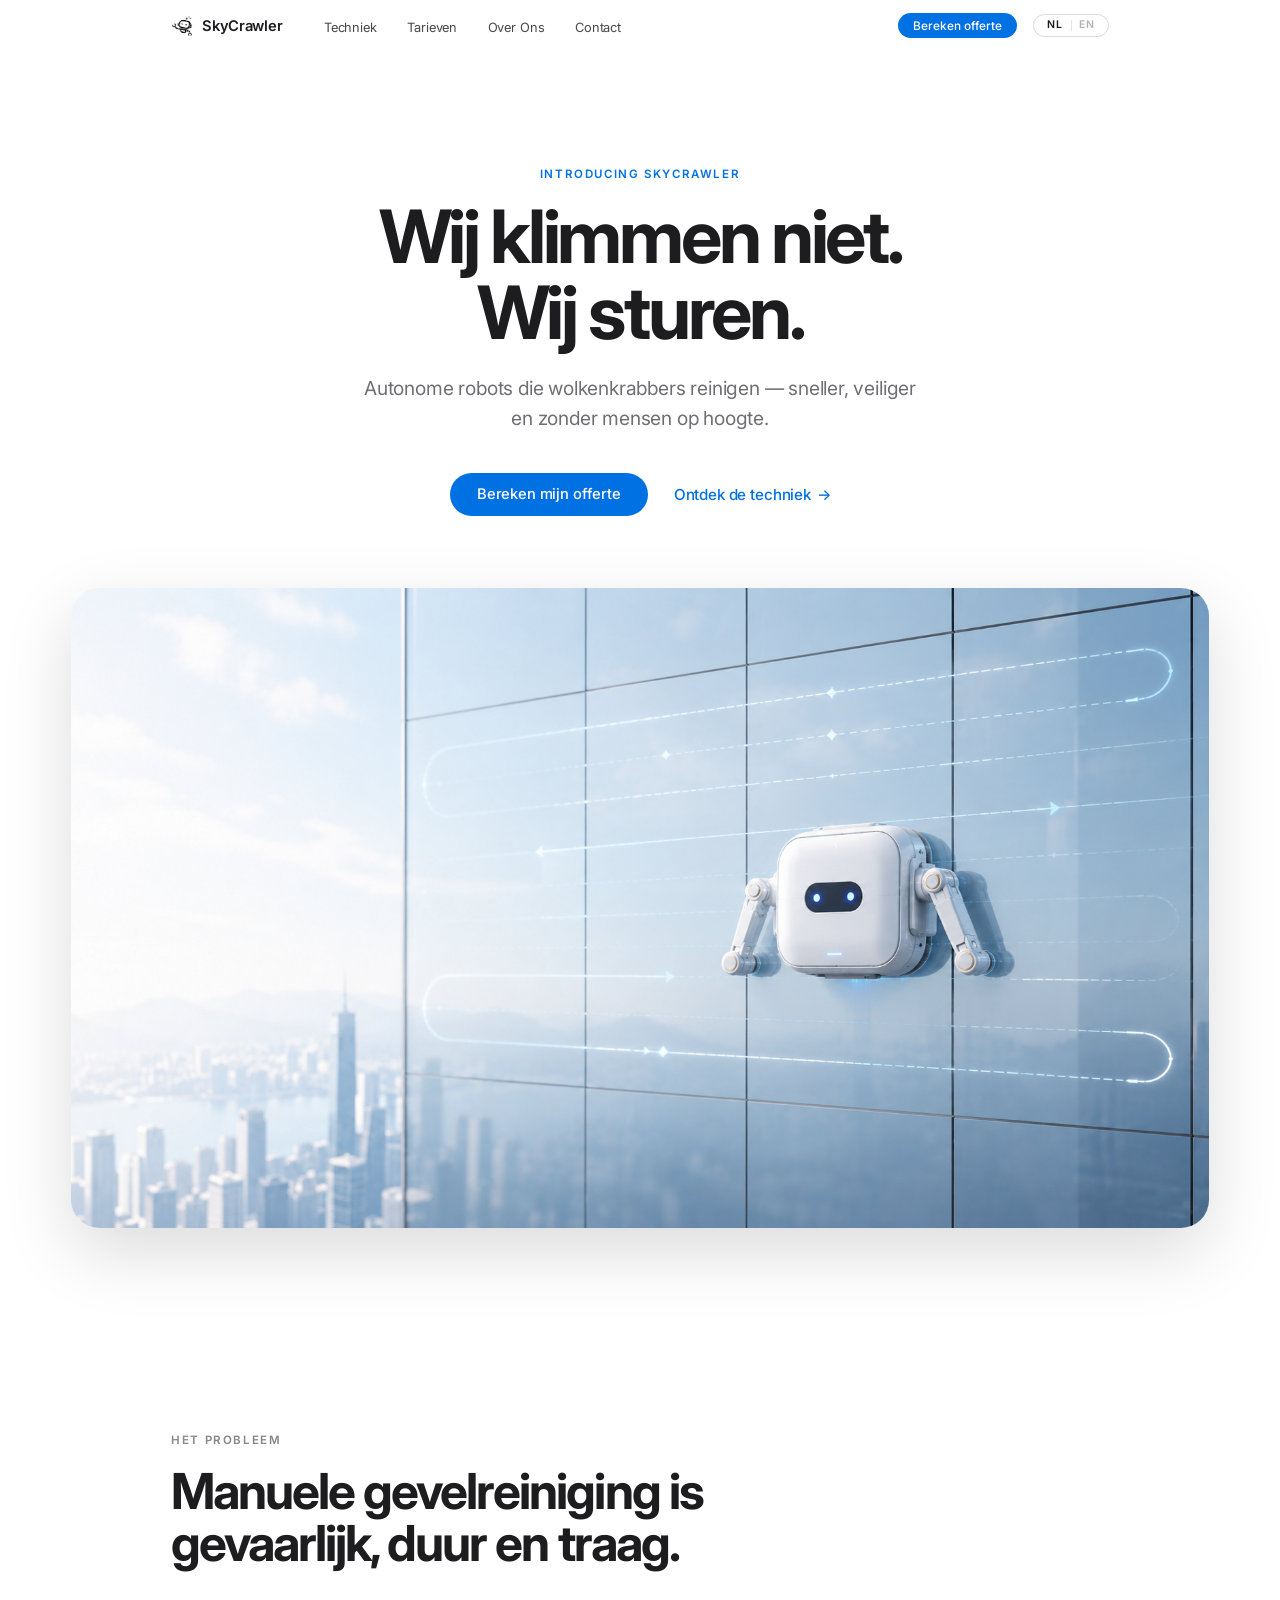
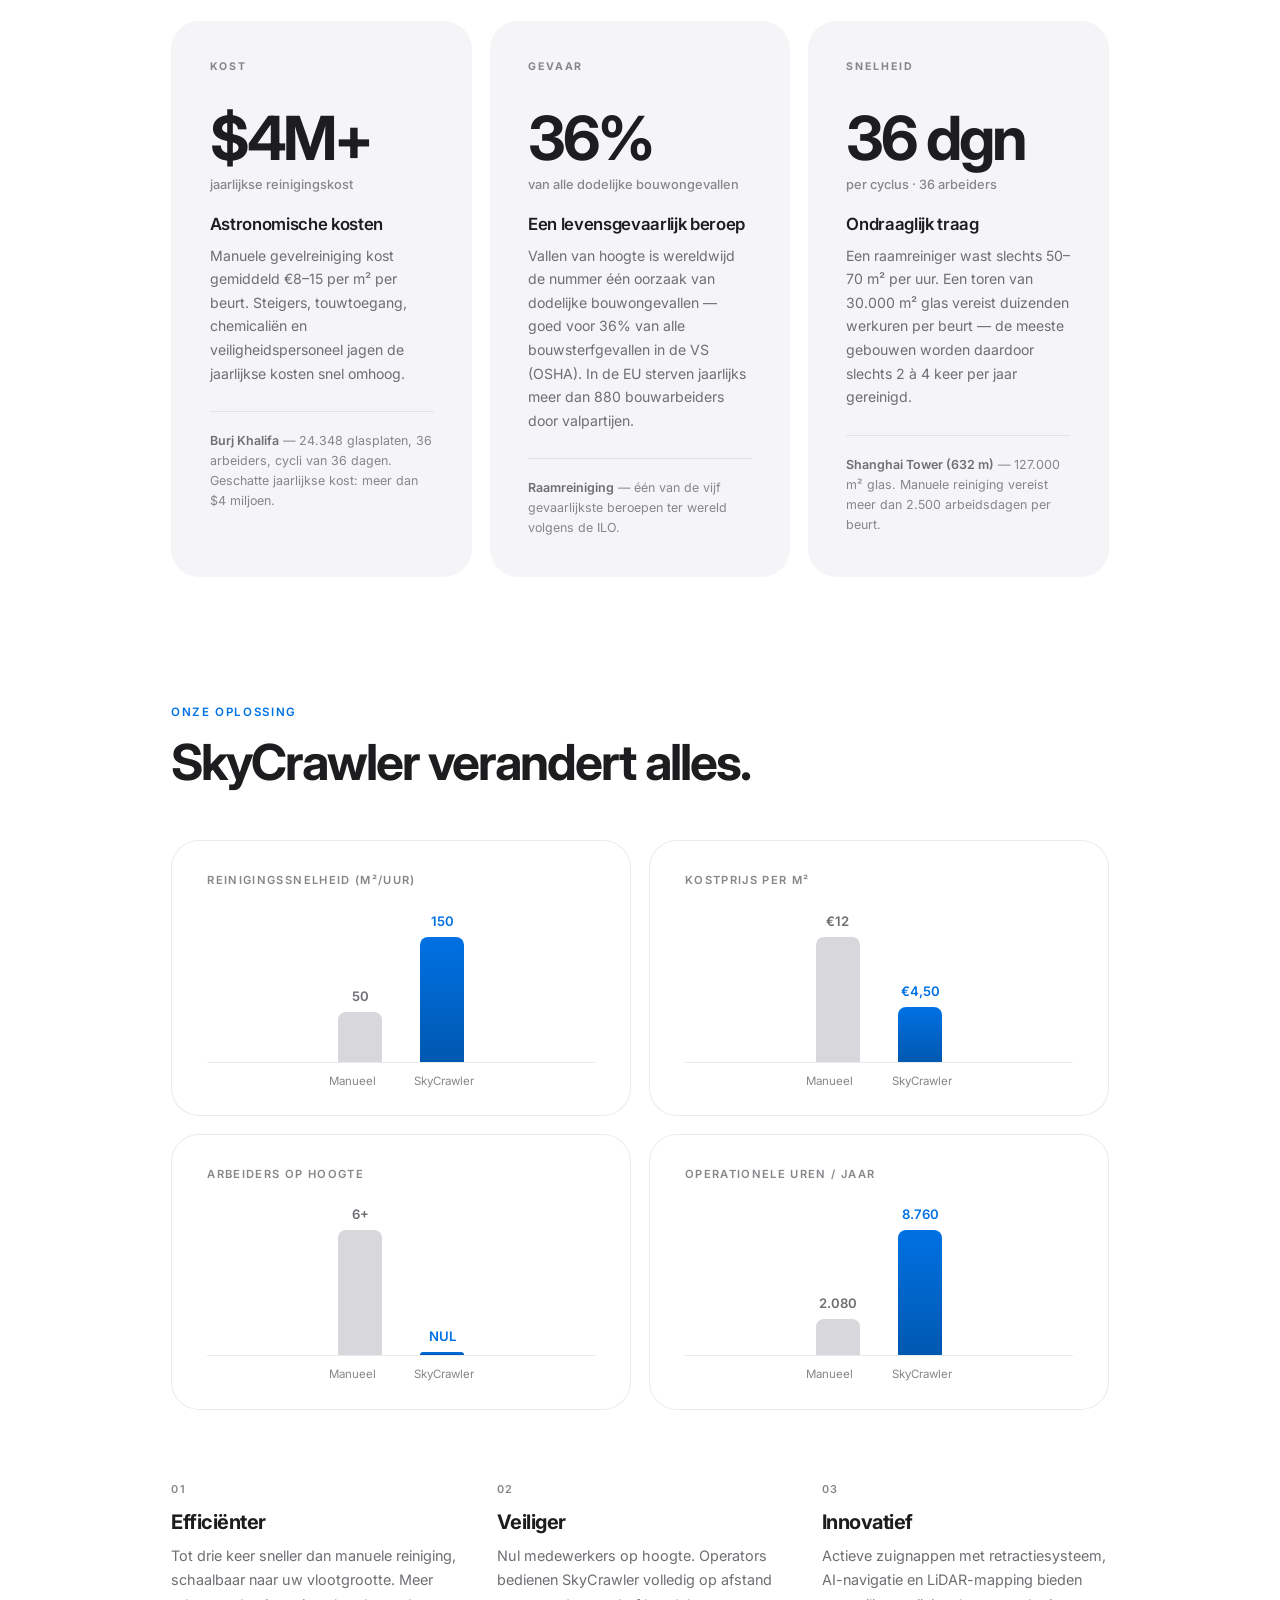
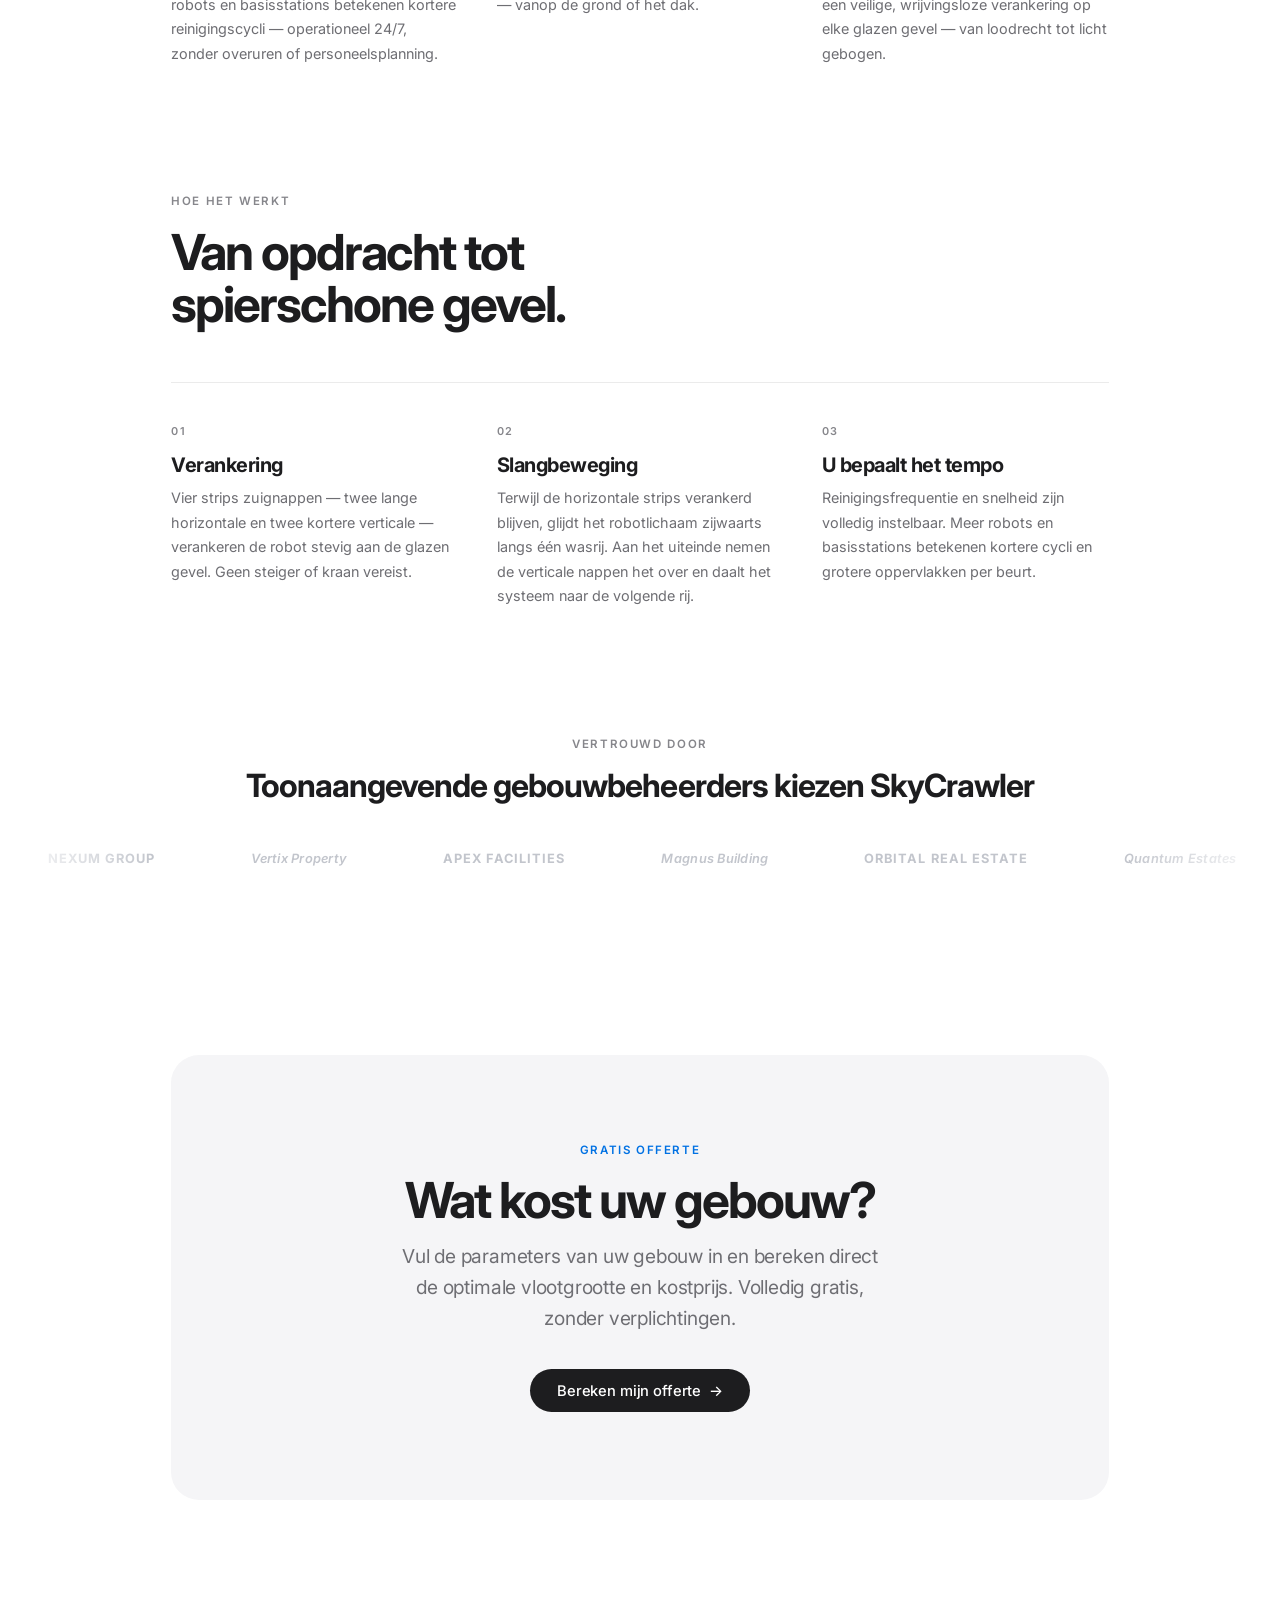
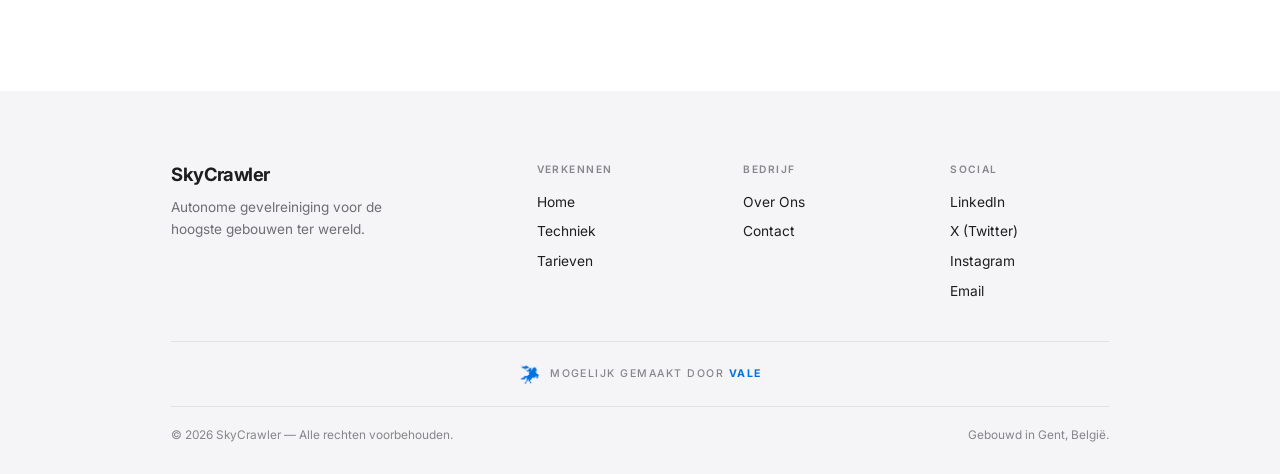
==== index.html @ ca266d57 "SkyCrawler V2 — clean Apple-style redesign (all pages, NL/EN)" ====
<!DOCTYPE html>
<html lang="nl">
<head>
  <meta charset="UTF-8" />
  <meta name="viewport" content="width=device-width, initial-scale=1.0" />
  <title>SkyCrawler — Autonome gevelreiniging</title>
  <meta name="description" content="Autonome robots die wolkenkrabbers reinigen — sneller, veiliger en zonder mensen op hoogte." />
  <link rel="icon" type="image/png" href="black_robot_logo_transparent.png">
  <link rel="preconnect" href="https://fonts.googleapis.com">
  <link rel="preconnect" href="https://fonts.gstatic.com" crossorigin>
  <link href="https://fonts.googleapis.com/css2?family=Inter:wght@400;500;600;700&display=swap" rel="stylesheet">
  <link rel="stylesheet" href="style.css">
</head>
<body>

  <header class="nav">
    <div class="nav-inner">
      <a class="nav-brand" href="index.html">
        <img src="black_robot_logo_transparent.png" alt="SkyCrawler logo">
        <span>SkyCrawler</span>
      </a>
      <ul class="nav-links">
        <li><a href="techniek.html"><span class="t" data-nl="Techniek" data-en="Technology">Techniek</span></a></li>
        <li><a href="tarieven.html"><span class="t" data-nl="Tarieven" data-en="Pricing">Tarieven</span></a></li>
        <li><a href="businessplan.html"><span class="t" data-nl="Over Ons" data-en="About Us">Over Ons</span></a></li>
        <li><a href="contact.html">Contact</a></li>
      </ul>
      <div class="nav-right">
        <a class="nav-cta" href="tarieven.html#calculator"><span class="t" data-nl="Bereken offerte" data-en="Get a quote">Bereken offerte</span></a>
        <div class="lang-toggle">
          <button class="lang-btn active" data-lang="nl">NL</button>
          <span class="lang-sep">|</span>
          <button class="lang-btn" data-lang="en">EN</button>
        </div>
        <button class="hamburger" aria-label="Menu"><span></span><span></span><span></span></button>
      </div>
    </div>
  </header>
  <div class="mobile-menu">
    <a href="index.html">Home</a>
    <a href="techniek.html"><span class="t" data-nl="Techniek" data-en="Technology">Techniek</span></a>
    <a href="tarieven.html"><span class="t" data-nl="Tarieven" data-en="Pricing">Tarieven</span></a>
    <a href="businessplan.html"><span class="t" data-nl="Over Ons" data-en="About Us">Over Ons</span></a>
    <a href="contact.html">Contact</a>
  </div>

  <!-- ══ HERO ══ -->
  <section class="hero">
    <div class="wrap">
      <p class="eyebrow reveal">Introducing SkyCrawler</p>
      <h1 class="display reveal">
        <span class="t" data-nl="Wij klimmen niet." data-en="We don’t climb.">Wij klimmen niet.</span><br>
        <span class="t" data-nl="Wij sturen." data-en="We steer.">Wij sturen.</span>
      </h1>
      <p class="lede reveal">
        <span class="t"
          data-nl="Autonome robots die wolkenkrabbers reinigen — sneller, veiliger en zonder mensen op hoogte."
          data-en="Autonomous robots cleaning skyscrapers — faster, safer, and without humans at height.">
          Autonome robots die wolkenkrabbers reinigen — sneller, veiliger en zonder mensen op hoogte.
        </span>
      </p>
      <div class="hero-actions reveal">
        <a class="btn btn-primary" href="tarieven.html#calculator"><span class="t" data-nl="Bereken mijn offerte" data-en="Calculate my quote">Bereken mijn offerte</span></a>
        <a class="btn-link" href="techniek.html"><span class="t" data-nl="Ontdek de techniek" data-en="Explore the technology">Ontdek de techniek</span> <span class="arr">→</span></a>
      </div>
    </div>
    <div class="wrap-wide hero-media reveal">
      <img src="ChatGPT%20Image%20Jun%2027%2C%202026%2C%2011_46_20%20PM.png" alt="SkyCrawler robots aan het werk op een wolkenkrabber" />
    </div>
  </section>

  <!-- ══ PROBLEM ══ -->
  <section class="section">
    <div class="wrap">
      <p class="eyebrow muted reveal"><span class="t" data-nl="Het probleem" data-en="The problem">Het probleem</span></p>
      <h2 class="title-lg reveal" style="max-width:640px; margin-bottom:3.2rem;">
        <span class="t"
          data-nl="Manuele gevelreiniging is gevaarlijk, duur en traag."
          data-en="Manual façade cleaning is dangerous, expensive and slow.">
          Manuele gevelreiniging is gevaarlijk, duur en traag.
        </span>
      </h2>
      <div class="grid-3">
        <div class="card stat-card reveal">
          <p class="stat-cat"><span class="t" data-nl="Kost" data-en="Cost">Kost</span></p>
          <p class="stat-big">$4M+</p>
          <p class="stat-unit"><span class="t" data-nl="jaarlijkse reinigingskost" data-en="annual cleaning cost">jaarlijkse reinigingskost</span></p>
          <h3 class="stat-title"><span class="t" data-nl="Astronomische kosten" data-en="Astronomical costs">Astronomische kosten</span></h3>
          <p class="stat-body">
            <span class="t"
              data-nl="Manuele gevelreiniging kost gemiddeld €8–15 per m² per beurt. Steigers, touwtoegang, chemicaliën en veiligheidspersoneel jagen de jaarlijkse kosten snel omhoog."
              data-en="Manual façade cleaning costs €8–15 per m² per cycle on average. Scaffolding, rope access, chemicals and safety crews quickly drive up annual costs.">
              Manuele gevelreiniging kost gemiddeld €8–15 per m² per beurt. Steigers, touwtoegang, chemicaliën en veiligheidspersoneel jagen de jaarlijkse kosten snel omhoog.
            </span>
          </p>
          <p class="stat-note"><strong>Burj Khalifa</strong> — <span class="t"
            data-nl="24.348 glasplaten, 36 arbeiders, cycli van 36 dagen. Geschatte jaarlijkse kost: meer dan $4 miljoen."
            data-en="24,348 glass panels, 36 workers, 36-day cycles. Estimated annual cost: over $4 million.">24.348 glasplaten, 36 arbeiders, cycli van 36 dagen. Geschatte jaarlijkse kost: meer dan $4 miljoen.</span></p>
        </div>
        <div class="card stat-card reveal" style="transition-delay:.08s">
          <p class="stat-cat"><span class="t" data-nl="Gevaar" data-en="Danger">Gevaar</span></p>
          <p class="stat-big">36%</p>
          <p class="stat-unit"><span class="t" data-nl="van alle dodelijke bouwongevallen" data-en="of all fatal construction accidents">van alle dodelijke bouwongevallen</span></p>
          <h3 class="stat-title"><span class="t" data-nl="Een levensgevaarlijk beroep" data-en="A life-threatening profession">Een levensgevaarlijk beroep</span></h3>
          <p class="stat-body">
            <span class="t"
              data-nl="Vallen van hoogte is wereldwijd de nummer één oorzaak van dodelijke bouwongevallen — goed voor 36% van alle bouwsterfgevallen in de VS (OSHA). In de EU sterven jaarlijks meer dan 880 bouwarbeiders door valpartijen."
              data-en="Falls from height are the world’s leading cause of fatal construction accidents — 36% of all US construction deaths (OSHA). In the EU, over 880 construction workers die from falls every year.">
              Vallen van hoogte is wereldwijd de nummer één oorzaak van dodelijke bouwongevallen — goed voor 36% van alle bouwsterfgevallen in de VS (OSHA). In de EU sterven jaarlijks meer dan 880 bouwarbeiders door valpartijen.
            </span>
          </p>
          <p class="stat-note"><strong><span class="t" data-nl="Raamreiniging" data-en="Window cleaning">Raamreiniging</span></strong> — <span class="t"
            data-nl="één van de vijf gevaarlijkste beroepen ter wereld volgens de ILO."
            data-en="one of the five most dangerous professions in the world according to the ILO.">één van de vijf gevaarlijkste beroepen ter wereld volgens de ILO.</span></p>
        </div>
        <div class="card stat-card reveal" style="transition-delay:.16s">
          <p class="stat-cat"><span class="t" data-nl="Snelheid" data-en="Speed">Snelheid</span></p>
          <p class="stat-big"><span class="t" data-nl="36 dgn" data-en="36 days">36 dgn</span></p>
          <p class="stat-unit"><span class="t" data-nl="per cyclus · 36 arbeiders" data-en="per cycle · 36 workers">per cyclus · 36 arbeiders</span></p>
          <h3 class="stat-title"><span class="t" data-nl="Ondraaglijk traag" data-en="Unbearably slow">Ondraaglijk traag</span></h3>
          <p class="stat-body">
            <span class="t"
              data-nl="Een raamreiniger wast slechts 50–70 m² per uur. Een toren van 30.000 m² glas vereist duizenden werkuren per beurt — de meeste gebouwen worden daardoor slechts 2 à 4 keer per jaar gereinigd."
              data-en="A window cleaner washes only 50–70 m² per hour. A 30,000 m² glass tower requires thousands of worker-hours per cycle — most buildings are cleaned only 2–4 times a year.">
              Een raamreiniger wast slechts 50–70 m² per uur. Een toren van 30.000 m² glas vereist duizenden werkuren per beurt — de meeste gebouwen worden daardoor slechts 2 à 4 keer per jaar gereinigd.
            </span>
          </p>
          <p class="stat-note"><strong>Shanghai Tower (632 m)</strong> — <span class="t"
            data-nl="127.000 m² glas. Manuele reiniging vereist meer dan 2.500 arbeidsdagen per beurt."
            data-en="127,000 m² of glass. Manual cleaning requires over 2,500 worker-days per cycle.">127.000 m² glas. Manuele reiniging vereist meer dan 2.500 arbeidsdagen per beurt.</span></p>
        </div>
      </div>
    </div>
  </section>

  <!-- ══ SOLUTION ══ -->
  <section class="section" style="padding-top:0;">
    <div class="wrap">
      <p class="eyebrow reveal"><span class="t" data-nl="Onze oplossing" data-en="Our solution">Onze oplossing</span></p>
      <h2 class="title-lg reveal" style="max-width:640px; margin-bottom:3.2rem;">
        <span class="t" data-nl="SkyCrawler verandert alles." data-en="SkyCrawler changes everything.">SkyCrawler verandert alles.</span>
      </h2>

      <div class="chart-grid" style="margin-bottom:clamp(3rem,6vw,4.5rem);">
        <div class="chart-card reveal" data-chart>
          <p class="chart-hd"><span class="t" data-nl="Reinigingssnelheid (m²/uur)" data-en="Cleaning speed (m²/hour)">Reinigingssnelheid (m²/uur)</span></p>
          <div class="bars">
            <div class="bar-col"><span class="bar-val">50</span><div class="bar grey" style="--h:33%"></div></div>
            <div class="bar-col"><span class="bar-val hi">150</span><div class="bar blue" style="--h:100%"></div></div>
          </div>
          <div class="bar-x"><span><span class="t" data-nl="Manueel" data-en="Manual">Manueel</span></span><span>SkyCrawler</span></div>
        </div>
        <div class="chart-card reveal" data-chart>
          <p class="chart-hd"><span class="t" data-nl="Kostprijs per m²" data-en="Cost per m²">Kostprijs per m²</span></p>
          <div class="bars">
            <div class="bar-col"><span class="bar-val">€12</span><div class="bar grey" style="--h:100%"></div></div>
            <div class="bar-col"><span class="bar-val hi">€4,50</span><div class="bar blue" style="--h:37%"></div></div>
          </div>
          <div class="bar-x"><span><span class="t" data-nl="Manueel" data-en="Manual">Manueel</span></span><span>SkyCrawler</span></div>
        </div>
        <div class="chart-card reveal" data-chart>
          <p class="chart-hd"><span class="t" data-nl="Arbeiders op hoogte" data-en="Workers at height">Arbeiders op hoogte</span></p>
          <div class="bars">
            <div class="bar-col"><span class="bar-val">6+</span><div class="bar grey" style="--h:100%"></div></div>
            <div class="bar-col"><span class="bar-val hi"><span class="t" data-nl="NUL" data-en="ZERO">NUL</span></span><div class="bar blue" style="--h:2%"></div></div>
          </div>
          <div class="bar-x"><span><span class="t" data-nl="Manueel" data-en="Manual">Manueel</span></span><span>SkyCrawler</span></div>
        </div>
        <div class="chart-card reveal" data-chart>
          <p class="chart-hd"><span class="t" data-nl="Operationele uren / jaar" data-en="Operating hours / year">Operationele uren / jaar</span></p>
          <div class="bars">
            <div class="bar-col"><span class="bar-val">2.080</span><div class="bar grey" style="--h:24%"></div></div>
            <div class="bar-col"><span class="bar-val hi">8.760</span><div class="bar blue" style="--h:100%"></div></div>
          </div>
          <div class="bar-x"><span><span class="t" data-nl="Manueel" data-en="Manual">Manueel</span></span><span>SkyCrawler</span></div>
        </div>
      </div>

      <div class="feat-grid">
        <div class="reveal">
          <p class="feat-idx">01</p>
          <h3 class="feat-title"><span class="t" data-nl="Efficiënter" data-en="More efficient">Efficiënter</span></h3>
          <p class="feat-body"><span class="t"
            data-nl="Tot drie keer sneller dan manuele reiniging, schaalbaar naar uw vlootgrootte. Meer robots en basisstations betekenen kortere reinigingscycli — operationeel 24/7, zonder overuren of personeelsplanning."
            data-en="Up to three times faster than manual cleaning, scalable to your fleet size. More robots and base stations mean shorter cleaning cycles — operational 24/7 with no overtime or scheduling.">Tot drie keer sneller dan manuele reiniging, schaalbaar naar uw vlootgrootte. Meer robots en basisstations betekenen kortere reinigingscycli — operationeel 24/7, zonder overuren of personeelsplanning.</span></p>
        </div>
        <div class="reveal" style="transition-delay:.08s">
          <p class="feat-idx">02</p>
          <h3 class="feat-title"><span class="t" data-nl="Veiliger" data-en="Safer">Veiliger</span></h3>
          <p class="feat-body"><span class="t"
            data-nl="Nul medewerkers op hoogte. Operators bedienen SkyCrawler volledig op afstand — vanop de grond of het dak."
            data-en="Zero workers at height. Operators control SkyCrawler entirely remotely — from the ground or rooftop.">Nul medewerkers op hoogte. Operators bedienen SkyCrawler volledig op afstand — vanop de grond of het dak.</span></p>
        </div>
        <div class="reveal" style="transition-delay:.16s">
          <p class="feat-idx">03</p>
          <h3 class="feat-title"><span class="t" data-nl="Innovatief" data-en="Innovative">Innovatief</span></h3>
          <p class="feat-body"><span class="t"
            data-nl="Actieve zuignappen met retractiesysteem, AI-navigatie en LiDAR-mapping bieden een veilige, wrijvingsloze verankering op elke glazen gevel — van loodrecht tot licht gebogen."
            data-en="Active suction pads with a retraction system, AI navigation and LiDAR mapping deliver safe, friction-free anchoring on any glass façade — from vertical to slightly curved.">Actieve zuignappen met retractiesysteem, AI-navigatie en LiDAR-mapping bieden een veilige, wrijvingsloze verankering op elke glazen gevel — van loodrecht tot licht gebogen.</span></p>
        </div>
      </div>
    </div>
  </section>

  <!-- ══ HOW IT WORKS ══ -->
  <section class="section" style="padding-top:0;">
    <div class="wrap">
      <p class="eyebrow muted reveal"><span class="t" data-nl="Hoe het werkt" data-en="How it works">Hoe het werkt</span></p>
      <h2 class="title-lg reveal" style="max-width:560px; margin-bottom:3.2rem;">
        <span class="t" data-nl="Van opdracht tot spierschone gevel." data-en="From briefing to spotless façade.">Van opdracht tot spierschone gevel.</span>
      </h2>
      <div class="feat-grid" style="border-top:1px solid var(--hairline); padding-top:2.6rem;">
        <div class="reveal">
          <p class="feat-idx">01</p>
          <h3 class="feat-title"><span class="t" data-nl="Verankering" data-en="Anchoring">Verankering</span></h3>
          <p class="feat-body"><span class="t"
            data-nl="Vier strips zuignappen — twee lange horizontale en twee kortere verticale — verankeren de robot stevig aan de glazen gevel. Geen steiger of kraan vereist."
            data-en="Four suction-pad strips — two long horizontal ones and two shorter vertical ones — anchor the robot firmly to the glass façade. No scaffold or crane required.">Vier strips zuignappen — twee lange horizontale en twee kortere verticale — verankeren de robot stevig aan de glazen gevel. Geen steiger of kraan vereist.</span></p>
        </div>
        <div class="reveal" style="transition-delay:.08s">
          <p class="feat-idx">02</p>
          <h3 class="feat-title"><span class="t" data-nl="Slangbeweging" data-en="Snake movement">Slangbeweging</span></h3>
          <p class="feat-body"><span class="t"
            data-nl="Terwijl de horizontale strips verankerd blijven, glijdt het robotlichaam zijwaarts langs één wasrij. Aan het uiteinde nemen de verticale nappen het over en daalt het systeem naar de volgende rij."
            data-en="While the horizontal strips hold firm, the robot body slides sideways along one cleaning row. At the end, the vertical pads take over and the system drops to the next row.">Terwijl de horizontale strips verankerd blijven, glijdt het robotlichaam zijwaarts langs één wasrij. Aan het uiteinde nemen de verticale nappen het over en daalt het systeem naar de volgende rij.</span></p>
        </div>
        <div class="reveal" style="transition-delay:.16s">
          <p class="feat-idx">03</p>
          <h3 class="feat-title"><span class="t" data-nl="U bepaalt het tempo" data-en="You set the pace">U bepaalt het tempo</span></h3>
          <p class="feat-body"><span class="t"
            data-nl="Reinigingsfrequentie en snelheid zijn volledig instelbaar. Meer robots en basisstations betekenen kortere cycli en grotere oppervlakken per beurt."
            data-en="Cleaning frequency and speed are fully configurable. More robots and base stations mean shorter cycles and larger surfaces per run.">Reinigingsfrequentie en snelheid zijn volledig instelbaar. Meer robots en basisstations betekenen kortere cycli en grotere oppervlakken per beurt.</span></p>
        </div>
      </div>
    </div>
  </section>

  <!-- ══ TRUST ══ -->
  <section class="section-tight" style="padding-top:0;">
    <div class="wrap" style="text-align:center; margin-bottom:2.2rem;">
      <p class="eyebrow muted reveal"><span class="t" data-nl="Vertrouwd door" data-en="Trusted by">Vertrouwd door</span></p>
      <h2 class="title-md reveal"><span class="t" data-nl="Toonaangevende gebouwbeheerders kiezen SkyCrawler" data-en="Leading property managers choose SkyCrawler">Toonaangevende gebouwbeheerders kiezen SkyCrawler</span></h2>
    </div>
    <div class="carousel-outer">
      <div class="carousel-track">
        <span class="logo-item">NEXUM GROUP</span>
        <span class="logo-item serif">Vertix Property</span>
        <span class="logo-item">APEX FACILITIES</span>
        <span class="logo-item serif">Magnus Building</span>
        <span class="logo-item">ORBITAL REAL ESTATE</span>
        <span class="logo-item serif">Quantum Estates</span>
        <span class="logo-item">PINNACLE FM</span>
        <span class="logo-item serif">Tower Prime</span>
        <span class="logo-item">ZENITH ASSETS</span>
        <span class="logo-item serif">Meridian Services</span>
        <span class="logo-item">NEXUM GROUP</span>
        <span class="logo-item serif">Vertix Property</span>
        <span class="logo-item">APEX FACILITIES</span>
        <span class="logo-item serif">Magnus Building</span>
        <span class="logo-item">ORBITAL REAL ESTATE</span>
        <span class="logo-item serif">Quantum Estates</span>
        <span class="logo-item">PINNACLE FM</span>
        <span class="logo-item serif">Tower Prime</span>
        <span class="logo-item">ZENITH ASSETS</span>
        <span class="logo-item serif">Meridian Services</span>
      </div>
    </div>
  </section>

  <!-- ══ QUOTE CTA ══ -->
  <section class="section-tight">
    <div class="wrap">
      <div class="cta-band reveal">
        <p class="eyebrow"><span class="t" data-nl="Gratis offerte" data-en="Free quote">Gratis offerte</span></p>
        <h2 class="title-lg"><span class="t" data-nl="Wat kost uw gebouw?" data-en="What does your building cost?">Wat kost uw gebouw?</span></h2>
        <p class="lede">
          <span class="t"
            data-nl="Vul de parameters van uw gebouw in en bereken direct de optimale vlootgrootte en kostprijs. Volledig gratis, zonder verplichtingen."
            data-en="Enter your building parameters and instantly calculate the optimal fleet size and total cost. Completely free, no obligations.">
            Vul de parameters van uw gebouw in en bereken direct de optimale vlootgrootte en kostprijs. Volledig gratis, zonder verplichtingen.
          </span>
        </p>
        <a href="tarieven.html#calculator" class="btn btn-dark"><span class="t" data-nl="Bereken mijn offerte" data-en="Calculate my quote">Bereken mijn offerte</span> <span class="arr">→</span></a>
      </div>
    </div>
  </section>

  <footer></footer>
  <script src="main.js"></script>
</body>
</html>
---- style.css ----
/* ═══════════════════════════════════════════
   SkyCrawler V2 — Design System
   Light, minimal, Apple-inspired
   ═══════════════════════════════════════════ */

*, *::before, *::after { box-sizing: border-box; margin: 0; padding: 0; }

:root {
  --ink: #1d1d1f;
  --mid: #6e6e73;
  --faint: #86868b;
  --bg: #ffffff;
  --panel: #f5f5f7;
  --hairline: rgba(0, 0, 0, 0.08);
  --accent: #0071e3;
  --accent-hover: #0077ed;
  --radius: 28px;
  --radius-sm: 18px;
  --nav-h: 52px;
  --ease: cubic-bezier(0.25, 0.46, 0.45, 0.94);
}

html { scroll-behavior: smooth; -webkit-text-size-adjust: 100%; }

body {
  font-family: 'Inter', -apple-system, BlinkMacSystemFont, 'SF Pro Text', sans-serif;
  background: var(--bg);
  color: var(--ink);
  overflow-x: hidden;
  -webkit-font-smoothing: antialiased;
  text-rendering: optimizeLegibility;
}

img { max-width: 100%; display: block; }
a { color: inherit; }

::selection { background: rgba(0, 113, 227, 0.18); }

/* ── LAYOUT ── */
.wrap { max-width: 1040px; margin: 0 auto; padding: 0 max(22px, 4vw); }
.wrap-wide { max-width: 1240px; margin: 0 auto; padding: 0 max(22px, 4vw); }

.section { padding: clamp(5rem, 10vw, 8.5rem) 0; }
.section-tight { padding: clamp(3.5rem, 7vw, 5.5rem) 0; }

/* ── NAV ── */
.nav {
  position: fixed; top: 0; left: 0; right: 0; z-index: 500;
  height: var(--nav-h);
  background: rgba(255, 255, 255, 0.72);
  -webkit-backdrop-filter: saturate(180%) blur(20px);
  backdrop-filter: saturate(180%) blur(20px);
  border-bottom: 1px solid transparent;
  transition: border-color 0.3s ease, background 0.3s ease;
}
.nav.scrolled { border-bottom-color: var(--hairline); background: rgba(255, 255, 255, 0.85); }
.nav-inner {
  max-width: 1040px; margin: 0 auto; height: 100%;
  padding: 0 max(22px, 4vw);
  display: flex; align-items: center; gap: 2.2rem;
}
.nav-brand { display: flex; align-items: center; gap: 0.6rem; text-decoration: none; margin-right: 0.4rem; }
.nav-brand img { height: 22px; width: auto; }
.nav-brand span { font-size: 0.92rem; font-weight: 600; letter-spacing: -0.02em; color: var(--ink); }
.nav-links { list-style: none; display: flex; gap: 1.9rem; align-items: center; }
.nav-links a {
  text-decoration: none; font-size: 0.8rem; font-weight: 400;
  color: rgba(0, 0, 0, 0.72); letter-spacing: -0.01em;
  transition: color 0.2s ease;
}
.nav-links a:hover, .nav-links a.active { color: var(--ink); }
.nav-links a.active { font-weight: 600; }
.nav-right { margin-left: auto; display: flex; align-items: center; gap: 1rem; }
.nav-cta {
  display: none; text-decoration: none;
  font-size: 0.74rem; font-weight: 500; color: #fff;
  background: var(--accent); padding: 0.36rem 0.95rem; border-radius: 980px;
  transition: background 0.2s ease;
}
.nav-cta:hover { background: var(--accent-hover); }
@media (min-width: 900px) { .nav-cta { display: inline-block; } }

.lang-toggle {
  display: flex; align-items: center; gap: 0.4rem;
  border: 1px solid rgba(0, 0, 0, 0.14); border-radius: 980px;
  padding: 0.3rem 0.8rem;
}
.lang-btn {
  background: none; border: none; cursor: pointer; font-family: inherit;
  font-size: 0.66rem; font-weight: 600; letter-spacing: 0.1em; line-height: 1;
  color: rgba(0, 0, 0, 0.3); padding: 0; transition: color 0.25s ease;
}
.lang-btn.active { color: var(--ink); }
.lang-sep { font-size: 0.6rem; color: rgba(0, 0, 0, 0.14); user-select: none; }

.hamburger {
  display: none; background: none; border: none; cursor: pointer;
  width: 34px; height: 34px; position: relative; z-index: 610;
}
.hamburger span {
  display: block; width: 17px; height: 1.5px; background: var(--ink);
  margin: 4px auto; border-radius: 2px; transition: transform 0.3s var(--ease), opacity 0.2s;
}
.hamburger.open span:nth-child(1) { transform: translateY(5.5px) rotate(45deg); }
.hamburger.open span:nth-child(2) { opacity: 0; }
.hamburger.open span:nth-child(3) { transform: translateY(-5.5px) rotate(-45deg); }

.mobile-menu {
  position: fixed; inset: 0; z-index: 600;
  background: rgba(255, 255, 255, 0.94);
  -webkit-backdrop-filter: blur(24px); backdrop-filter: blur(24px);
  display: flex; flex-direction: column; justify-content: center;
  padding: 0 2.2rem; gap: 0.4rem;
  opacity: 0; pointer-events: none; transition: opacity 0.3s ease;
}
.mobile-menu.open { opacity: 1; pointer-events: auto; }
.mobile-menu a {
  text-decoration: none; color: var(--ink);
  font-size: 1.7rem; font-weight: 600; letter-spacing: -0.03em;
  padding: 0.7rem 0; border-bottom: 1px solid var(--hairline);
  opacity: 0; transform: translateY(12px);
  transition: opacity 0.4s ease, transform 0.4s var(--ease);
}
.mobile-menu.open a { opacity: 1; transform: translateY(0); }
.mobile-menu.open a:nth-child(1) { transition-delay: 0.05s; }
.mobile-menu.open a:nth-child(2) { transition-delay: 0.1s; }
.mobile-menu.open a:nth-child(3) { transition-delay: 0.15s; }
.mobile-menu.open a:nth-child(4) { transition-delay: 0.2s; }
.mobile-menu.open a:nth-child(5) { transition-delay: 0.25s; }

@media (max-width: 820px) {
  .nav-links { display: none; }
  .hamburger { display: block; }
}

/* ── TYPE ── */
.eyebrow {
  font-size: 0.72rem; font-weight: 600; letter-spacing: 0.14em;
  text-transform: uppercase; color: var(--accent); margin-bottom: 1.1rem;
}
.eyebrow.muted { color: var(--faint); }
.display {
  font-size: clamp(2.6rem, 6.4vw, 4.6rem); font-weight: 700;
  letter-spacing: -0.045em; line-height: 1.03; color: var(--ink);
}
.title-lg {
  font-size: clamp(2rem, 4.2vw, 3.1rem); font-weight: 700;
  letter-spacing: -0.04em; line-height: 1.06; color: var(--ink);
}
.title-md {
  font-size: clamp(1.45rem, 2.6vw, 2rem); font-weight: 700;
  letter-spacing: -0.03em; line-height: 1.15; color: var(--ink);
}
.lede {
  font-size: clamp(1rem, 1.7vw, 1.2rem); font-weight: 400;
  color: var(--mid); line-height: 1.6; letter-spacing: -0.01em;
}
.body-txt { font-size: 0.95rem; font-weight: 400; color: var(--mid); line-height: 1.72; }

/* ── BUTTONS ── */
.btn {
  display: inline-flex; align-items: center; gap: 0.5rem;
  padding: 0.8rem 1.7rem; border-radius: 980px;
  font-size: 0.92rem; font-weight: 500; letter-spacing: -0.01em;
  text-decoration: none; cursor: pointer; border: none; font-family: inherit;
  transition: background 0.2s ease, transform 0.2s var(--ease), box-shadow 0.2s ease;
}
.btn-primary { background: var(--accent); color: #fff; }
.btn-primary:hover { background: var(--accent-hover); transform: translateY(-1px); box-shadow: 0 10px 26px rgba(0, 113, 227, 0.28); }
.btn-dark { background: var(--ink); color: #fff; }
.btn-dark:hover { background: #000; transform: translateY(-1px); box-shadow: 0 10px 26px rgba(0, 0, 0, 0.16); }
.btn-link {
  display: inline-flex; align-items: center; gap: 0.35rem;
  font-size: 0.95rem; font-weight: 500; color: var(--accent);
  text-decoration: none; letter-spacing: -0.01em;
}
.btn-link .arr { transition: transform 0.2s var(--ease); display: inline-block; }
.btn-link:hover .arr { transform: translateX(3px); }
.btn-link:hover { text-decoration: underline; }

/* ── REVEAL ── */
.reveal { opacity: 0; transform: translateY(26px); transition: opacity 0.7s ease, transform 0.7s var(--ease); }
.reveal.vis { opacity: 1; transform: translateY(0); }
@media (prefers-reduced-motion: reduce) {
  .reveal { opacity: 1; transform: none; transition: none; }
}

/* ── CARDS ── */
.card {
  background: var(--panel); border-radius: var(--radius);
  padding: clamp(1.8rem, 3vw, 2.6rem);
}
.card-white {
  background: #fff; border: 1px solid var(--hairline); border-radius: var(--radius);
  padding: clamp(1.8rem, 3vw, 2.6rem);
}

/* ── HERO (shared) ── */
.hero { padding: calc(var(--nav-h) + clamp(4rem, 9vw, 7.5rem)) 0 clamp(3rem, 6vw, 5rem); text-align: center; }
.hero .display { max-width: 820px; margin: 0 auto 1.4rem; }
.hero .lede { max-width: 560px; margin: 0 auto 2.4rem; }
.hero-actions { display: flex; gap: 1.6rem; align-items: center; justify-content: center; flex-wrap: wrap; }

.hero-media { margin-top: clamp(2.5rem, 6vw, 4.5rem); }
.hero-media img {
  width: 100%; border-radius: var(--radius);
  box-shadow: 0 24px 70px rgba(0, 0, 0, 0.14);
}

/* ── STAT / PROBLEM CARDS ── */
.grid-3 { display: grid; grid-template-columns: repeat(3, 1fr); gap: 1.1rem; }
.grid-2 { display: grid; grid-template-columns: 1fr 1fr; gap: 1.1rem; }

.stat-card { display: flex; flex-direction: column; }
.stat-cat {
  font-size: 0.66rem; font-weight: 700; letter-spacing: 0.18em;
  text-transform: uppercase; color: var(--faint); margin-bottom: 2.2rem;
}
.stat-big {
  font-size: clamp(2.6rem, 5vw, 3.8rem); font-weight: 700;
  letter-spacing: -0.05em; color: var(--ink); line-height: 1; margin-bottom: 0.5rem;
}
.stat-unit { font-size: 0.8rem; font-weight: 500; color: var(--faint); margin-bottom: 1.4rem; }
.stat-title { font-size: 1.05rem; font-weight: 600; letter-spacing: -0.02em; color: var(--ink); margin-bottom: 0.6rem; }
.stat-body { font-size: 0.88rem; color: var(--mid); line-height: 1.68; }
.stat-note {
  margin-top: 1.6rem; padding-top: 1.2rem; border-top: 1px solid var(--hairline);
  font-size: 0.78rem; color: var(--faint); line-height: 1.6;
}
.stat-note strong { color: var(--mid); font-weight: 600; }

/* ── COMPARISON BARS ── */
.chart-grid { display: grid; grid-template-columns: repeat(2, 1fr); gap: 1.1rem; }
.chart-card { background: #fff; border: 1px solid var(--hairline); border-radius: var(--radius); padding: 2rem 2.2rem 1.7rem; }
.chart-hd {
  font-size: 0.7rem; font-weight: 600; letter-spacing: 0.12em;
  text-transform: uppercase; color: var(--faint); margin-bottom: 1.6rem;
}
.bars { display: flex; gap: 2.4rem; height: 150px; align-items: flex-end; justify-content: center; border-bottom: 1px solid var(--hairline); }
.bar-col { display: flex; flex-direction: column; align-items: center; justify-content: flex-end; height: 100%; }
.bar-val { font-size: 0.82rem; font-weight: 600; color: var(--mid); margin-bottom: 0.5rem; white-space: nowrap; }
.bar-val.hi { color: var(--accent); }
.bar {
  width: 44px; border-radius: 8px 8px 0 0; height: 0;
  transition: height 1.2s var(--ease);
}
.bar.grey { background: #d8d8dc; }
.bar.blue { background: linear-gradient(to top, #0058b0, var(--accent)); }
.bar.animated { height: var(--h); }
.bar-x { display: flex; gap: 2.4rem; justify-content: center; padding-top: 0.7rem; }
.bar-x span { width: 44px; min-width: max-content; text-align: center; font-size: 0.72rem; color: var(--faint); }

/* ── FEATURE LIST ── */
.feat-grid { display: grid; grid-template-columns: repeat(3, 1fr); gap: clamp(1.6rem, 3vw, 2.8rem); }
.feat-idx { font-size: 0.68rem; font-weight: 600; letter-spacing: 0.14em; color: var(--faint); margin-bottom: 0.9rem; }
.feat-title { font-size: 1.25rem; font-weight: 700; letter-spacing: -0.025em; color: var(--ink); margin-bottom: 0.6rem; }
.feat-body { font-size: 0.9rem; color: var(--mid); line-height: 1.7; }

/* ── TRUST CAROUSEL ── */
.carousel-outer {
  overflow: hidden;
  -webkit-mask-image: linear-gradient(90deg, transparent 0%, #000 12%, #000 88%, transparent 100%);
  mask-image: linear-gradient(90deg, transparent 0%, #000 12%, #000 88%, transparent 100%);
}
.carousel-track { display: flex; align-items: center; animation: sc-car 36s linear infinite; width: max-content; }
@keyframes sc-car { from { transform: translateX(0); } to { transform: translateX(-50%); } }
.logo-item {
  padding: 0 3rem; white-space: nowrap; font-size: 0.8rem; font-weight: 700;
  letter-spacing: 0.08em; color: #c2c5cc; text-transform: uppercase; line-height: 3;
}
.logo-item.serif { font-style: italic; text-transform: none; letter-spacing: 0.02em; font-weight: 600; }

/* ── CTA BAND ── */
.cta-band { background: var(--panel); border-radius: var(--radius); padding: clamp(3.2rem, 7vw, 5.5rem) clamp(1.6rem, 5vw, 4rem); text-align: center; }
.cta-band .title-lg { margin-bottom: 0.9rem; }
.cta-band .lede { max-width: 480px; margin: 0 auto 2.2rem; }

/* ── SPEC GRID (techniek) ── */
.spec-grid { display: grid; grid-template-columns: repeat(3, 1fr); gap: 1.1rem; }
.spec-cell { background: var(--panel); border-radius: var(--radius-sm); padding: 2.1rem 1.9rem; }
.spec-num {
  font-size: clamp(1.9rem, 3.4vw, 2.6rem); font-weight: 700;
  letter-spacing: -0.045em; color: var(--ink); margin-bottom: 0.35rem;
}
.spec-label { font-size: 0.82rem; color: var(--mid); }

/* ── SPLIT (image + text) ── */
.split { display: grid; grid-template-columns: 1fr 1fr; gap: clamp(2.2rem, 5vw, 4.5rem); align-items: center; }
.split img { width: 100%; border-radius: var(--radius); aspect-ratio: 4 / 3; object-fit: cover; }
.split .eyebrow { margin-bottom: 0.9rem; }
.split .title-lg { margin-bottom: 1.2rem; max-width: 460px; }
.split .body-txt + .body-txt { margin-top: 1rem; }

/* ── DETAIL ROWS (techniek mechanics) ── */
.detail-list { border-top: 1px solid var(--hairline); }
.detail-row {
  display: grid; grid-template-columns: 200px 1fr; gap: 2.5rem;
  padding: 2.2rem 0; border-bottom: 1px solid var(--hairline);
}
.detail-key { font-size: 0.74rem; font-weight: 600; letter-spacing: 0.12em; text-transform: uppercase; color: var(--faint); padding-top: 0.3rem; }
.detail-title { font-size: 1.15rem; font-weight: 600; letter-spacing: -0.02em; color: var(--ink); margin-bottom: 0.55rem; }
.detail-body { font-size: 0.92rem; color: var(--mid); line-height: 1.72; max-width: 620px; }

/* ── CALCULATOR ── */
.calc-grid { display: grid; grid-template-columns: 1fr 1fr; gap: 1.1rem; align-items: stretch; }
.calc-panel { background: var(--panel); border-radius: var(--radius); padding: clamp(2rem, 3.4vw, 2.8rem); }
.panel-title {
  font-size: 0.72rem; font-weight: 600; letter-spacing: 0.13em;
  text-transform: uppercase; color: var(--faint); margin-bottom: 2rem;
}
.field-slider { margin-bottom: 2.1rem; }
.field-slider label {
  display: flex; justify-content: space-between; align-items: baseline;
  font-size: 0.88rem; font-weight: 500; color: var(--ink); margin-bottom: 0.85rem; gap: 1rem;
}
.field-slider label output { font-size: 0.86rem; font-weight: 600; color: var(--accent); white-space: nowrap; }
input[type="range"] {
  width: 100%; -webkit-appearance: none; appearance: none; height: 3px;
  background: rgba(0, 0, 0, 0.12); outline: none; border-radius: 3px; cursor: pointer;
}
input[type="range"]::-webkit-slider-thumb {
  -webkit-appearance: none; width: 20px; height: 20px; border-radius: 50%;
  background: #fff; border: 1px solid rgba(0, 0, 0, 0.08);
  box-shadow: 0 2px 8px rgba(0, 0, 0, 0.22); cursor: pointer;
}
input[type="range"]::-moz-range-thumb {
  width: 20px; height: 20px; border-radius: 50%;
  background: #fff; border: 1px solid rgba(0, 0, 0, 0.08);
  box-shadow: 0 2px 8px rgba(0, 0, 0, 0.22); cursor: pointer;
}
.output-panel { background: var(--ink); color: #fff; border-radius: var(--radius); padding: clamp(2rem, 3.4vw, 2.8rem); display: flex; flex-direction: column; }
.output-panel .panel-title { color: rgba(255, 255, 255, 0.45); }
.output-row {
  display: flex; justify-content: space-between; align-items: baseline;
  padding: 1rem 0; border-bottom: 1px solid rgba(255, 255, 255, 0.12);
}
.output-row .label { font-size: 0.88rem; color: rgba(255, 255, 255, 0.55); }
.output-row .value { font-size: 1rem; font-weight: 600; letter-spacing: -0.02em; }
.output-total { margin-top: auto; padding-top: 1.8rem; }
.output-total .label {
  font-size: 0.68rem; font-weight: 600; letter-spacing: 0.12em;
  text-transform: uppercase; color: rgba(255, 255, 255, 0.45); margin-bottom: 0.4rem;
}
.output-total .capex { font-size: clamp(1.9rem, 3.6vw, 2.7rem); font-weight: 700; letter-spacing: -0.04em; }
.output-total .opex { font-size: 1rem; color: rgba(255, 255, 255, 0.55); margin-top: 0.25rem; }
.output-panel .btn { margin-top: 1.8rem; justify-content: center; background: #fff; color: var(--ink); }
.output-panel .btn:hover { background: var(--panel); transform: translateY(-1px); }

/* ── FAQ ── */
.faq-list { border-top: 1px solid var(--hairline); }
.faq-item { border-bottom: 1px solid var(--hairline); }
.faq-question {
  width: 100%; background: none; border: none; text-align: left;
  display: flex; align-items: center; justify-content: space-between; gap: 2rem;
  padding: 1.5rem 0; cursor: pointer; font-family: inherit;
}
.faq-q-text { font-size: 1rem; font-weight: 500; letter-spacing: -0.015em; color: var(--ink); line-height: 1.45; }
.faq-icon {
  width: 26px; height: 26px; flex-shrink: 0; border-radius: 50%;
  background: var(--panel);
  display: flex; align-items: center; justify-content: center;
  color: var(--mid); transition: transform 0.35s var(--ease), background 0.2s;
}
.faq-item.open .faq-icon { transform: rotate(45deg); background: #e8e8ed; }
.faq-answer-wrap { overflow: hidden; max-height: 0; transition: max-height 0.4s var(--ease); }
.faq-item.open .faq-answer-wrap { max-height: 340px; }
.faq-answer { font-size: 0.9rem; color: var(--mid); line-height: 1.75; padding: 0 3rem 1.6rem 0; max-width: 680px; }

/* ── VALUES / TEAM (over ons) ── */
.value-card { background: var(--panel); border-radius: var(--radius-sm); padding: 2rem 1.8rem 2.2rem; transition: transform 0.3s var(--ease), box-shadow 0.3s ease; }
.value-card:hover { transform: translateY(-4px); box-shadow: 0 18px 40px rgba(0, 0, 0, 0.07); }
.value-idx { font-size: 0.66rem; font-weight: 600; letter-spacing: 0.14em; color: var(--faint); margin-bottom: 0.9rem; }
.value-title { font-size: 1.05rem; font-weight: 600; letter-spacing: -0.02em; color: var(--ink); margin-bottom: 0.5rem; }
.value-body { font-size: 0.86rem; color: var(--mid); line-height: 1.66; }

.team-card { border: 1px solid var(--hairline); border-radius: var(--radius-sm); padding: 1.7rem 1.8rem; }
.team-name { font-size: 1rem; font-weight: 600; letter-spacing: -0.02em; color: var(--ink); margin-bottom: 0.25rem; }
.team-role { font-size: 0.82rem; color: var(--mid); line-height: 1.5; }

/* ── CONTACT ── */
.contact-grid { display: grid; grid-template-columns: 1fr 1.1fr; gap: clamp(2.5rem, 5vw, 4.5rem); align-items: start; }
.info-head {
  font-size: 0.66rem; font-weight: 700; letter-spacing: 0.18em;
  text-transform: uppercase; color: var(--faint); margin-bottom: 0.9rem;
}
.contact-block + .contact-block { margin-top: 2.6rem; }
.contact-link {
  display: flex; align-items: center; justify-content: space-between;
  padding: 0.85rem 0; border-bottom: 1px solid var(--hairline);
  text-decoration: none; font-size: 0.92rem; font-weight: 500; color: var(--ink);
  transition: color 0.18s ease;
}
.contact-link:first-of-type { border-top: 1px solid var(--hairline); }
.contact-link:hover { color: var(--accent); }
.contact-link .arr { opacity: 0.3; transition: opacity 0.18s, transform 0.18s var(--ease); }
.contact-link:hover .arr { opacity: 1; transform: translateX(4px); }
.step { display: flex; align-items: flex-start; gap: 1rem; }
.step + .step { margin-top: 1.2rem; }
.step-n { font-size: 0.66rem; font-weight: 700; color: var(--accent); flex-shrink: 0; padding-top: 0.2rem; min-width: 22px; }
.step-txt { font-size: 0.9rem; color: var(--ink); line-height: 1.55; }
.step-txt small { display: block; font-size: 0.78rem; color: var(--faint); margin-top: 0.15rem; }

.form-panel { background: var(--panel); border-radius: var(--radius); padding: clamp(1.8rem, 3.4vw, 2.8rem); }
.form-grid { display: grid; grid-template-columns: 1fr 1fr; gap: 0.85rem; }
.form-full { grid-column: span 2; }
.form-field { display: flex; flex-direction: column; gap: 0.4rem; }
.form-field label {
  font-size: 0.7rem; font-weight: 600; letter-spacing: 0.06em;
  text-transform: uppercase; color: var(--faint);
}
.form-field input, .form-field textarea, .form-field select {
  padding: 0.9rem 1rem; border: 1px solid rgba(0, 0, 0, 0.1); border-radius: 12px;
  font-family: inherit; font-size: 0.92rem; color: var(--ink);
  background: #fff; outline: none; resize: none; appearance: none; -webkit-appearance: none;
  transition: border-color 0.2s ease, box-shadow 0.2s ease;
}
.form-field input:focus, .form-field textarea:focus, .form-field select:focus {
  border-color: var(--accent); box-shadow: 0 0 0 3.5px rgba(0, 113, 227, 0.14);
}
.form-field textarea { min-height: 140px; }
.form-field select {
  background-image: url("data:image/svg+xml,%3Csvg xmlns='http://www.w3.org/2000/svg' width='12' height='8' viewBox='0 0 12 8'%3E%3Cpath d='M1 1l5 5 5-5' stroke='%236e6e73' stroke-width='1.5' fill='none' stroke-linecap='round'/%3E%3C/svg%3E");
  background-repeat: no-repeat; background-position: right 1rem center;
  padding-right: 2.5rem; cursor: pointer;
}

/* ── FOOTER ── */
.footer { background: var(--panel); margin-top: clamp(4rem, 8vw, 7rem); }
.footer-inner { max-width: 1040px; margin: 0 auto; padding: clamp(3rem, 6vw, 4.5rem) max(22px, 4vw) 2rem; }
.footer-grid {
  display: grid; grid-template-columns: 2fr 1fr 1fr 1fr; gap: 2rem 3rem;
  padding-bottom: 2.6rem; border-bottom: 1px solid var(--hairline);
}
.footer-brand-name { font-size: 1.15rem; font-weight: 700; letter-spacing: -0.03em; color: var(--ink); margin-bottom: 0.7rem; }
.footer-tagline { font-size: 0.85rem; color: var(--mid); line-height: 1.65; max-width: 250px; }
.footer-col-hd {
  font-size: 0.64rem; font-weight: 600; letter-spacing: 0.14em;
  text-transform: uppercase; color: var(--faint); margin-bottom: 1rem;
}
.footer-links { list-style: none; display: flex; flex-direction: column; gap: 0.6rem; }
.footer-links a { text-decoration: none; font-size: 0.86rem; color: var(--ink); transition: color 0.18s; }
.footer-links a:hover { color: var(--mid); }
.footer-vale {
  display: flex; align-items: center; justify-content: center; gap: 0.6rem;
  padding: 1.3rem 0; border-bottom: 1px solid var(--hairline);
  text-decoration: none; transition: opacity 0.2s;
}
.footer-vale:hover { opacity: 0.7; }
.footer-vale .horse {
  display: inline-block; height: 22px; width: 22px; flex-shrink: 0; background: var(--accent);
  -webkit-mask: url("horseman_logo_transparent.png") no-repeat center / contain;
  mask: url("horseman_logo_transparent.png") no-repeat center / contain;
}
.footer-vale span { font-size: 0.66rem; font-weight: 500; letter-spacing: 0.14em; text-transform: uppercase; color: var(--faint); }
.footer-vale strong { font-weight: 700; color: var(--accent); }
.footer-btm {
  display: flex; align-items: center; justify-content: space-between;
  padding-top: 1.3rem; flex-wrap: wrap; gap: 0.5rem;
}
.footer-btm span { font-size: 0.74rem; color: var(--faint); }

/* ── RESPONSIVE ── */
@media (max-width: 900px) {
  .grid-3, .feat-grid, .spec-grid { grid-template-columns: 1fr 1fr; }
  .chart-grid, .calc-grid, .contact-grid, .split { grid-template-columns: 1fr; }
  .detail-row { grid-template-columns: 1fr; gap: 0.7rem; padding: 1.8rem 0; }
  .footer-grid { grid-template-columns: 1fr 1fr; }
  .footer-brand-col { grid-column: span 2; }
}
@media (max-width: 600px) {
  .grid-3, .grid-2, .feat-grid, .spec-grid { grid-template-columns: 1fr; }
  .hero-actions { flex-direction: column; gap: 1.1rem; }
  .footer-btm { flex-direction: column; text-align: center; }
}
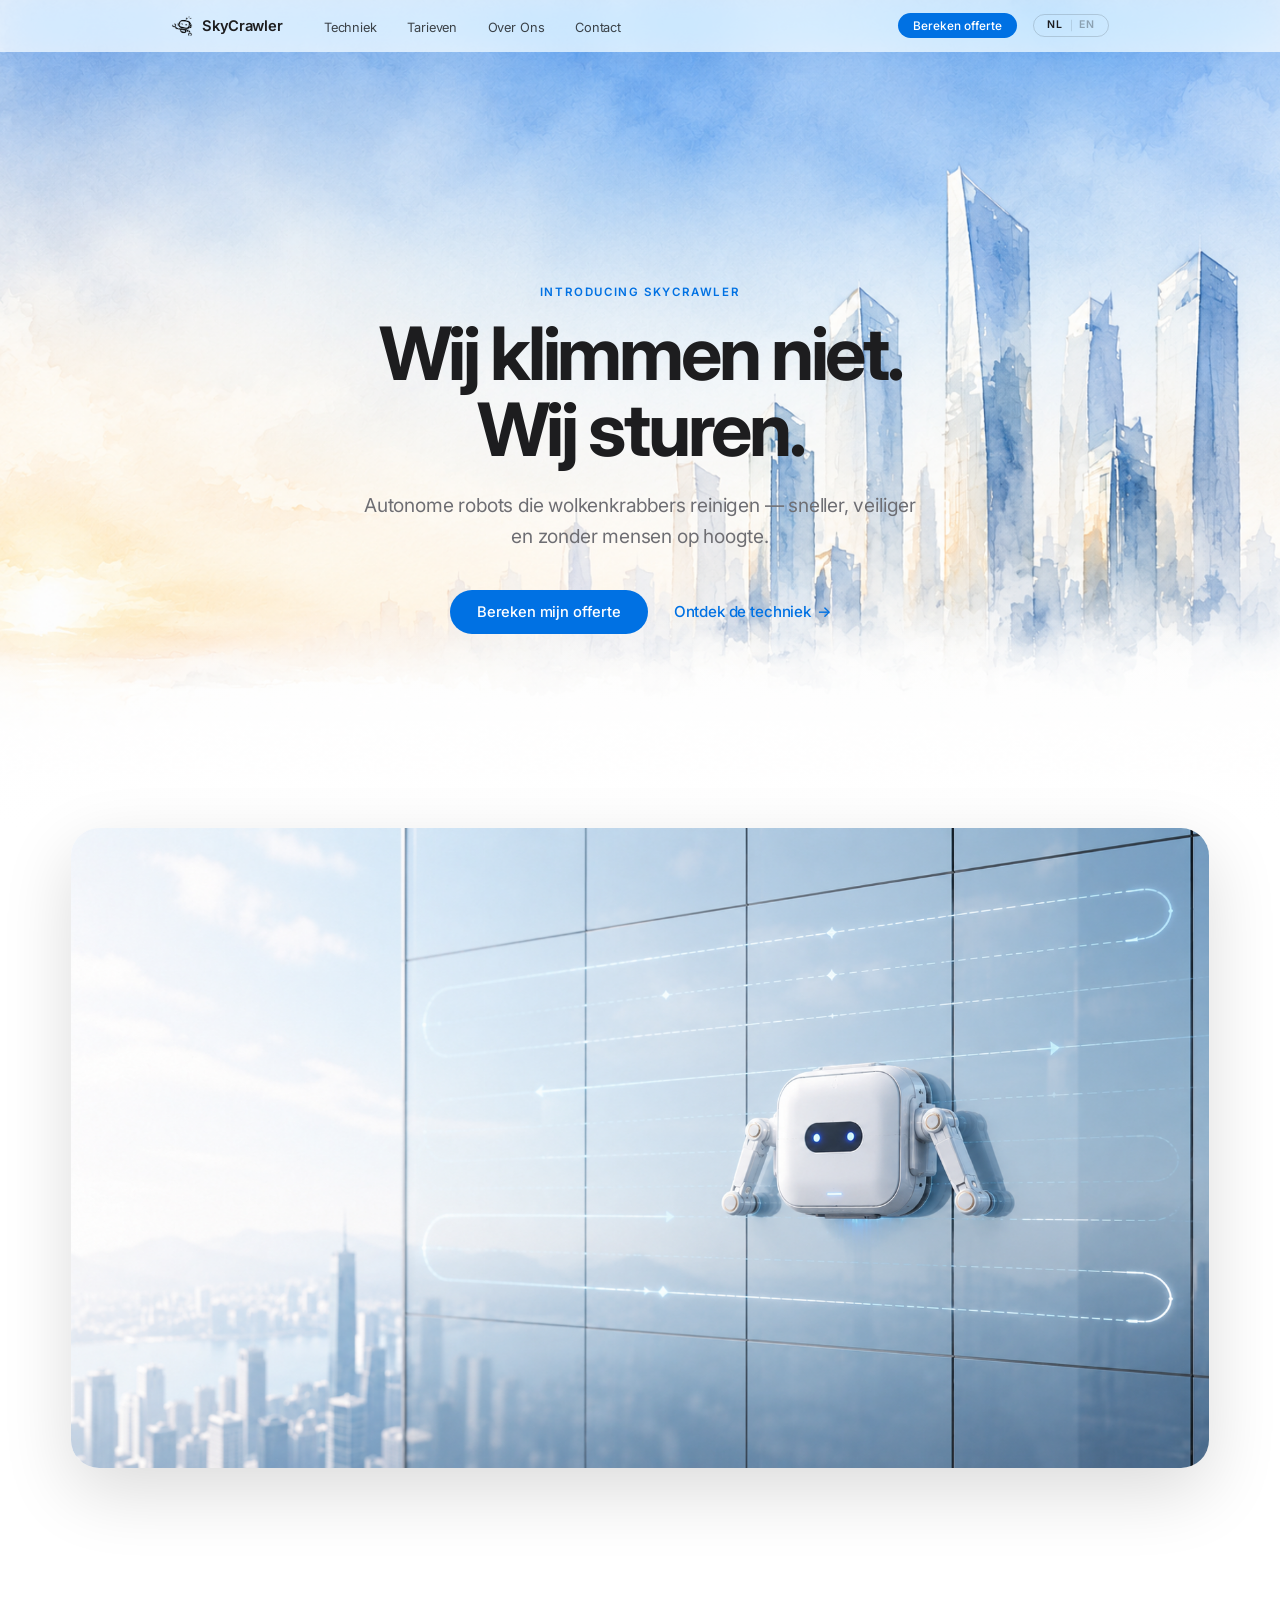
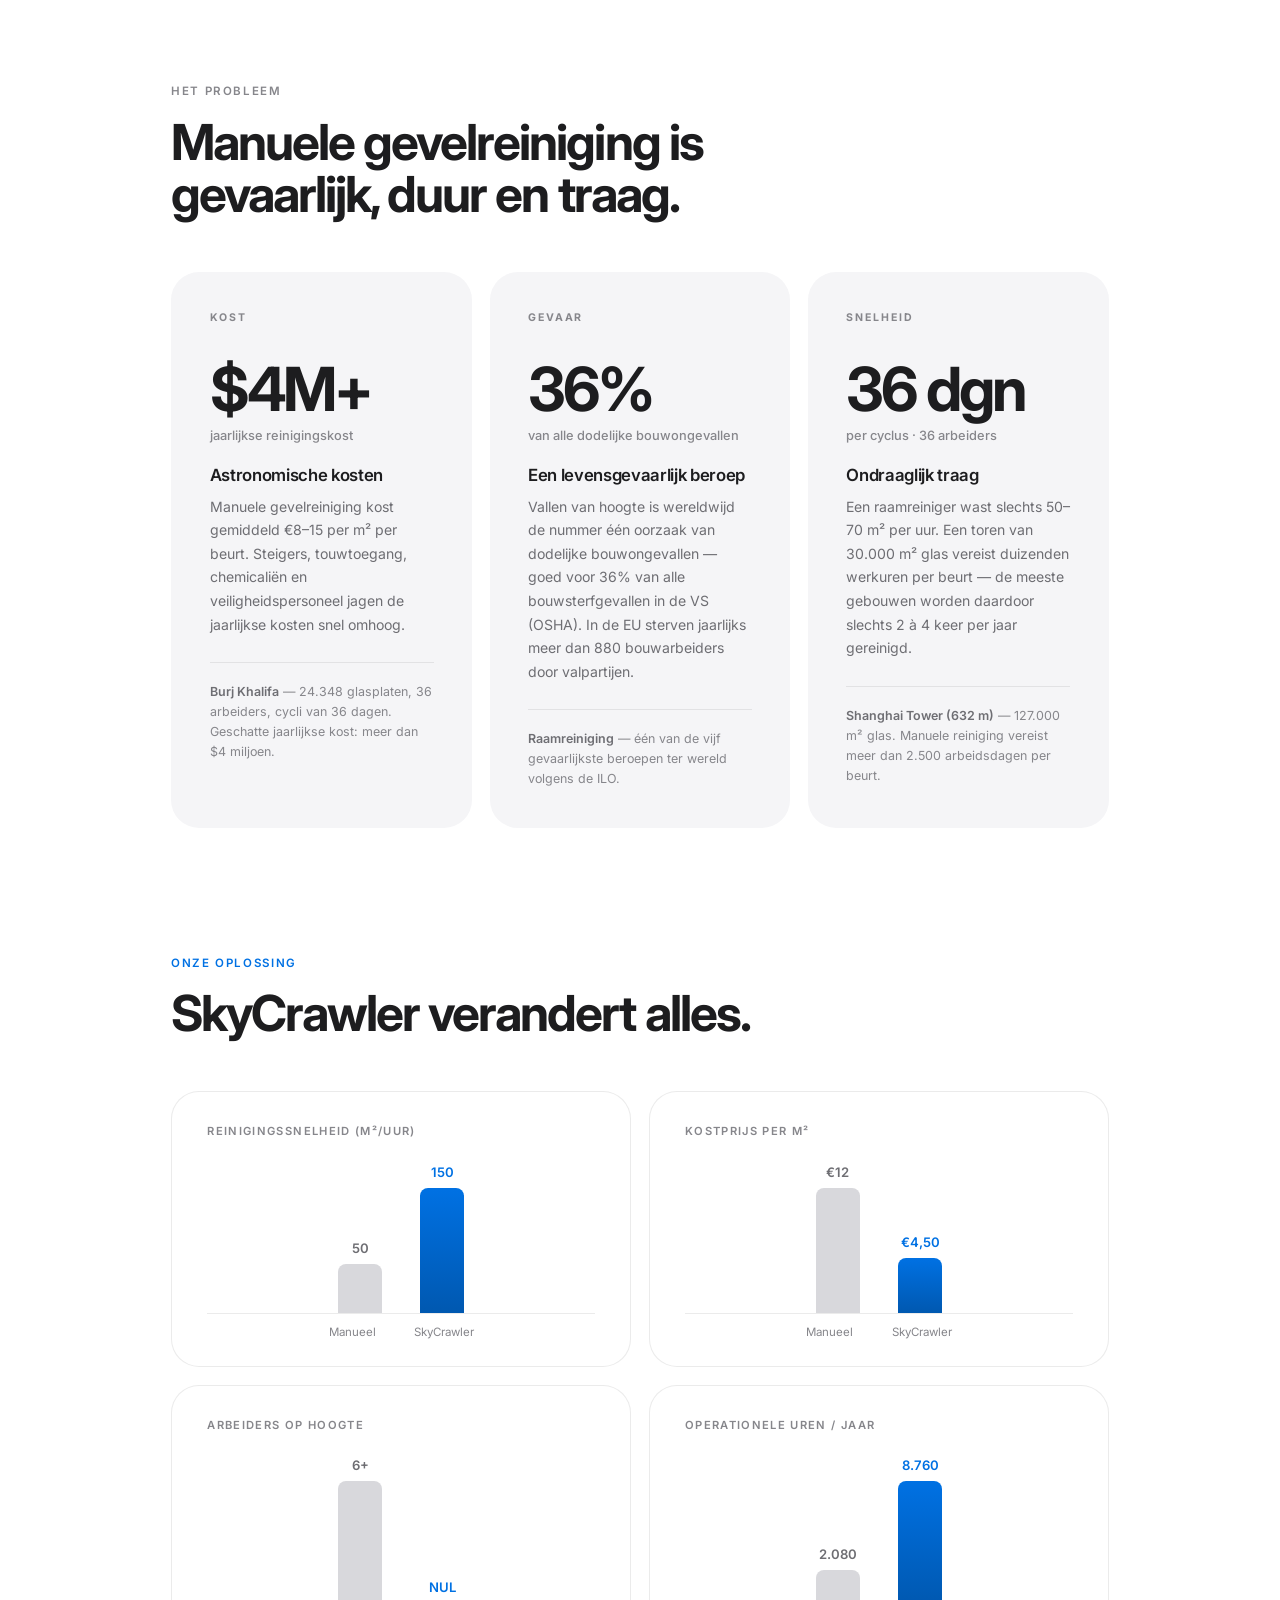
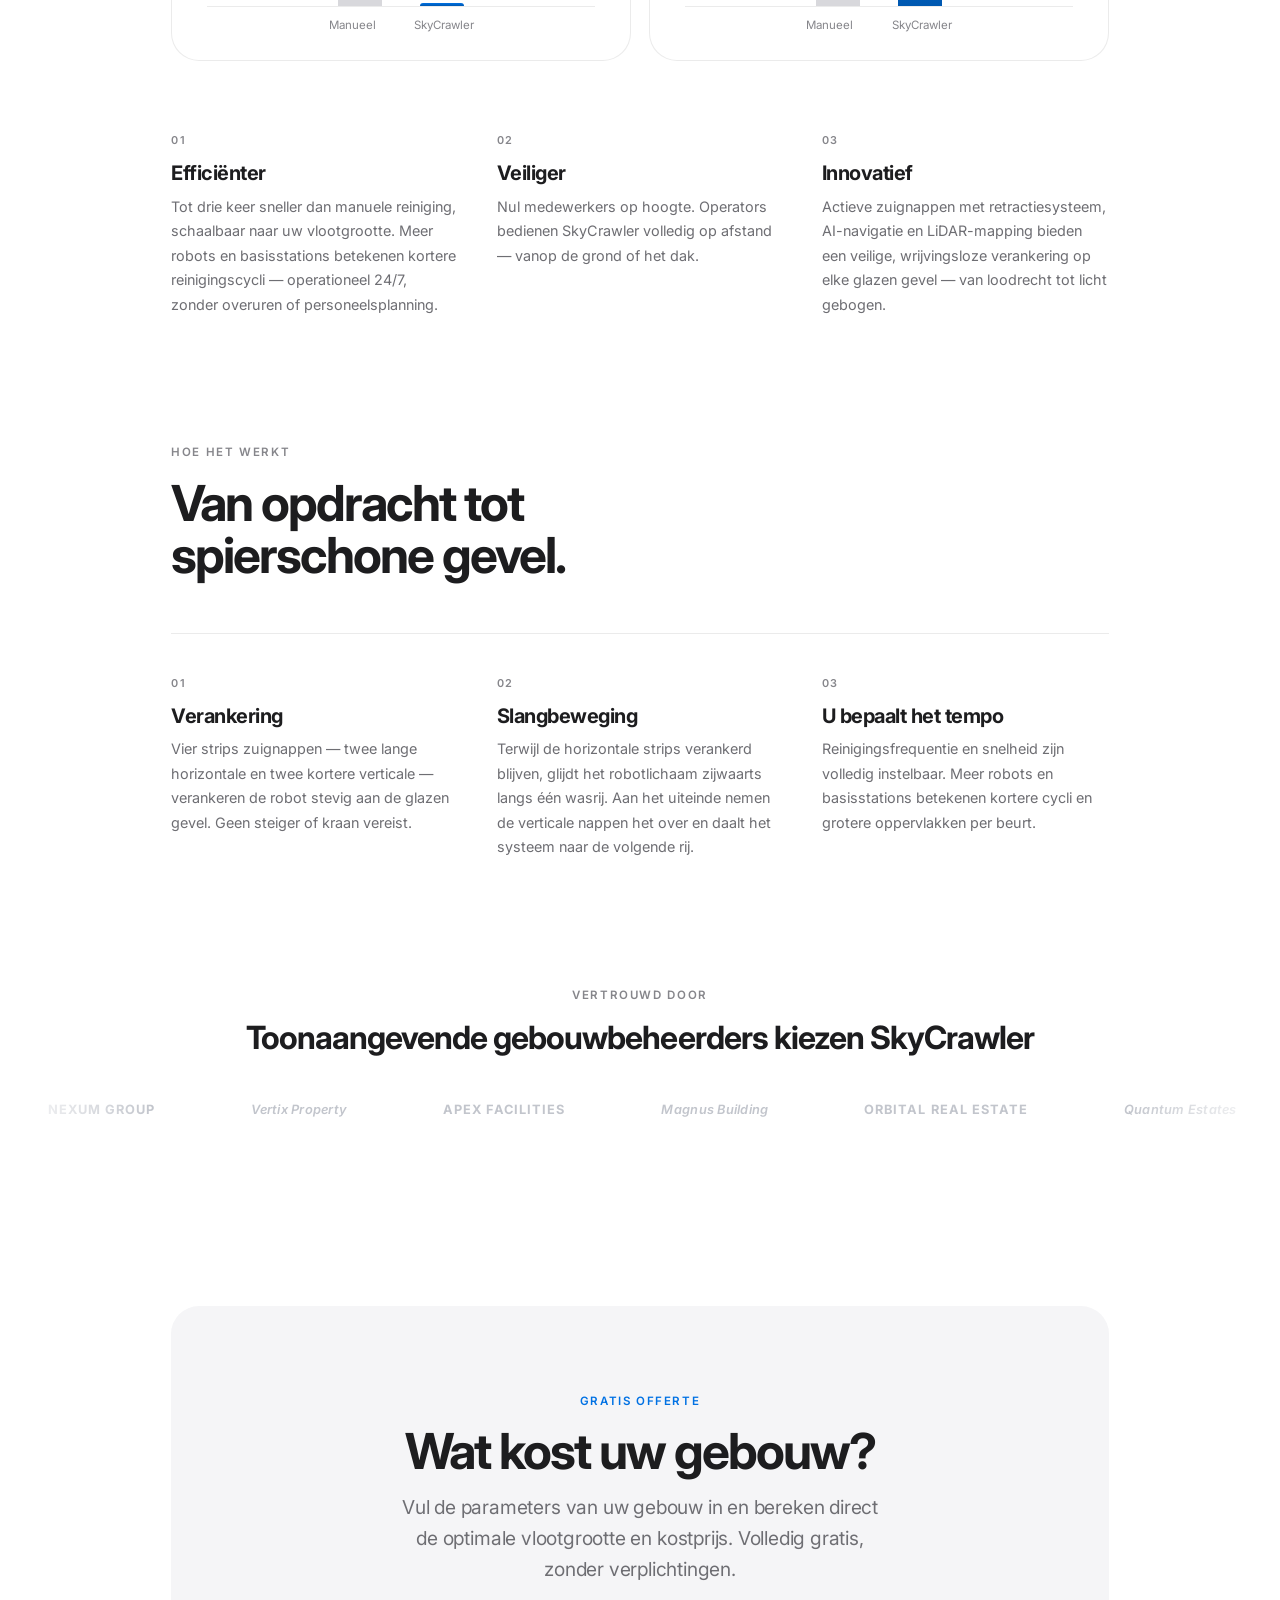
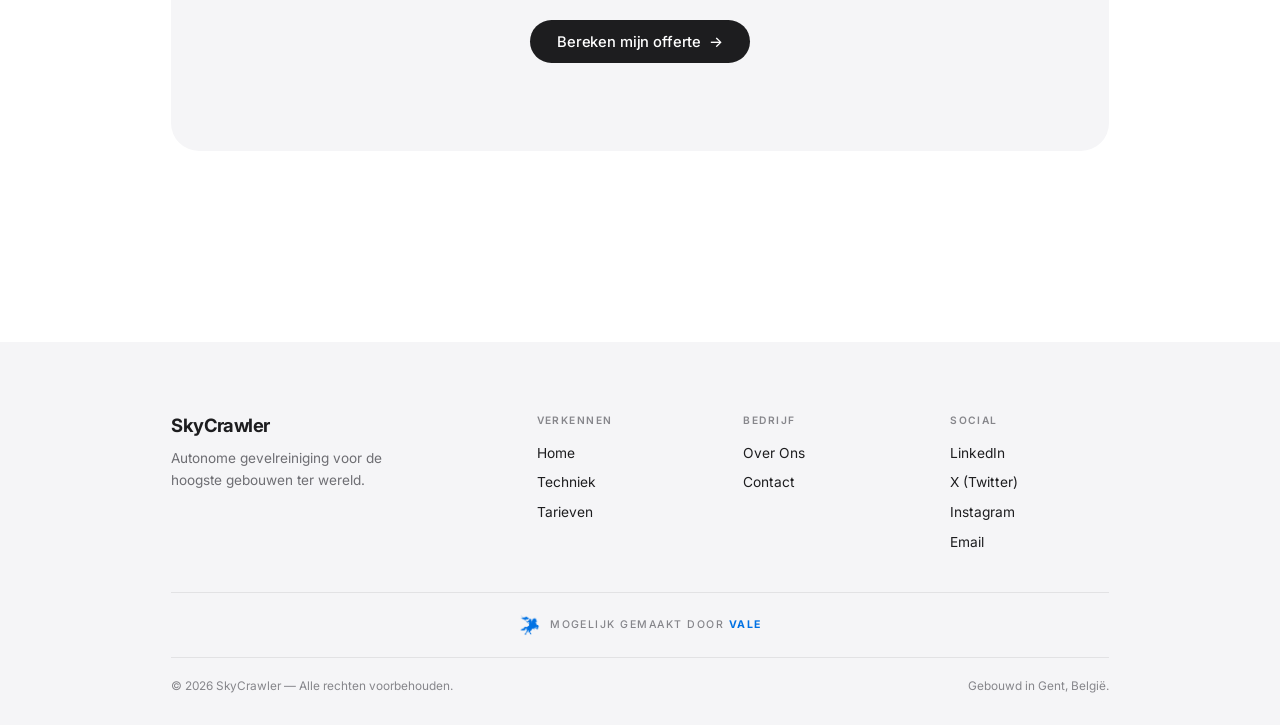
==== commit 932cf50b: "Add watercolor hero to homepage" ====
--- a/index.html
+++ b/index.html
@@ -45,7 +45,7 @@
   </div>
 
   <!-- ══ HERO ══ -->
-  <section class="hero">
+  <section class="hero hero-full">
     <div class="wrap">
       <p class="eyebrow reveal">Introducing SkyCrawler</p>
       <h1 class="display reveal">
@@ -64,7 +64,11 @@
         <a class="btn-link" href="techniek.html"><span class="t" data-nl="Ontdek de techniek" data-en="Explore the technology">Ontdek de techniek</span> <span class="arr">→</span></a>
       </div>
     </div>
-    <div class="wrap-wide hero-media reveal">
+  </section>
+
+  <!-- ══ PRODUCT SHOWCASE ══ -->
+  <section class="section-tight" style="padding-top:0;">
+    <div class="wrap-wide hero-media reveal" style="margin-top:0;">
       <img src="ChatGPT%20Image%20Jun%2027%2C%202026%2C%2011_46_20%20PM.png" alt="SkyCrawler robots aan het werk op een wolkenkrabber" />
     </div>
   </section>
--- a/style.css
+++ b/style.css
@@ -195,6 +195,23 @@
   padding: clamp(1.8rem, 3vw, 2.6rem);
 }
 
+/* ── WATERCOLOR HERO (homepage) ── */
+.hero-full {
+  position: relative;
+  min-height: min(92vh, 860px);
+  display: flex; flex-direction: column; justify-content: center;
+  background: #fff url('ChatGPT%20Image%202%20jul%202026%2C%2019_45_48.png') center top / cover no-repeat;
+}
+.hero-full::after {
+  content: ''; position: absolute; left: 0; right: 0; bottom: 0; height: 26%;
+  background: linear-gradient(to bottom, rgba(255, 255, 255, 0) 0%, #fff 100%);
+  pointer-events: none;
+}
+.hero-full > .wrap { position: relative; z-index: 2; }
+@media (max-width: 600px) {
+  .hero-full { min-height: 78vh; }
+}
+
 /* ── HERO (shared) ── */
 .hero { padding: calc(var(--nav-h) + clamp(4rem, 9vw, 7.5rem)) 0 clamp(3rem, 6vw, 5rem); text-align: center; }
 .hero .display { max-width: 820px; margin: 0 auto 1.4rem; }
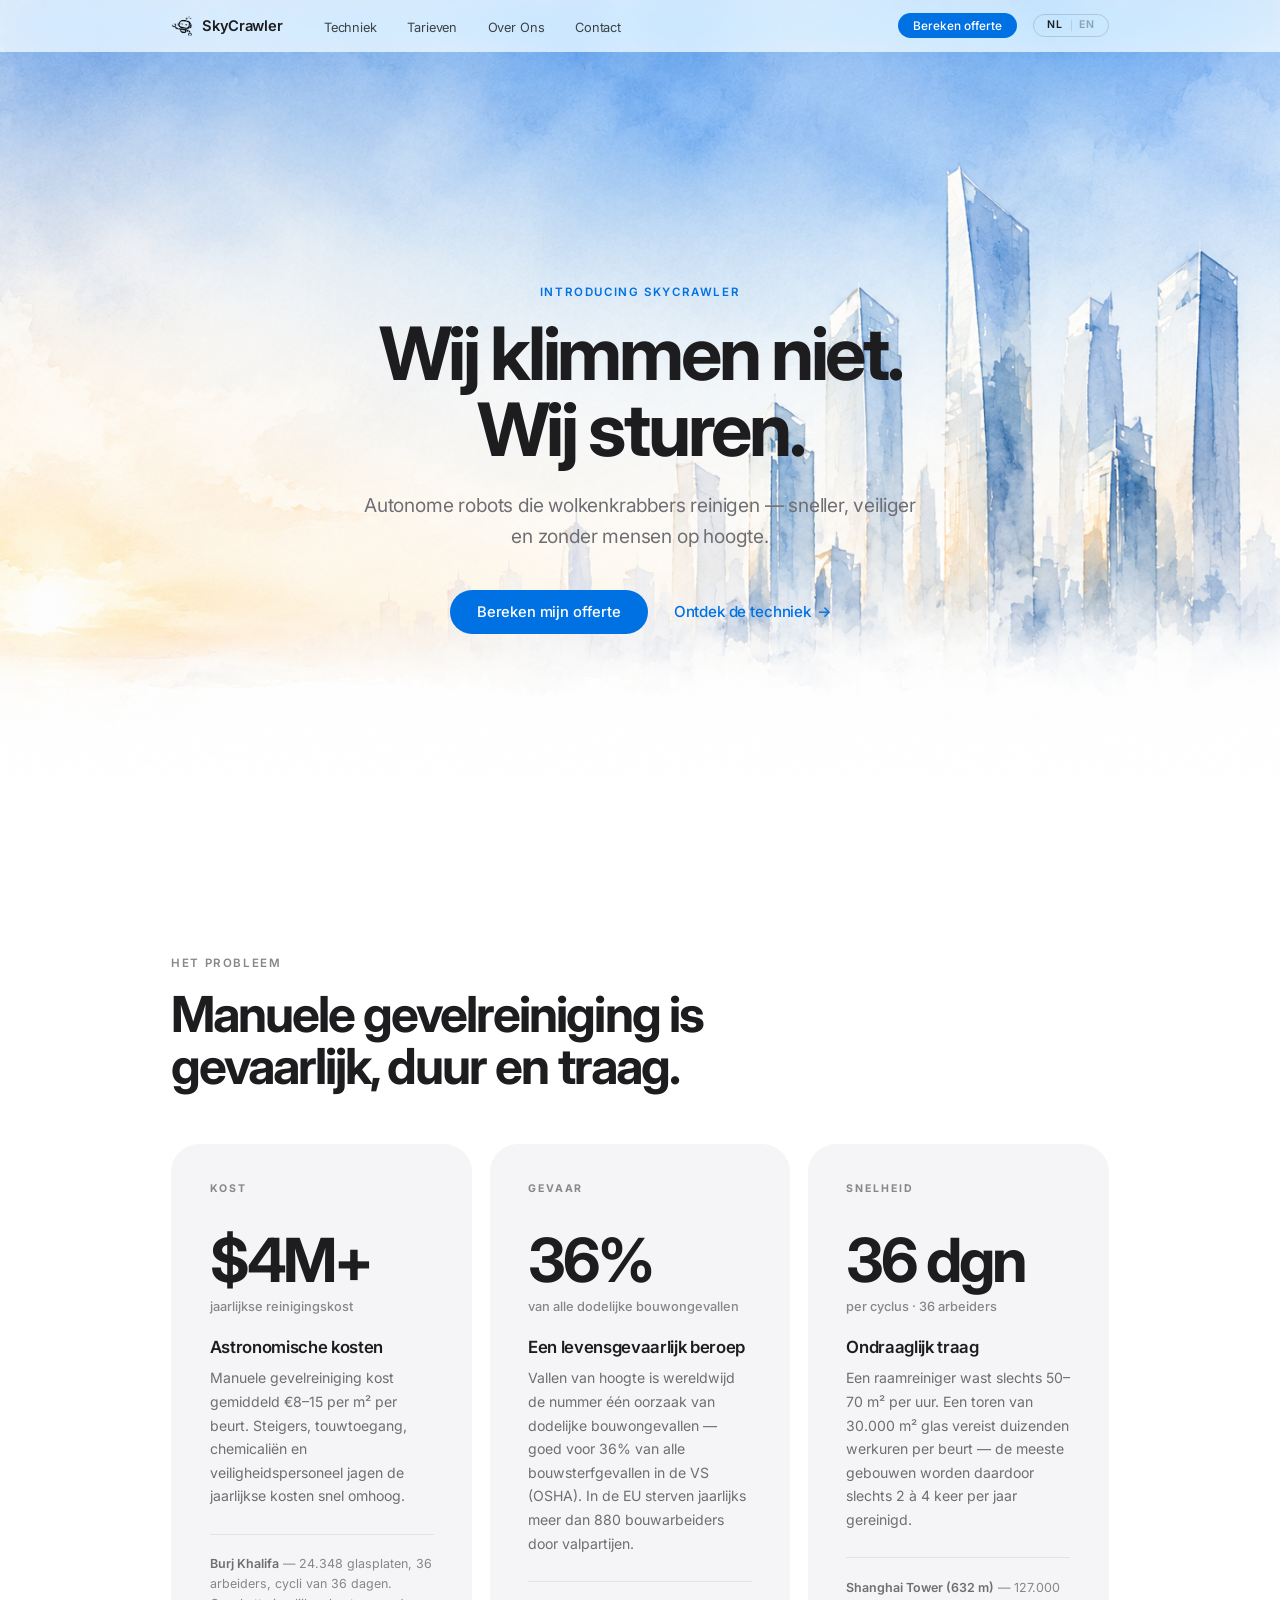
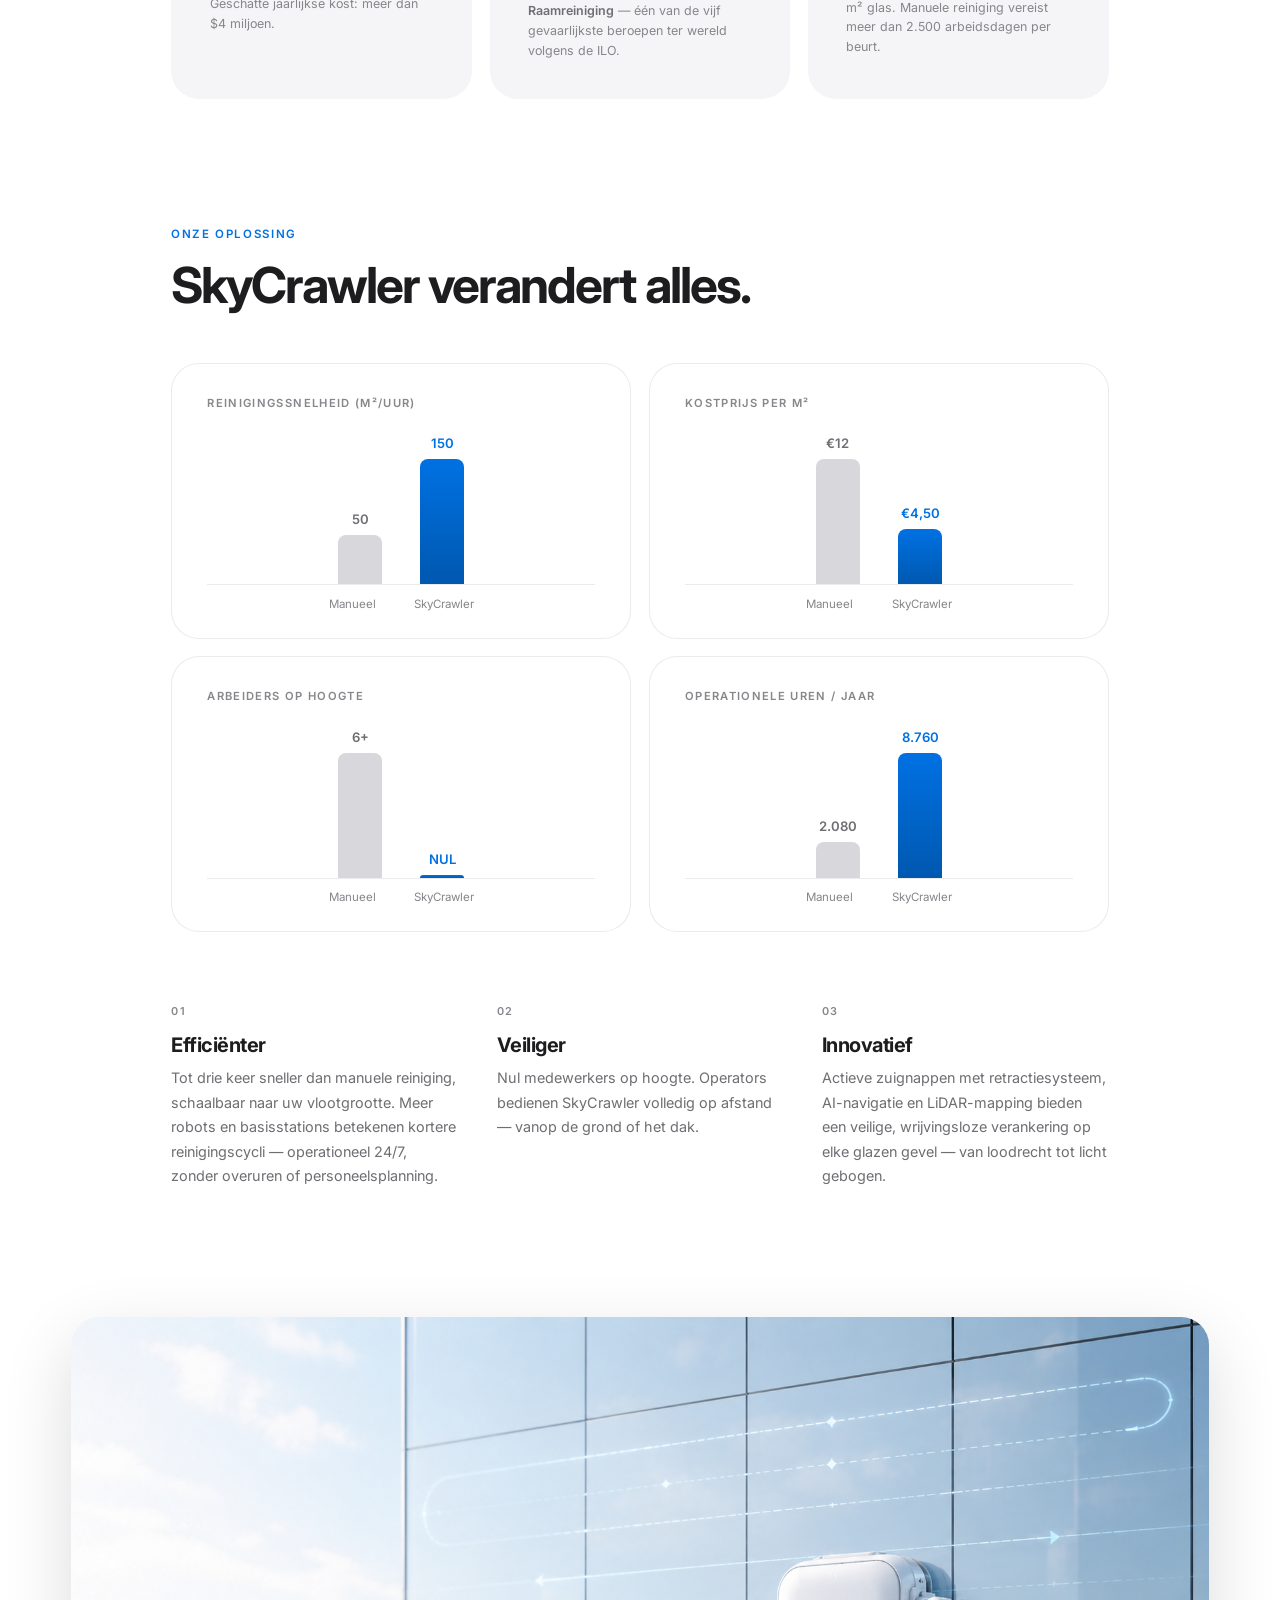
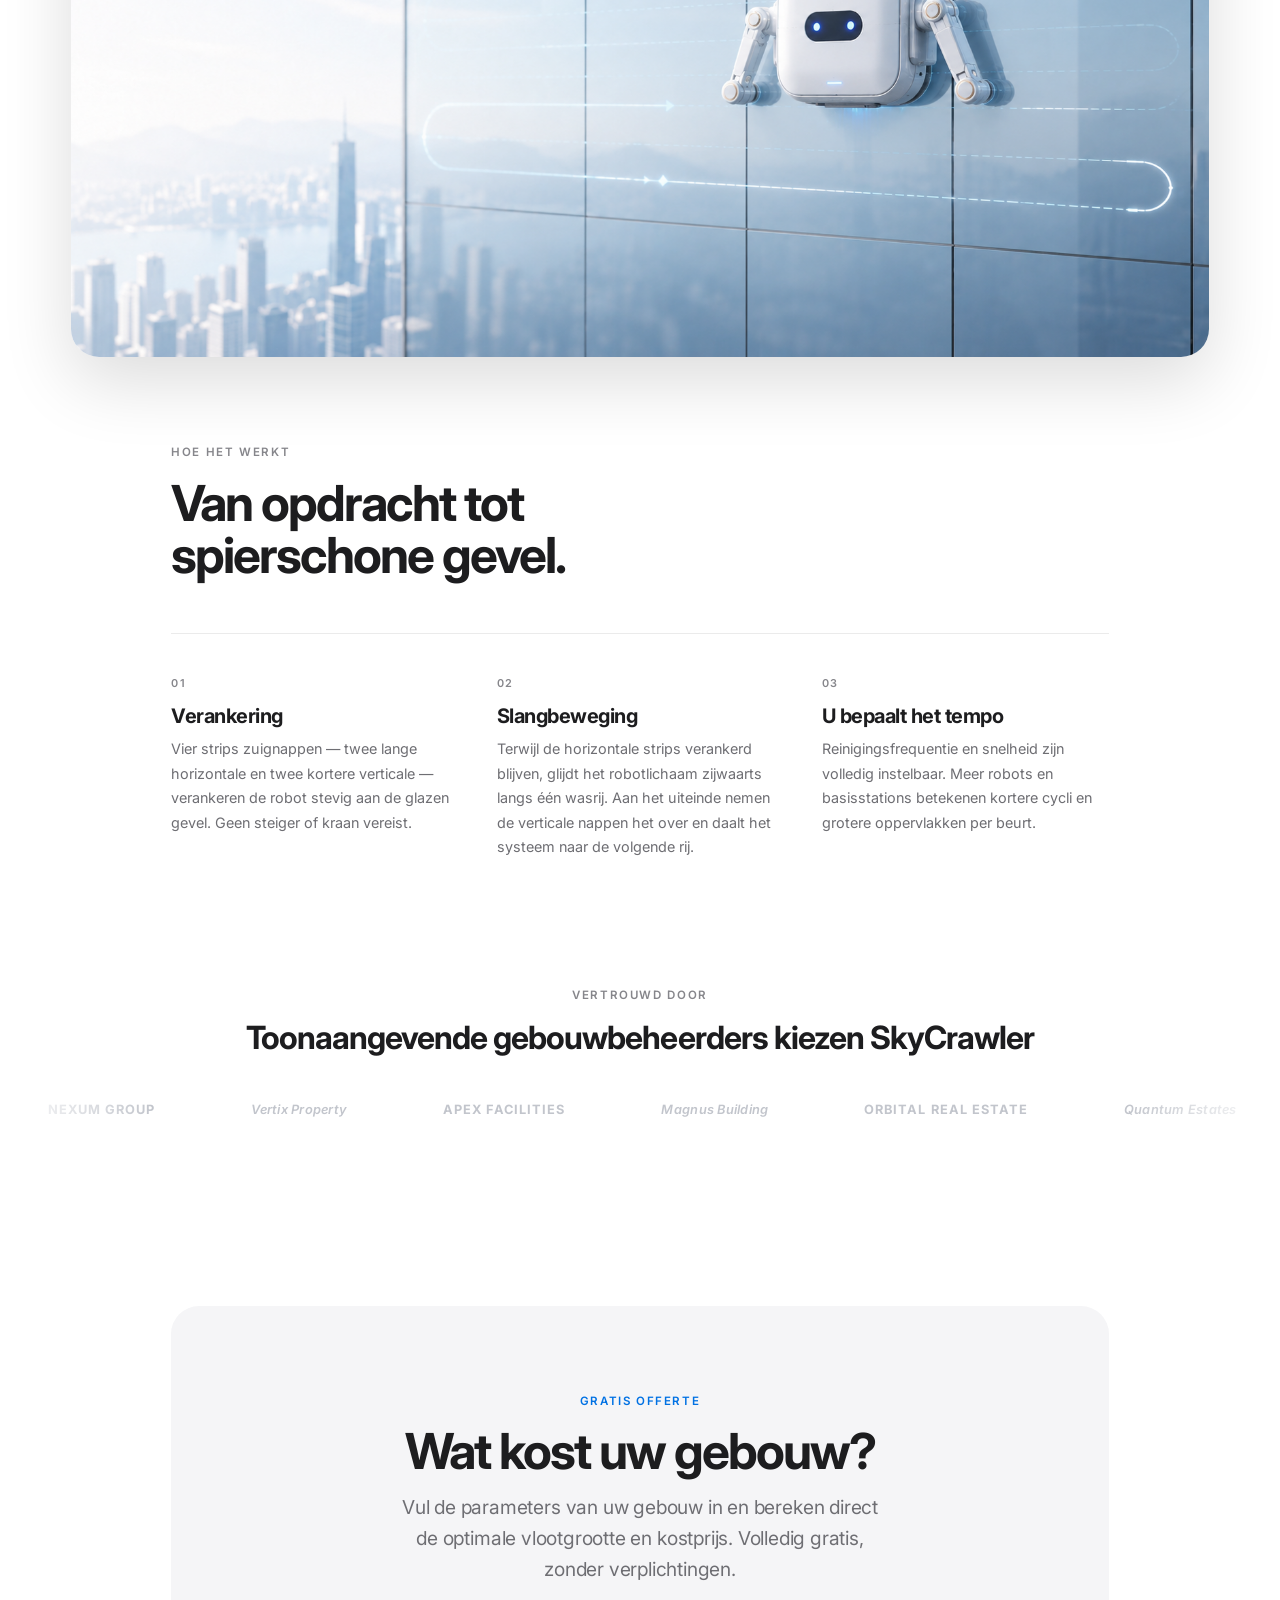
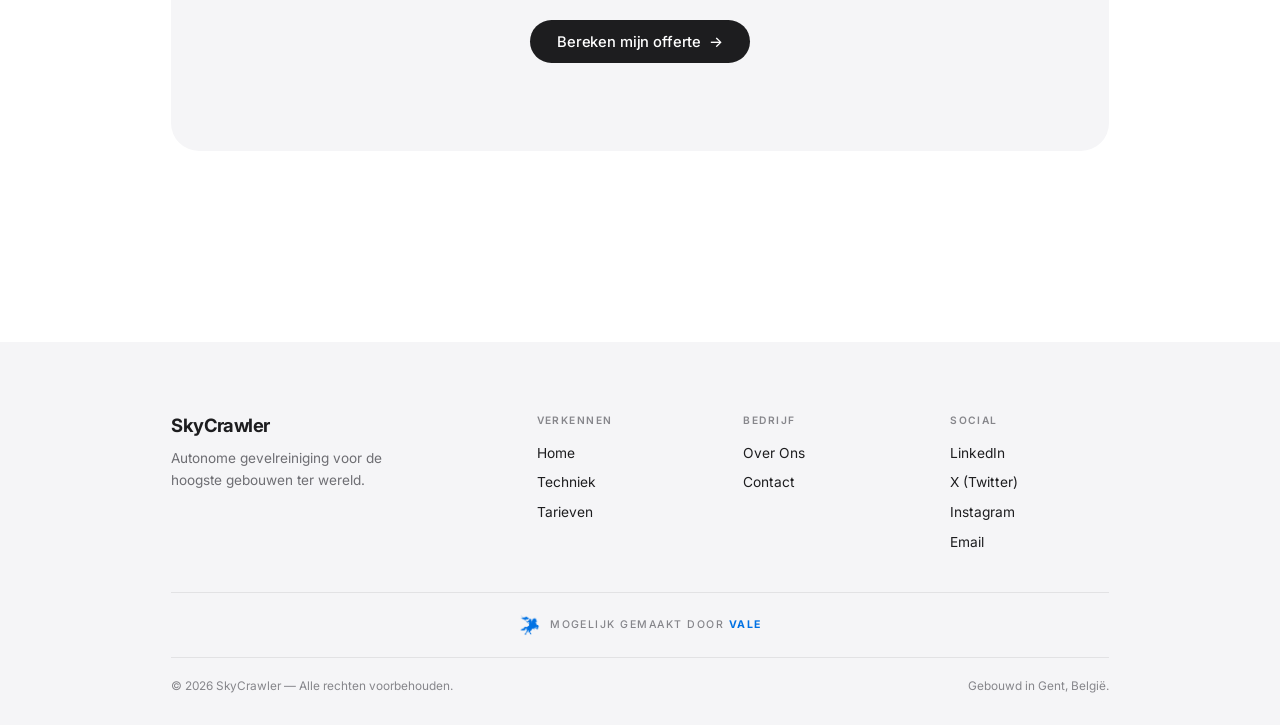
==== commit c239ed18: "Move robot showcase below solution section" ====
--- a/index.html
+++ b/index.html
@@ -63,13 +63,6 @@
         <a class="btn btn-primary" href="tarieven.html#calculator"><span class="t" data-nl="Bereken mijn offerte" data-en="Calculate my quote">Bereken mijn offerte</span></a>
         <a class="btn-link" href="techniek.html"><span class="t" data-nl="Ontdek de techniek" data-en="Explore the technology">Ontdek de techniek</span> <span class="arr">→</span></a>
       </div>
-    </div>
-  </section>
-
-  <!-- ══ PRODUCT SHOWCASE ══ -->
-  <section class="section-tight" style="padding-top:0;">
-    <div class="wrap-wide hero-media reveal" style="margin-top:0;">
-      <img src="ChatGPT%20Image%20Jun%2027%2C%202026%2C%2011_46_20%20PM.png" alt="SkyCrawler robots aan het werk op een wolkenkrabber" />
     </div>
   </section>
 
@@ -206,6 +199,13 @@
     </div>
   </section>
 
+  <!-- ══ PRODUCT SHOWCASE ══ -->
+  <section class="section-tight" style="padding-top:0;">
+    <div class="wrap-wide hero-media reveal" style="margin-top:0;">
+      <img src="ChatGPT%20Image%20Jun%2027%2C%202026%2C%2011_46_20%20PM.png" alt="SkyCrawler robots aan het werk op een wolkenkrabber" />
+    </div>
+  </section>
+
   <!-- ══ HOW IT WORKS ══ -->
   <section class="section" style="padding-top:0;">
     <div class="wrap">
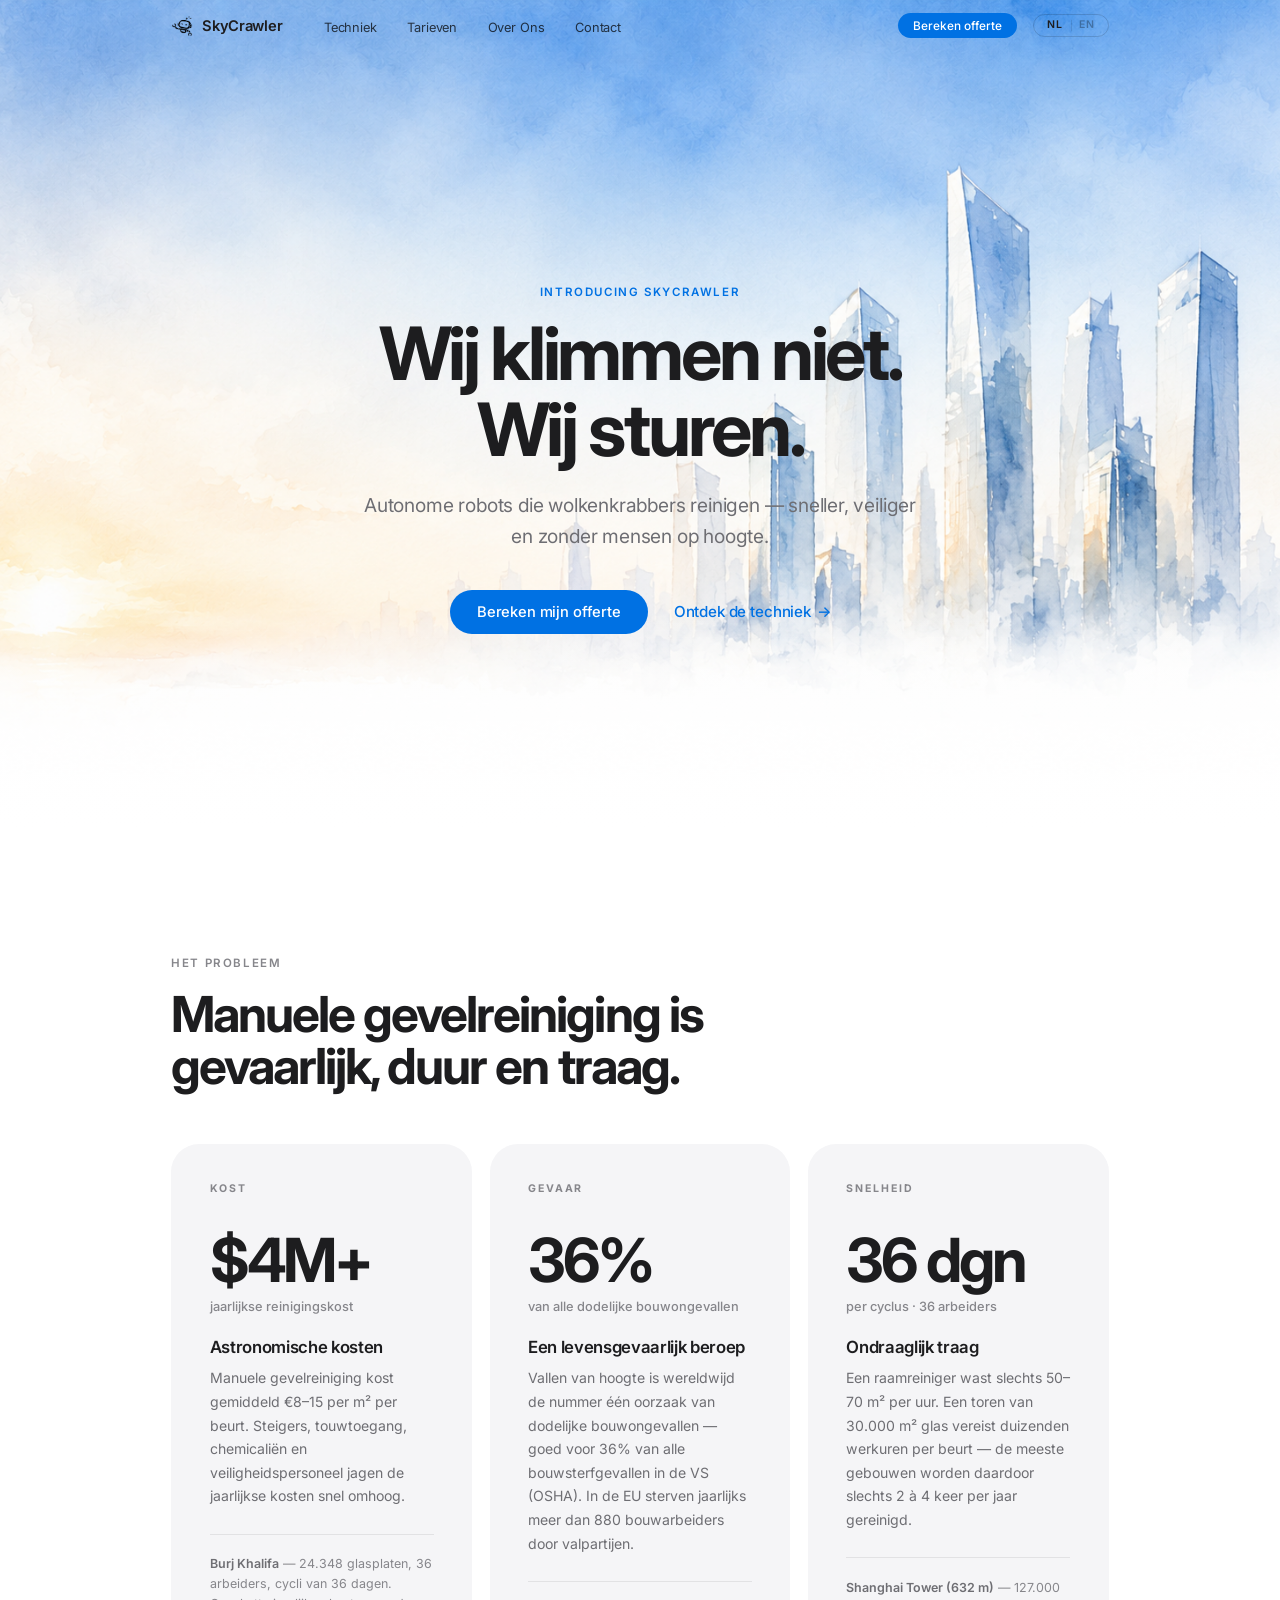
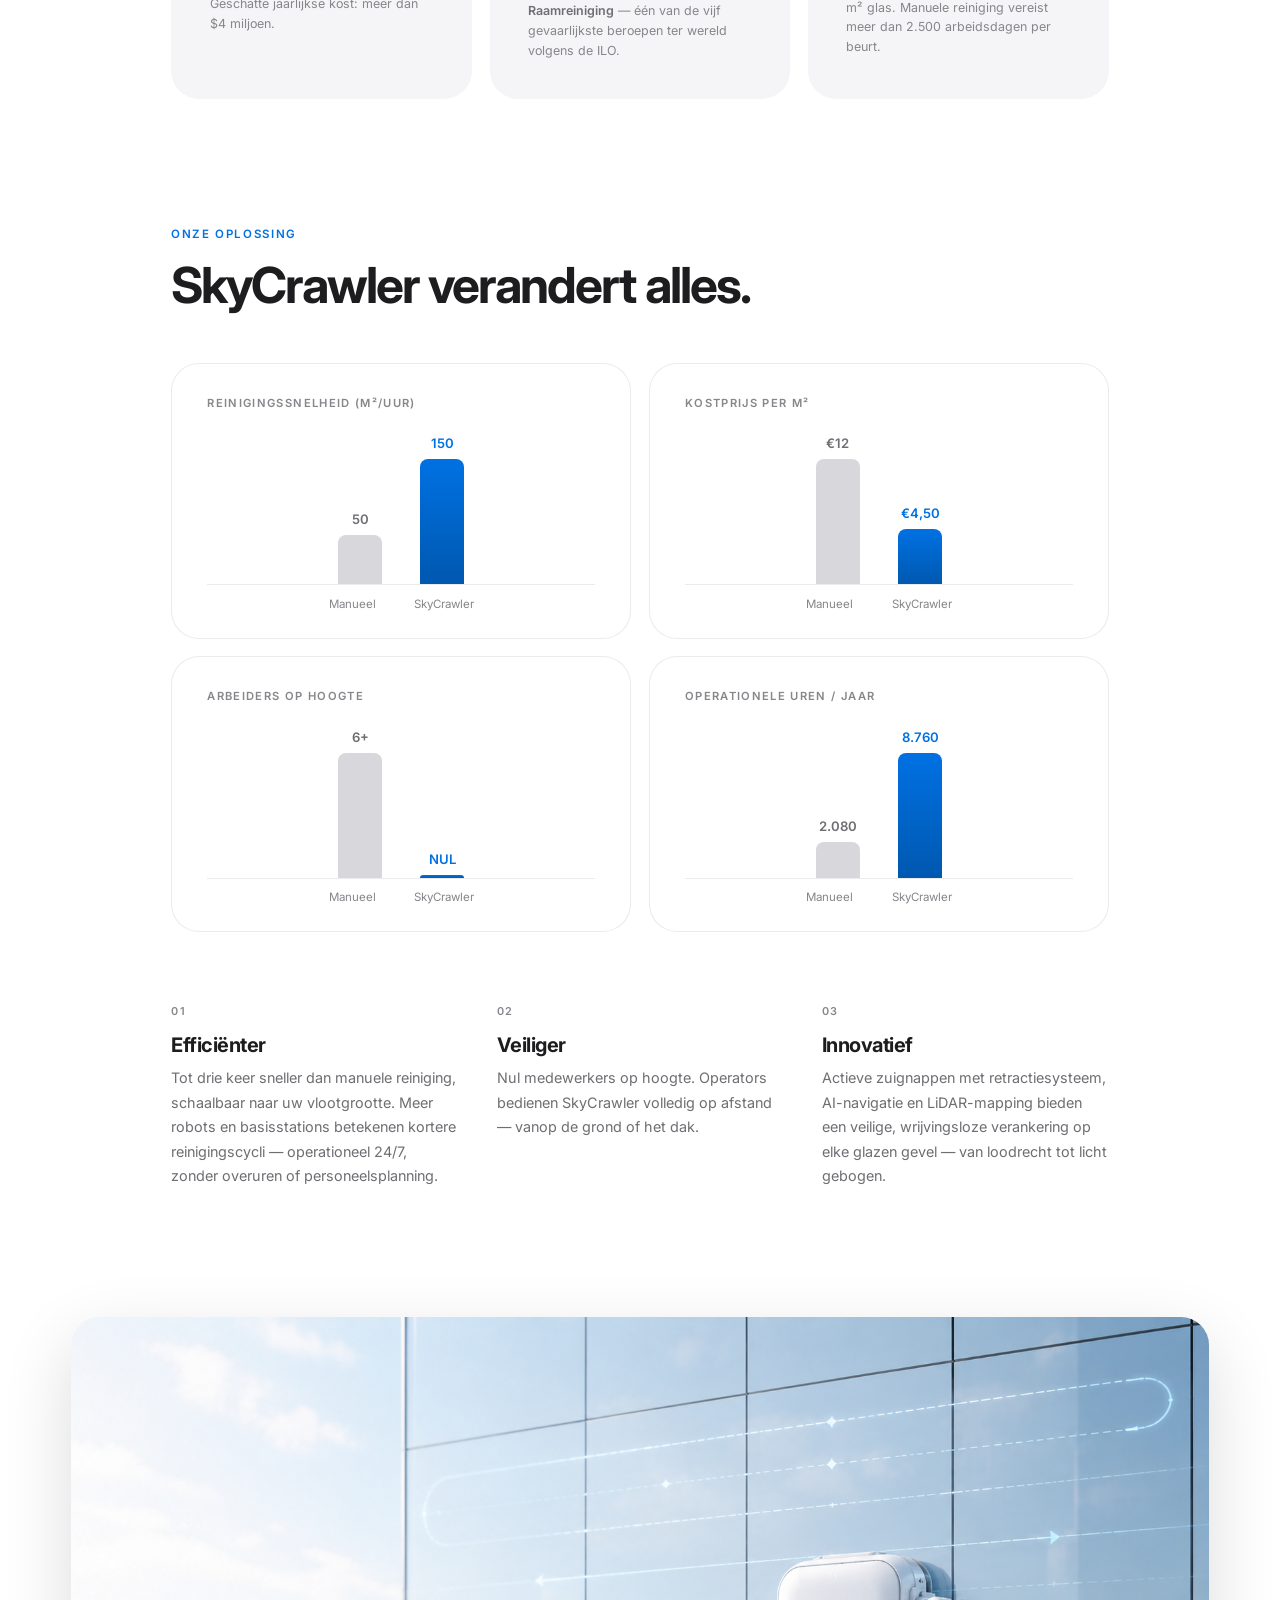
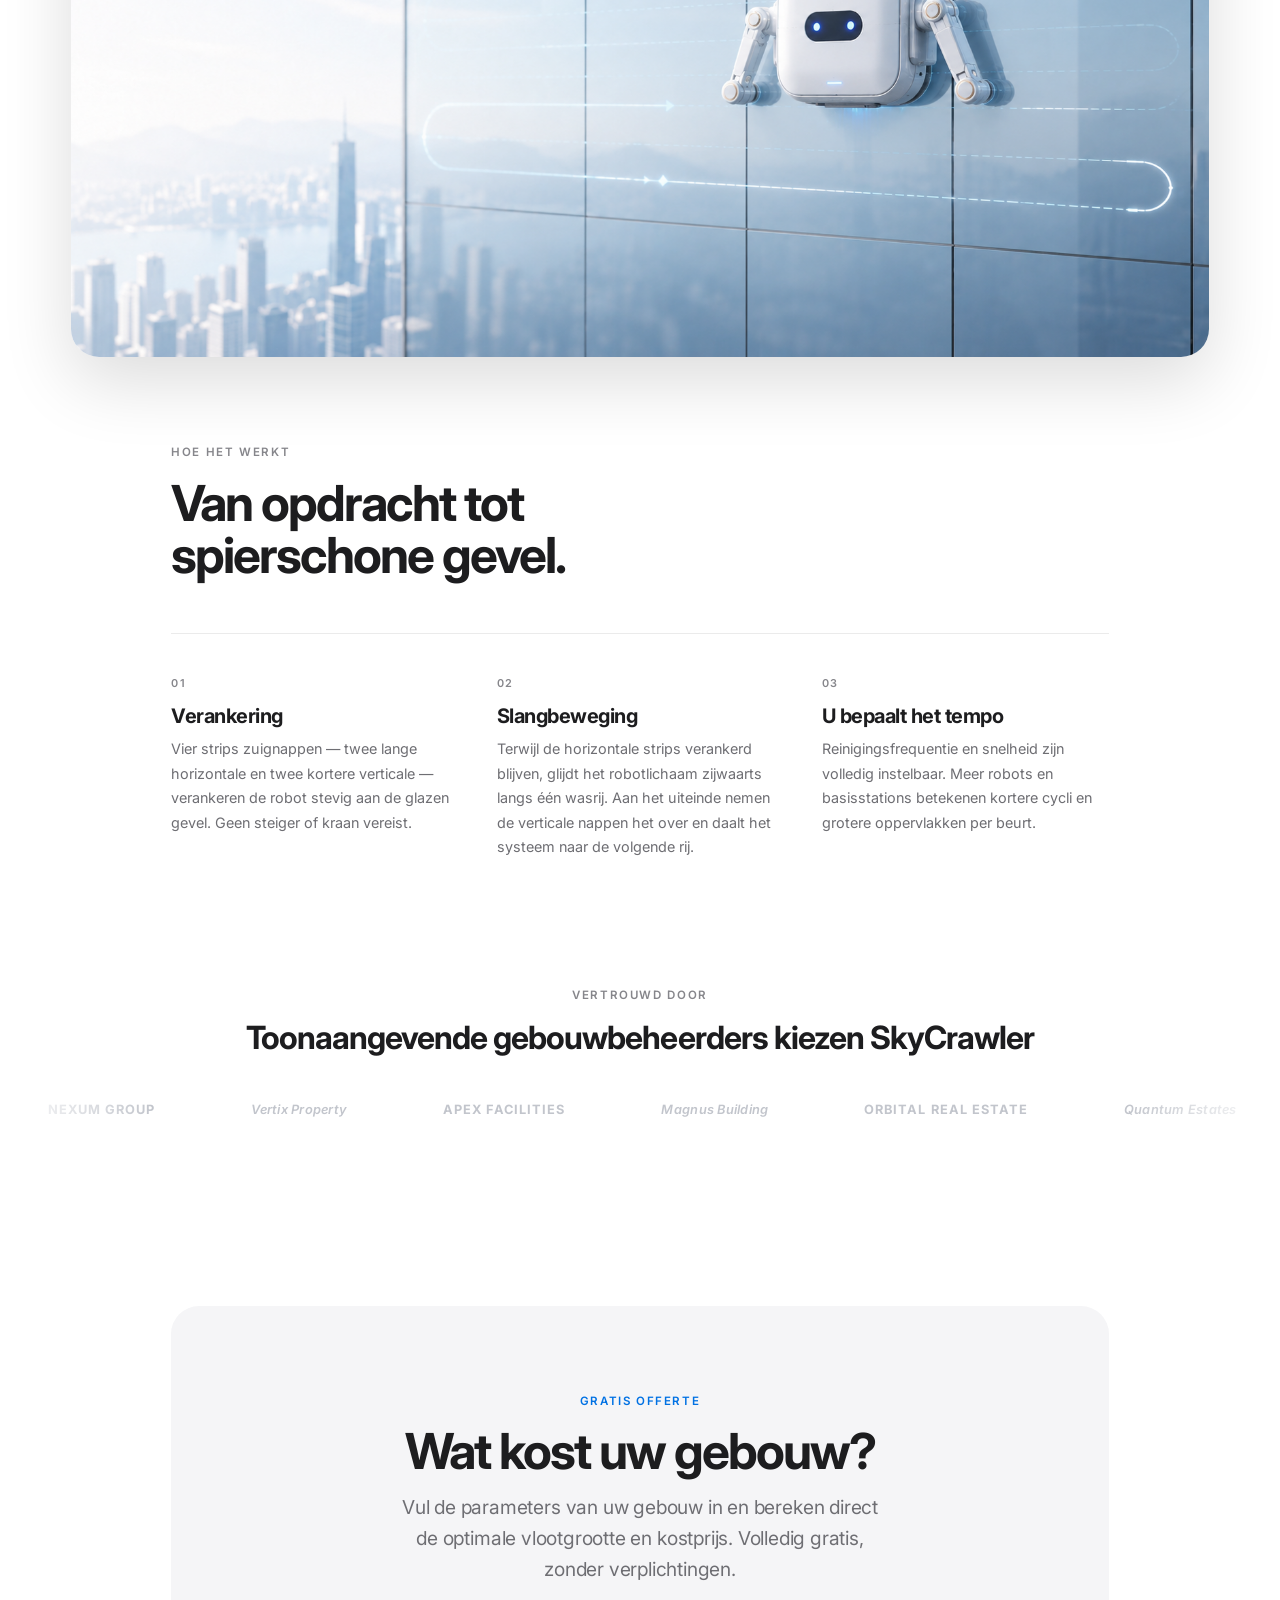
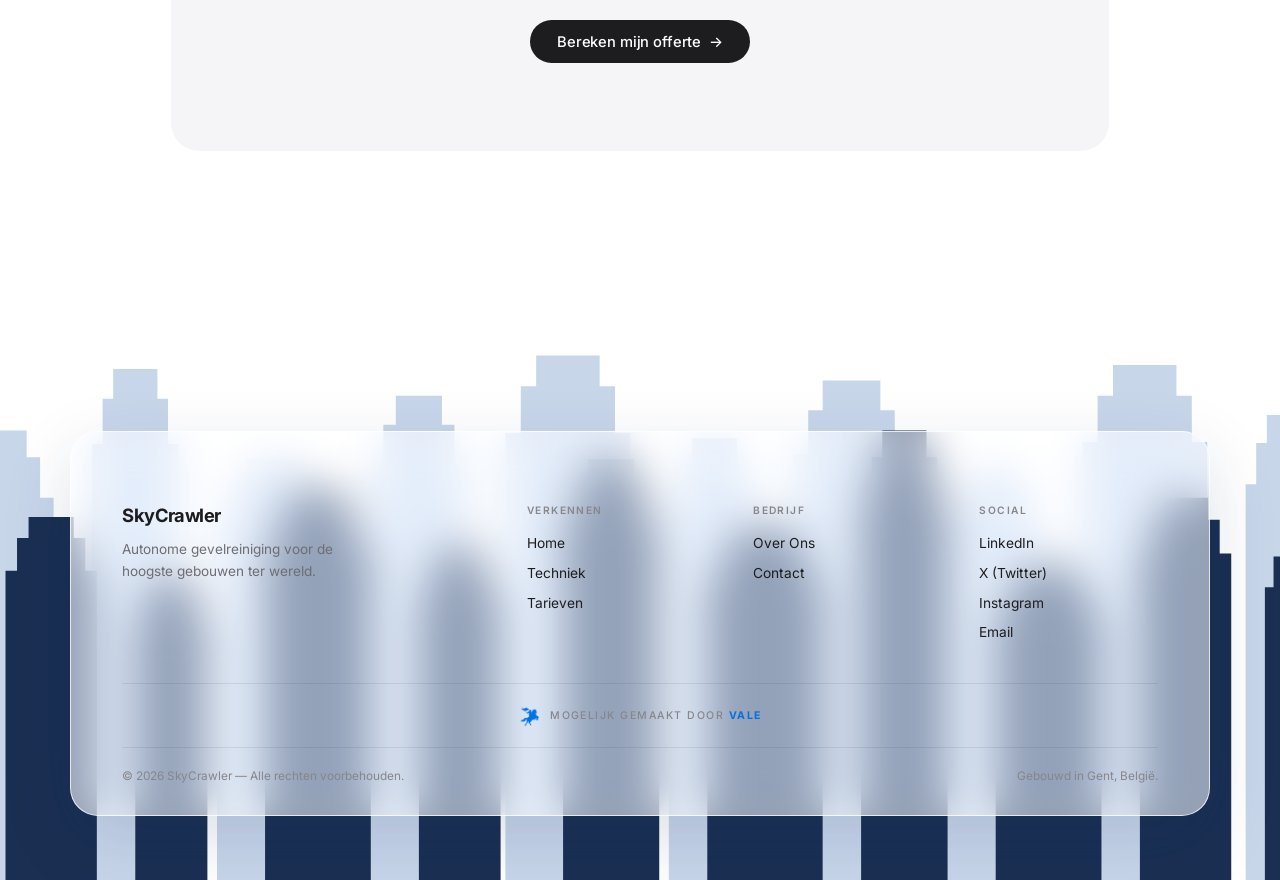
==== commit 52566440: "Update index.html" ====
--- a/index.html
+++ b/index.html
@@ -293,3 +293,4 @@
   <script src="main.js"></script>
 </body>
 </html>
+ 
--- a/style.css
+++ b/style.css
@@ -54,6 +54,11 @@
   transition: border-color 0.3s ease, background 0.3s ease;
 }
 .nav.scrolled { border-bottom-color: var(--hairline); background: rgba(255, 255, 255, 0.85); }
+.nav.nav-clear {
+  background: transparent;
+  -webkit-backdrop-filter: none; backdrop-filter: none;
+  border-bottom-color: transparent;
+}
 .nav-inner {
   max-width: 1040px; margin: 0 auto; height: 100%;
   padding: 0 max(22px, 4vw);
@@ -443,6 +448,30 @@
 
 /* ── FOOTER ── */
 .footer { background: var(--panel); margin-top: clamp(4rem, 8vw, 7rem); }
+
+/* City skyline variant (homepage) — full-bleed skyline backdrop, frosted panel on top */
+.footer.footer-city {
+  background: #fff;
+  position: relative; overflow: hidden;
+  padding: clamp(3.5rem, 7vw, 6rem) 0 clamp(2.5rem, 5vw, 4rem);
+}
+.footer-city .city-svg {
+  position: absolute; inset: 0;
+  width: 100%; height: 100%;
+  display: block;
+}
+.footer-city .footer-inner {
+  position: relative; z-index: 2;
+  background: rgba(255, 255, 255, 0.55);
+  -webkit-backdrop-filter: blur(22px) saturate(150%);
+  backdrop-filter: blur(22px) saturate(150%);
+  border: 1px solid rgba(255, 255, 255, 0.75);
+  border-radius: 28px;
+  box-shadow: 0 24px 70px rgba(16, 42, 90, 0.14);
+  margin: 0 auto;
+  width: calc(100% - max(32px, 4vw));
+  max-width: 1140px;
+}
 .footer-inner { max-width: 1040px; margin: 0 auto; padding: clamp(3rem, 6vw, 4.5rem) max(22px, 4vw) 2rem; }
 .footer-grid {
   display: grid; grid-template-columns: 2fr 1fr 1fr 1fr; gap: 2rem 3rem;
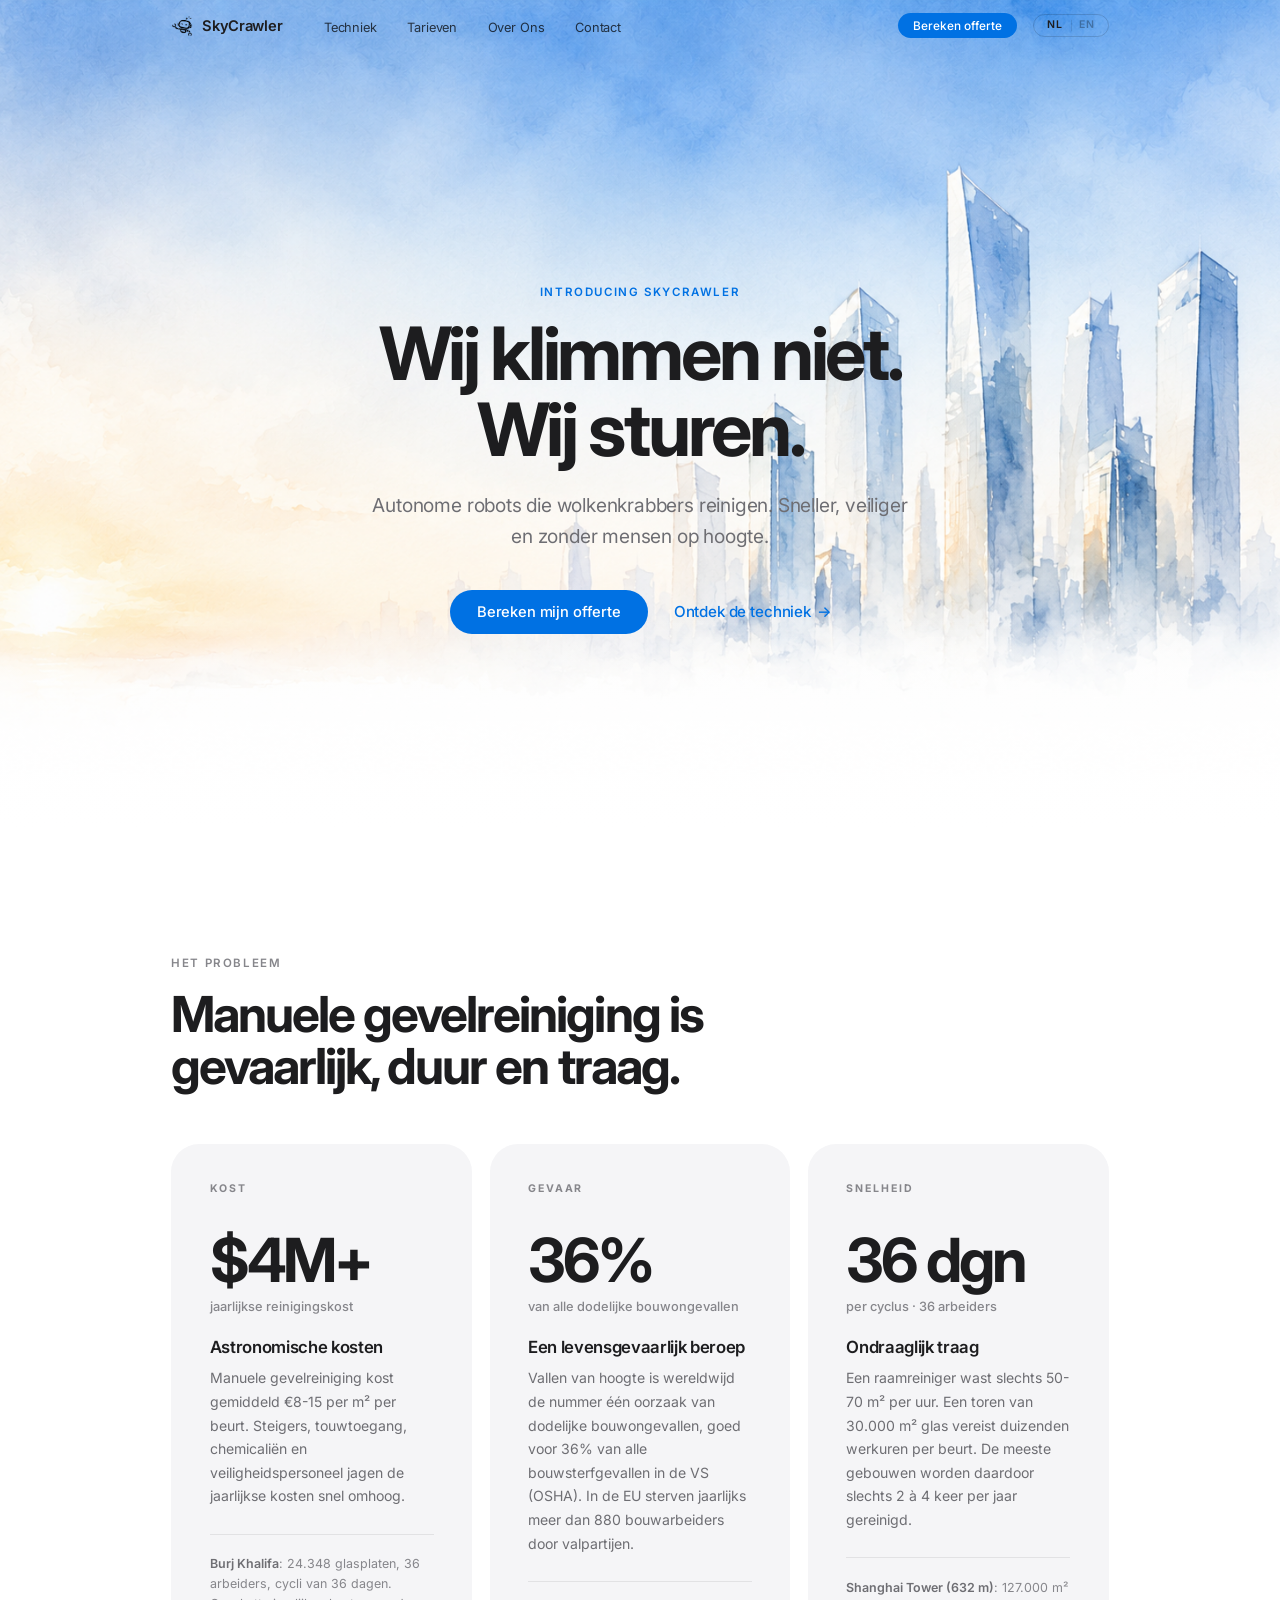
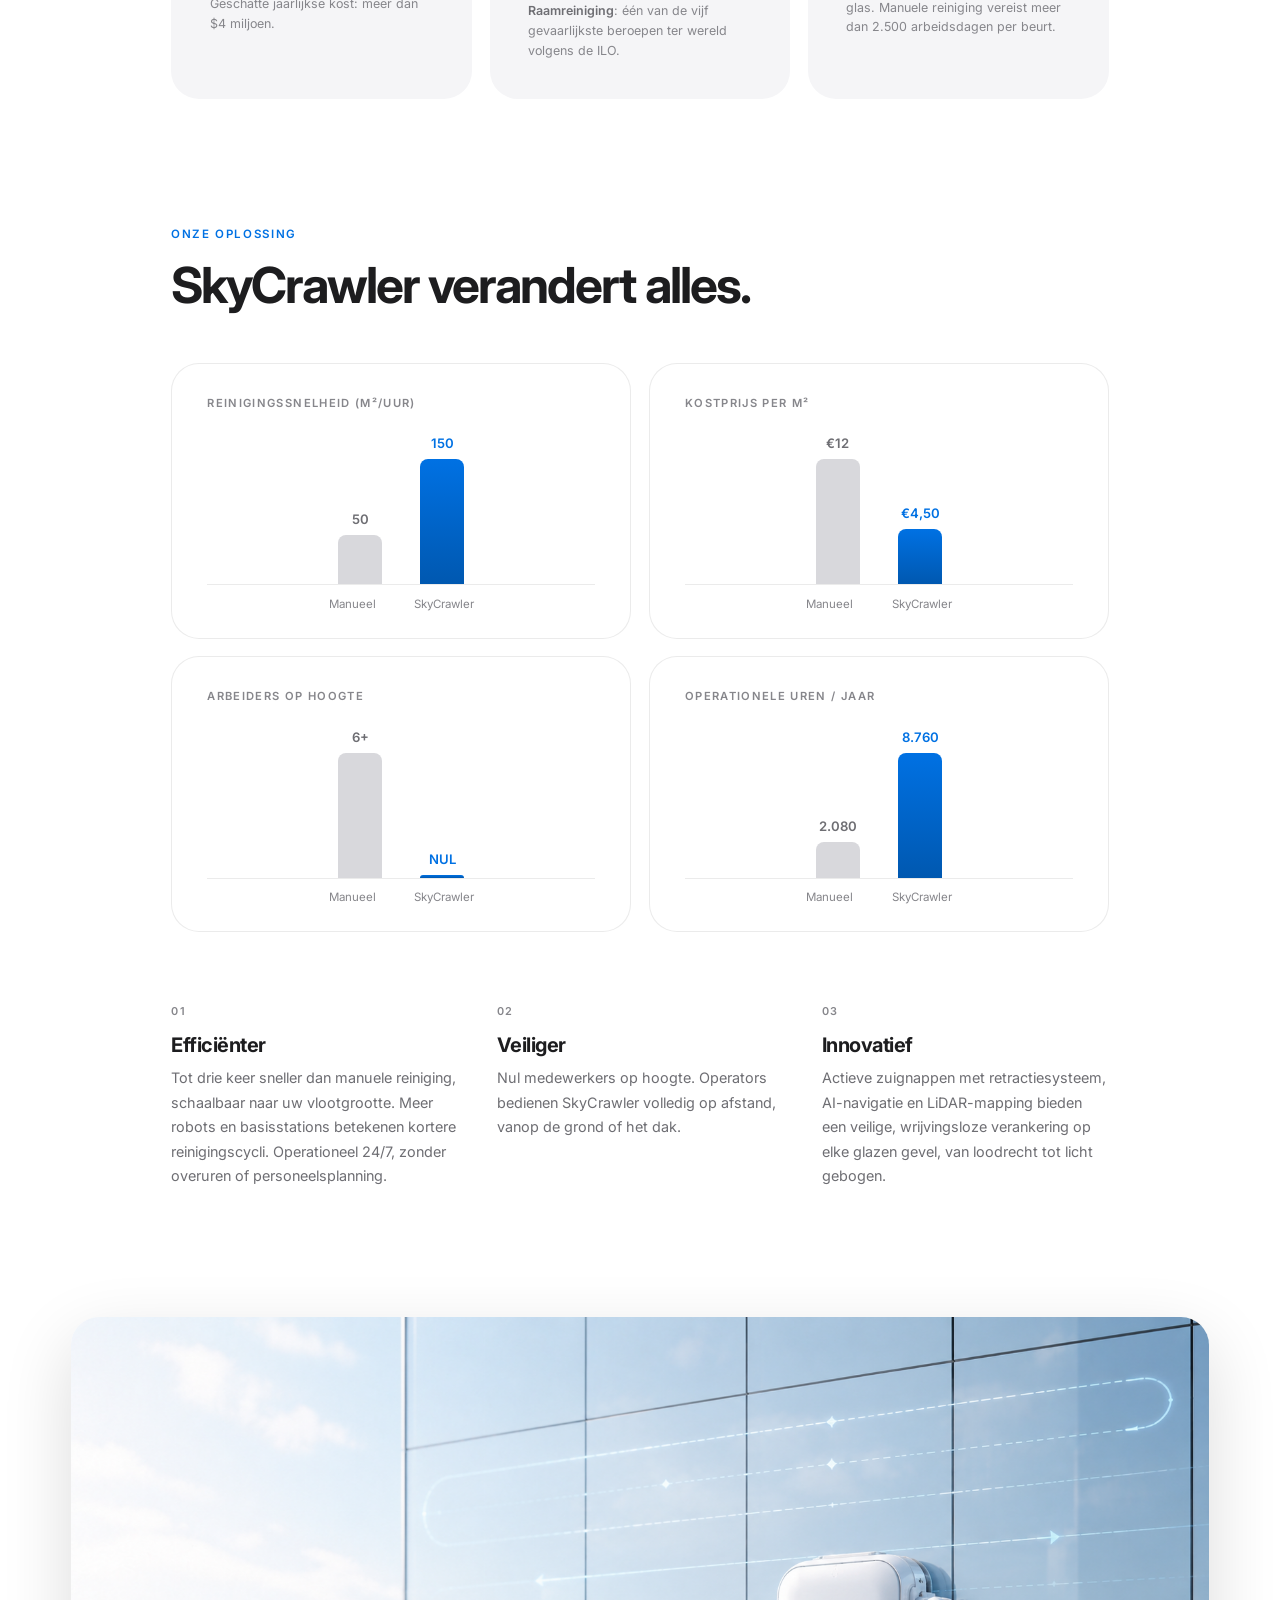
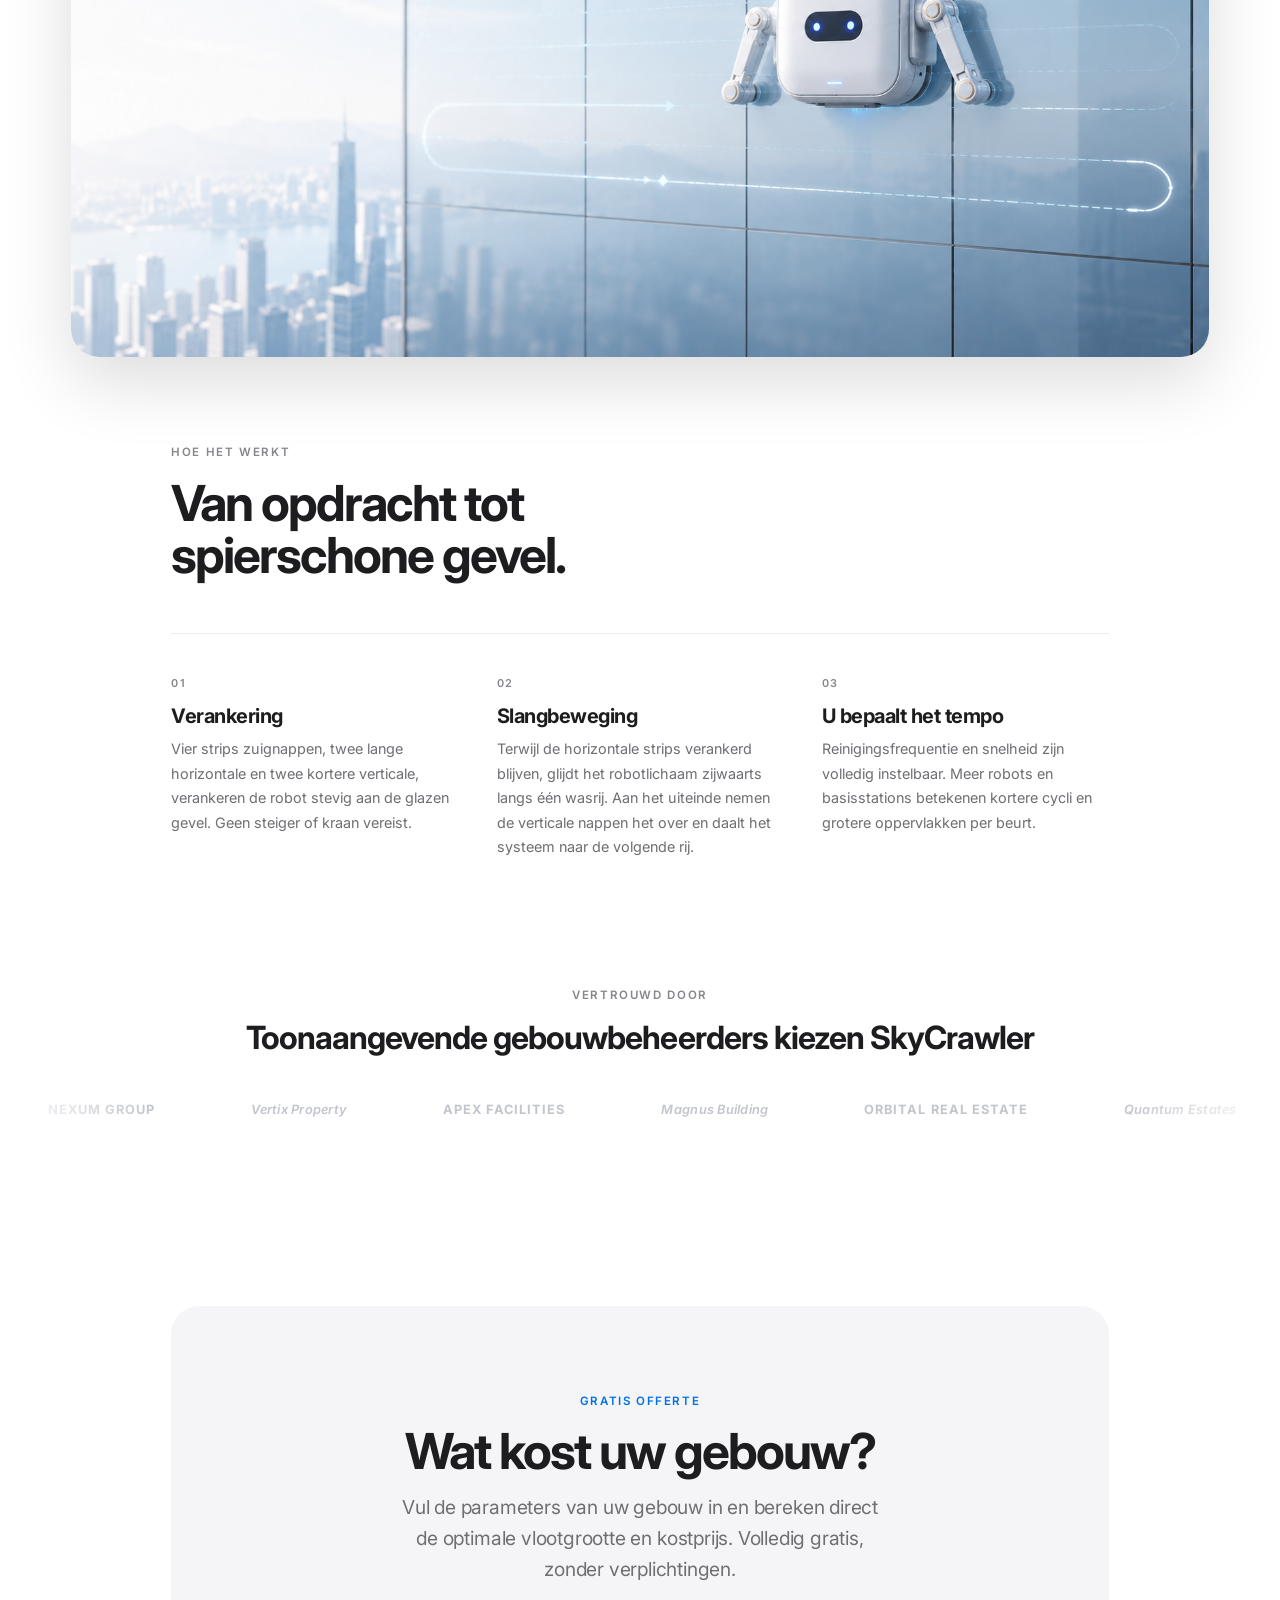
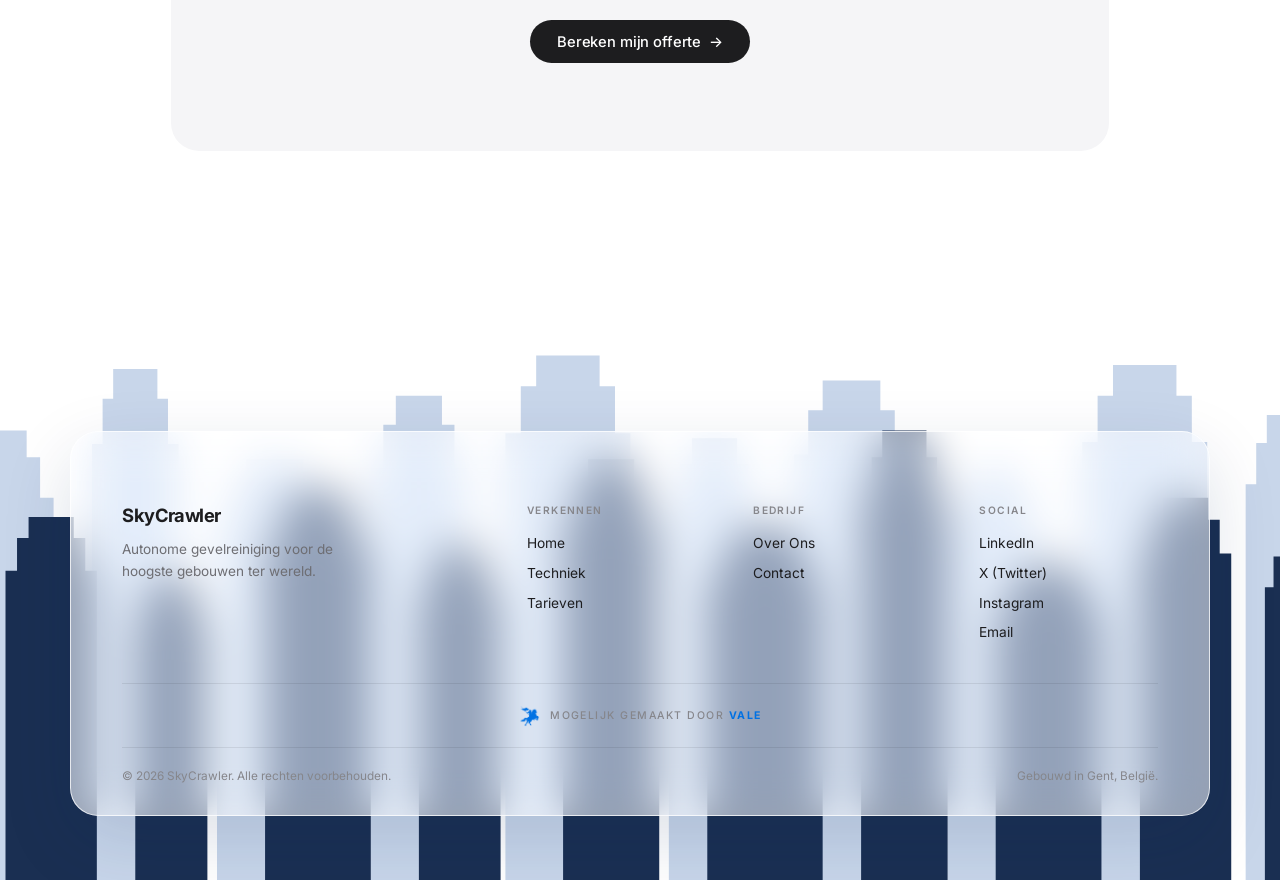
==== commit cdfea69b: "em-dash removal" ====
--- a/index.html
+++ b/index.html
@@ -3,8 +3,8 @@
 <head>
   <meta charset="UTF-8" />
   <meta name="viewport" content="width=device-width, initial-scale=1.0" />
-  <title>SkyCrawler — Autonome gevelreiniging</title>
-  <meta name="description" content="Autonome robots die wolkenkrabbers reinigen — sneller, veiliger en zonder mensen op hoogte." />
+  <title>SkyCrawler | Autonome gevelreiniging</title>
+  <meta name="description" content="Autonome robots die wolkenkrabbers reinigen. Sneller, veiliger en zonder mensen op hoogte." />
   <link rel="icon" type="image/png" href="black_robot_logo_transparent.png">
   <link rel="preconnect" href="https://fonts.googleapis.com">
   <link rel="preconnect" href="https://fonts.gstatic.com" crossorigin>
@@ -54,9 +54,9 @@
       </h1>
       <p class="lede reveal">
         <span class="t"
-          data-nl="Autonome robots die wolkenkrabbers reinigen — sneller, veiliger en zonder mensen op hoogte."
-          data-en="Autonomous robots cleaning skyscrapers — faster, safer, and without humans at height.">
-          Autonome robots die wolkenkrabbers reinigen — sneller, veiliger en zonder mensen op hoogte.
+          data-nl="Autonome robots die wolkenkrabbers reinigen. Sneller, veiliger en zonder mensen op hoogte."
+          data-en="Autonomous robots cleaning skyscrapers. Faster, safer, and without humans at height.">
+          Autonome robots die wolkenkrabbers reinigen. Sneller, veiliger en zonder mensen op hoogte.
         </span>
       </p>
       <div class="hero-actions reveal">
@@ -85,12 +85,12 @@
           <h3 class="stat-title"><span class="t" data-nl="Astronomische kosten" data-en="Astronomical costs">Astronomische kosten</span></h3>
           <p class="stat-body">
             <span class="t"
-              data-nl="Manuele gevelreiniging kost gemiddeld €8–15 per m² per beurt. Steigers, touwtoegang, chemicaliën en veiligheidspersoneel jagen de jaarlijkse kosten snel omhoog."
-              data-en="Manual façade cleaning costs €8–15 per m² per cycle on average. Scaffolding, rope access, chemicals and safety crews quickly drive up annual costs.">
-              Manuele gevelreiniging kost gemiddeld €8–15 per m² per beurt. Steigers, touwtoegang, chemicaliën en veiligheidspersoneel jagen de jaarlijkse kosten snel omhoog.
+              data-nl="Manuele gevelreiniging kost gemiddeld €8-15 per m² per beurt. Steigers, touwtoegang, chemicaliën en veiligheidspersoneel jagen de jaarlijkse kosten snel omhoog."
+              data-en="Manual façade cleaning costs €8-15 per m² per cycle on average. Scaffolding, rope access, chemicals and safety crews quickly drive up annual costs.">
+              Manuele gevelreiniging kost gemiddeld €8-15 per m² per beurt. Steigers, touwtoegang, chemicaliën en veiligheidspersoneel jagen de jaarlijkse kosten snel omhoog.
             </span>
           </p>
-          <p class="stat-note"><strong>Burj Khalifa</strong> — <span class="t"
+          <p class="stat-note"><strong>Burj Khalifa</strong>: <span class="t"
             data-nl="24.348 glasplaten, 36 arbeiders, cycli van 36 dagen. Geschatte jaarlijkse kost: meer dan $4 miljoen."
             data-en="24,348 glass panels, 36 workers, 36-day cycles. Estimated annual cost: over $4 million.">24.348 glasplaten, 36 arbeiders, cycli van 36 dagen. Geschatte jaarlijkse kost: meer dan $4 miljoen.</span></p>
         </div>
@@ -101,12 +101,12 @@
           <h3 class="stat-title"><span class="t" data-nl="Een levensgevaarlijk beroep" data-en="A life-threatening profession">Een levensgevaarlijk beroep</span></h3>
           <p class="stat-body">
             <span class="t"
-              data-nl="Vallen van hoogte is wereldwijd de nummer één oorzaak van dodelijke bouwongevallen — goed voor 36% van alle bouwsterfgevallen in de VS (OSHA). In de EU sterven jaarlijks meer dan 880 bouwarbeiders door valpartijen."
-              data-en="Falls from height are the world’s leading cause of fatal construction accidents — 36% of all US construction deaths (OSHA). In the EU, over 880 construction workers die from falls every year.">
-              Vallen van hoogte is wereldwijd de nummer één oorzaak van dodelijke bouwongevallen — goed voor 36% van alle bouwsterfgevallen in de VS (OSHA). In de EU sterven jaarlijks meer dan 880 bouwarbeiders door valpartijen.
+              data-nl="Vallen van hoogte is wereldwijd de nummer één oorzaak van dodelijke bouwongevallen, goed voor 36% van alle bouwsterfgevallen in de VS (OSHA). In de EU sterven jaarlijks meer dan 880 bouwarbeiders door valpartijen."
+              data-en="Falls from height are the world’s leading cause of fatal construction accidents, causing 36% of all US construction deaths (OSHA). In the EU, over 880 construction workers die from falls every year.">
+              Vallen van hoogte is wereldwijd de nummer één oorzaak van dodelijke bouwongevallen, goed voor 36% van alle bouwsterfgevallen in de VS (OSHA). In de EU sterven jaarlijks meer dan 880 bouwarbeiders door valpartijen.
             </span>
           </p>
-          <p class="stat-note"><strong><span class="t" data-nl="Raamreiniging" data-en="Window cleaning">Raamreiniging</span></strong> — <span class="t"
+          <p class="stat-note"><strong><span class="t" data-nl="Raamreiniging" data-en="Window cleaning">Raamreiniging</span></strong>: <span class="t"
             data-nl="één van de vijf gevaarlijkste beroepen ter wereld volgens de ILO."
             data-en="one of the five most dangerous professions in the world according to the ILO.">één van de vijf gevaarlijkste beroepen ter wereld volgens de ILO.</span></p>
         </div>
@@ -117,12 +117,12 @@
           <h3 class="stat-title"><span class="t" data-nl="Ondraaglijk traag" data-en="Unbearably slow">Ondraaglijk traag</span></h3>
           <p class="stat-body">
             <span class="t"
-              data-nl="Een raamreiniger wast slechts 50–70 m² per uur. Een toren van 30.000 m² glas vereist duizenden werkuren per beurt — de meeste gebouwen worden daardoor slechts 2 à 4 keer per jaar gereinigd."
-              data-en="A window cleaner washes only 50–70 m² per hour. A 30,000 m² glass tower requires thousands of worker-hours per cycle — most buildings are cleaned only 2–4 times a year.">
-              Een raamreiniger wast slechts 50–70 m² per uur. Een toren van 30.000 m² glas vereist duizenden werkuren per beurt — de meeste gebouwen worden daardoor slechts 2 à 4 keer per jaar gereinigd.
+              data-nl="Een raamreiniger wast slechts 50-70 m² per uur. Een toren van 30.000 m² glas vereist duizenden werkuren per beurt. De meeste gebouwen worden daardoor slechts 2 à 4 keer per jaar gereinigd."
+              data-en="A window cleaner washes only 50-70 m² per hour. A 30,000 m² glass tower requires thousands of worker-hours per cycle. Most buildings are cleaned only 2-4 times a year.">
+              Een raamreiniger wast slechts 50-70 m² per uur. Een toren van 30.000 m² glas vereist duizenden werkuren per beurt. De meeste gebouwen worden daardoor slechts 2 à 4 keer per jaar gereinigd.
             </span>
           </p>
-          <p class="stat-note"><strong>Shanghai Tower (632 m)</strong> — <span class="t"
+          <p class="stat-note"><strong>Shanghai Tower (632 m)</strong>: <span class="t"
             data-nl="127.000 m² glas. Manuele reiniging vereist meer dan 2.500 arbeidsdagen per beurt."
             data-en="127,000 m² of glass. Manual cleaning requires over 2,500 worker-days per cycle.">127.000 m² glas. Manuele reiniging vereist meer dan 2.500 arbeidsdagen per beurt.</span></p>
         </div>
@@ -178,22 +178,22 @@
           <p class="feat-idx">01</p>
           <h3 class="feat-title"><span class="t" data-nl="Efficiënter" data-en="More efficient">Efficiënter</span></h3>
           <p class="feat-body"><span class="t"
-            data-nl="Tot drie keer sneller dan manuele reiniging, schaalbaar naar uw vlootgrootte. Meer robots en basisstations betekenen kortere reinigingscycli — operationeel 24/7, zonder overuren of personeelsplanning."
-            data-en="Up to three times faster than manual cleaning, scalable to your fleet size. More robots and base stations mean shorter cleaning cycles — operational 24/7 with no overtime or scheduling.">Tot drie keer sneller dan manuele reiniging, schaalbaar naar uw vlootgrootte. Meer robots en basisstations betekenen kortere reinigingscycli — operationeel 24/7, zonder overuren of personeelsplanning.</span></p>
+            data-nl="Tot drie keer sneller dan manuele reiniging, schaalbaar naar uw vlootgrootte. Meer robots en basisstations betekenen kortere reinigingscycli. Operationeel 24/7, zonder overuren of personeelsplanning."
+            data-en="Up to three times faster than manual cleaning, scalable to your fleet size. More robots and base stations mean shorter cleaning cycles. Operational 24/7 with no overtime or scheduling.">Tot drie keer sneller dan manuele reiniging, schaalbaar naar uw vlootgrootte. Meer robots en basisstations betekenen kortere reinigingscycli. Operationeel 24/7, zonder overuren of personeelsplanning.</span></p>
         </div>
         <div class="reveal" style="transition-delay:.08s">
           <p class="feat-idx">02</p>
           <h3 class="feat-title"><span class="t" data-nl="Veiliger" data-en="Safer">Veiliger</span></h3>
           <p class="feat-body"><span class="t"
-            data-nl="Nul medewerkers op hoogte. Operators bedienen SkyCrawler volledig op afstand — vanop de grond of het dak."
-            data-en="Zero workers at height. Operators control SkyCrawler entirely remotely — from the ground or rooftop.">Nul medewerkers op hoogte. Operators bedienen SkyCrawler volledig op afstand — vanop de grond of het dak.</span></p>
+            data-nl="Nul medewerkers op hoogte. Operators bedienen SkyCrawler volledig op afstand, vanop de grond of het dak."
+            data-en="Zero workers at height. Operators control SkyCrawler entirely remotely, from the ground or rooftop.">Nul medewerkers op hoogte. Operators bedienen SkyCrawler volledig op afstand, vanop de grond of het dak.</span></p>
         </div>
         <div class="reveal" style="transition-delay:.16s">
           <p class="feat-idx">03</p>
           <h3 class="feat-title"><span class="t" data-nl="Innovatief" data-en="Innovative">Innovatief</span></h3>
           <p class="feat-body"><span class="t"
-            data-nl="Actieve zuignappen met retractiesysteem, AI-navigatie en LiDAR-mapping bieden een veilige, wrijvingsloze verankering op elke glazen gevel — van loodrecht tot licht gebogen."
-            data-en="Active suction pads with a retraction system, AI navigation and LiDAR mapping deliver safe, friction-free anchoring on any glass façade — from vertical to slightly curved.">Actieve zuignappen met retractiesysteem, AI-navigatie en LiDAR-mapping bieden een veilige, wrijvingsloze verankering op elke glazen gevel — van loodrecht tot licht gebogen.</span></p>
+            data-nl="Actieve zuignappen met retractiesysteem, AI-navigatie en LiDAR-mapping bieden een veilige, wrijvingsloze verankering op elke glazen gevel, van loodrecht tot licht gebogen."
+            data-en="Active suction pads with a retraction system, AI navigation and LiDAR mapping deliver safe, friction-free anchoring on any glass façade, from vertical to slightly curved.">Actieve zuignappen met retractiesysteem, AI-navigatie en LiDAR-mapping bieden een veilige, wrijvingsloze verankering op elke glazen gevel, van loodrecht tot licht gebogen.</span></p>
         </div>
       </div>
     </div>
@@ -218,8 +218,8 @@
           <p class="feat-idx">01</p>
           <h3 class="feat-title"><span class="t" data-nl="Verankering" data-en="Anchoring">Verankering</span></h3>
           <p class="feat-body"><span class="t"
-            data-nl="Vier strips zuignappen — twee lange horizontale en twee kortere verticale — verankeren de robot stevig aan de glazen gevel. Geen steiger of kraan vereist."
-            data-en="Four suction-pad strips — two long horizontal ones and two shorter vertical ones — anchor the robot firmly to the glass façade. No scaffold or crane required.">Vier strips zuignappen — twee lange horizontale en twee kortere verticale — verankeren de robot stevig aan de glazen gevel. Geen steiger of kraan vereist.</span></p>
+            data-nl="Vier strips zuignappen, twee lange horizontale en twee kortere verticale, verankeren de robot stevig aan de glazen gevel. Geen steiger of kraan vereist."
+            data-en="Four suction-pad strips, two long horizontal ones and two shorter vertical ones, anchor the robot firmly to the glass façade. No scaffold or crane required.">Vier strips zuignappen, twee lange horizontale en twee kortere verticale, verankeren de robot stevig aan de glazen gevel. Geen steiger of kraan vereist.</span></p>
         </div>
         <div class="reveal" style="transition-delay:.08s">
           <p class="feat-idx">02</p>
@@ -293,4 +293,3 @@
   <script src="main.js"></script>
 </body>
 </html>
- 
--- a/style.css
+++ b/style.css
@@ -1,5 +1,5 @@
 /* ═══════════════════════════════════════════
-   SkyCrawler V2 — Design System
+   SkyCrawler V2 - Design System
    Light, minimal, Apple-inspired
    ═══════════════════════════════════════════ */
 
@@ -449,7 +449,7 @@
 /* ── FOOTER ── */
 .footer { background: var(--panel); margin-top: clamp(4rem, 8vw, 7rem); }
 
-/* City skyline variant (homepage) — full-bleed skyline backdrop, frosted panel on top */
+/* City skyline variant (homepage) - full-bleed skyline backdrop, frosted panel on top */
 .footer.footer-city {
   background: #fff;
   position: relative; overflow: hidden;
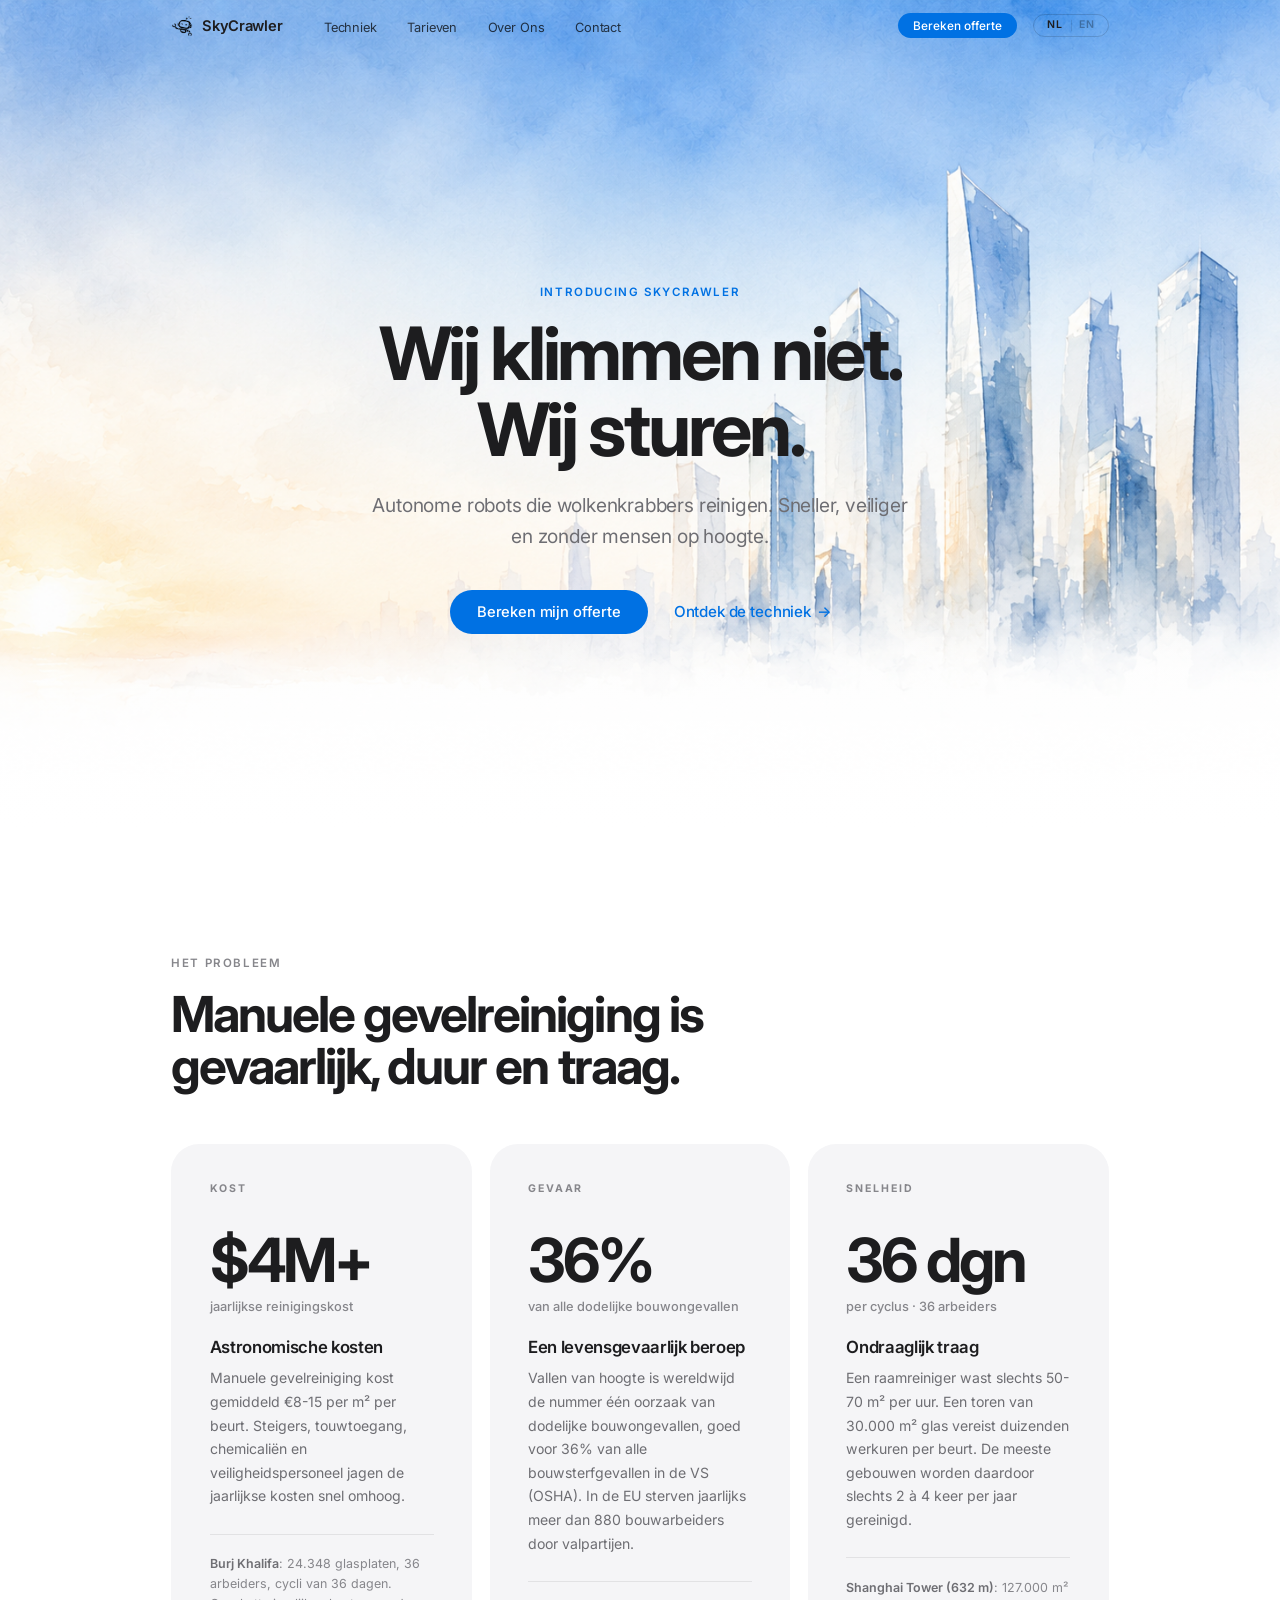
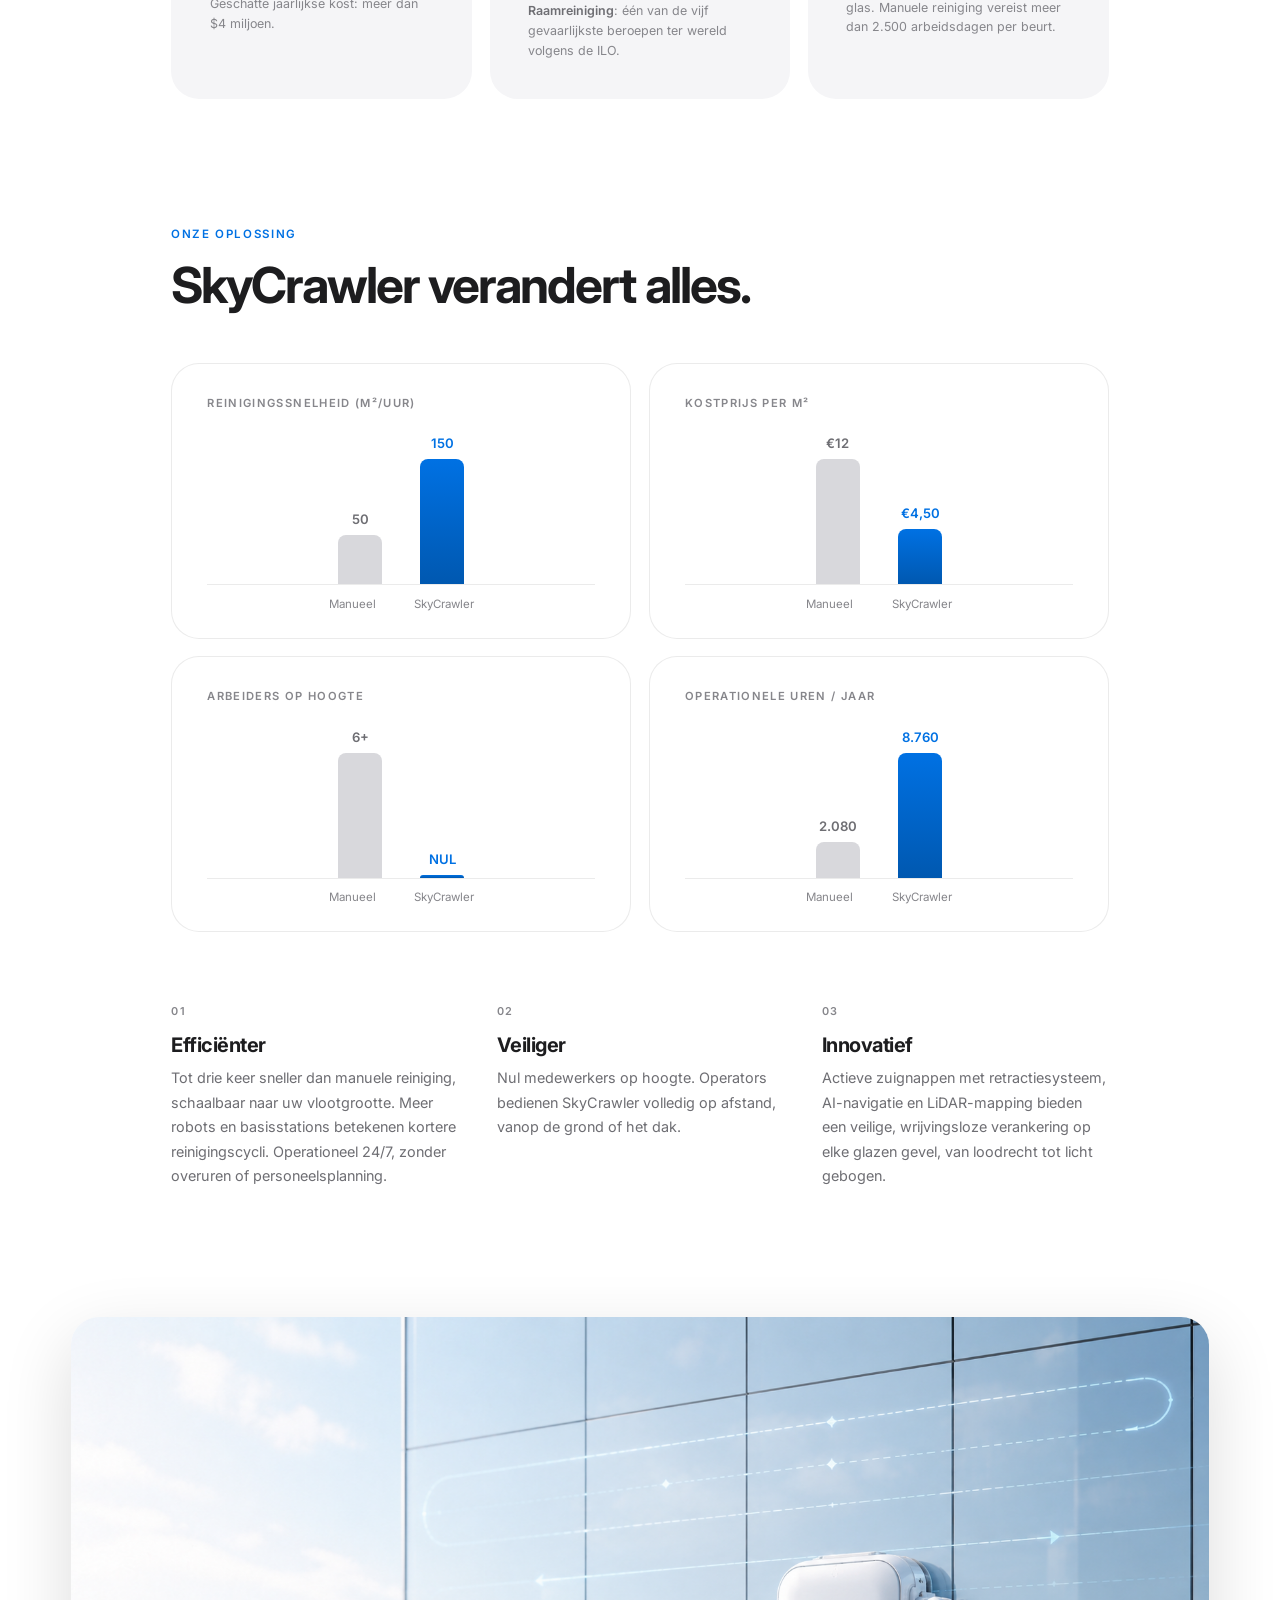
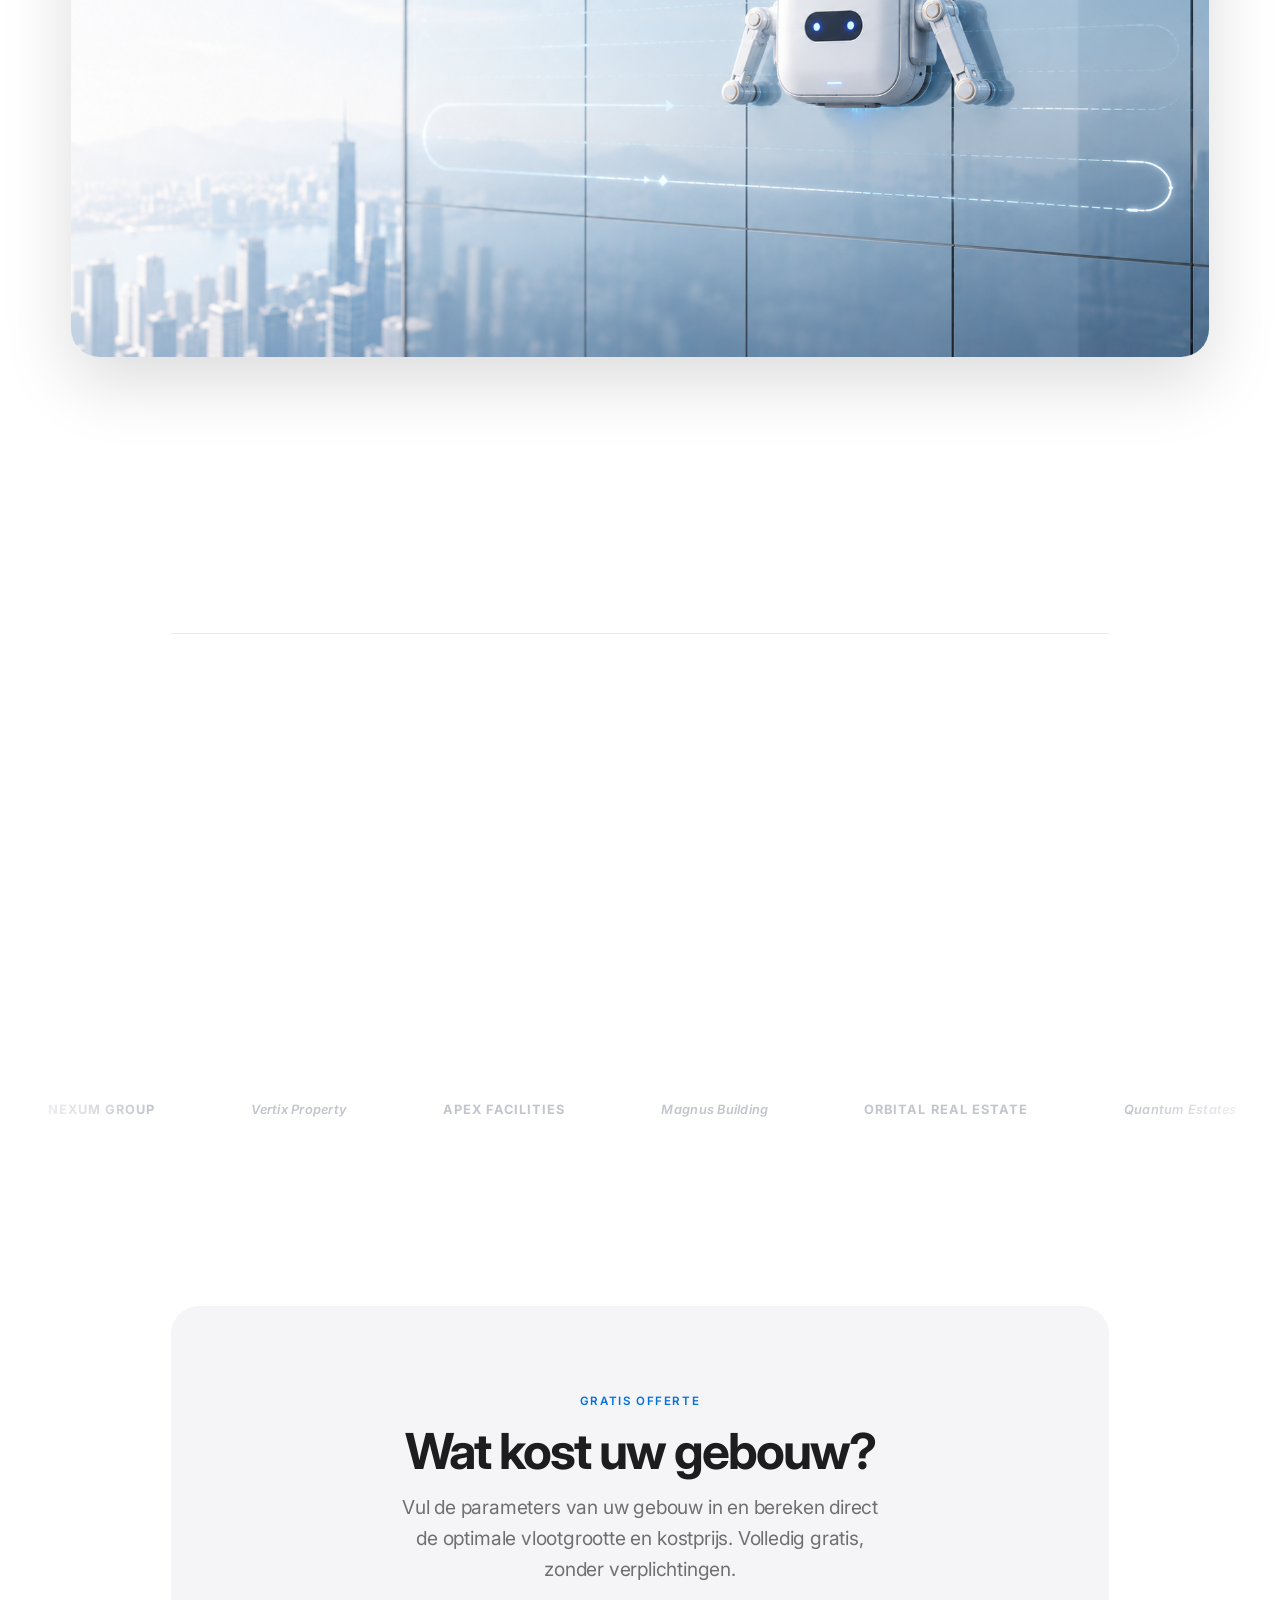
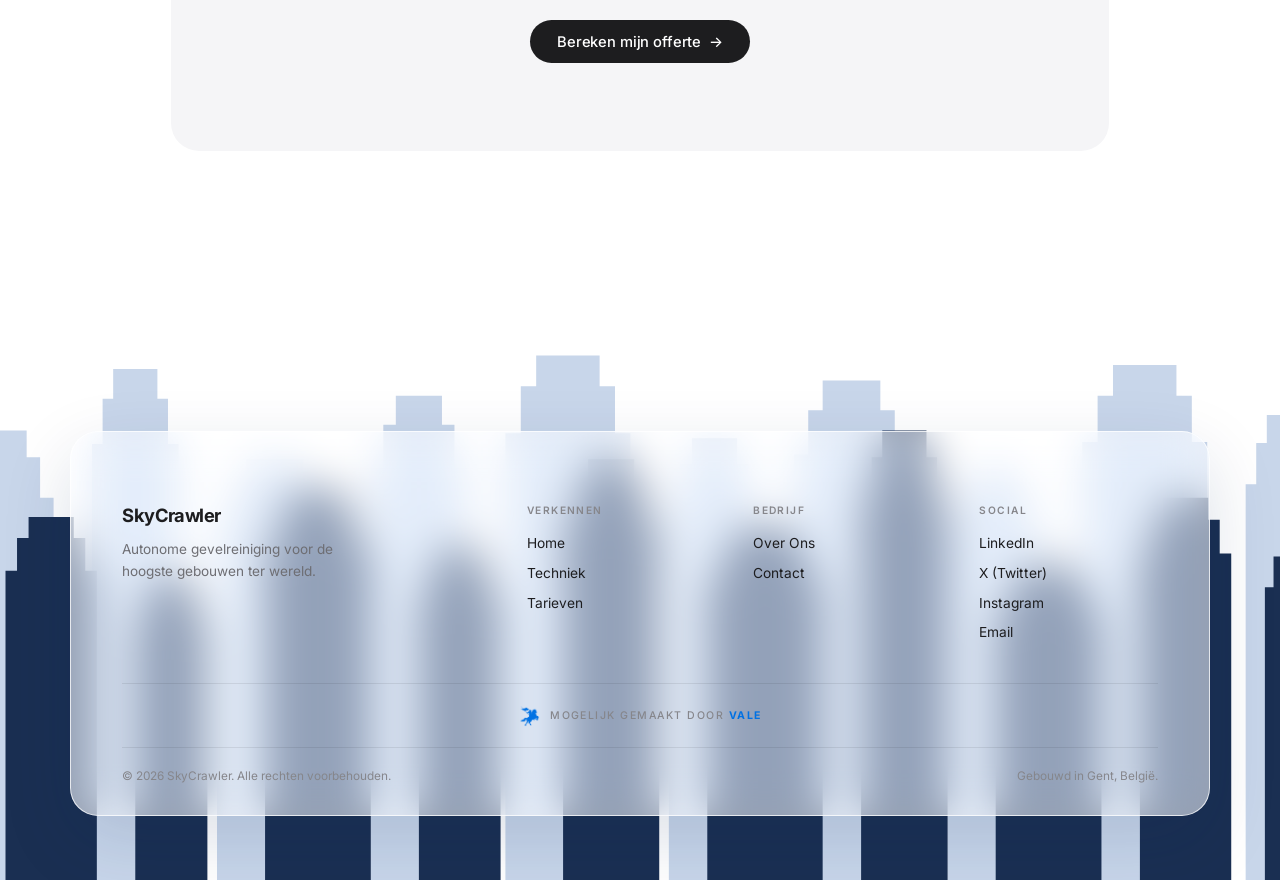
==== commit 051f94f7: "Merge branch 'main' of https://github.com/gaspardvale/SkyCrawler-V2" ====
--- a/index.html
+++ b/index.html
@@ -293,3 +293,4 @@
   <script src="main.js"></script>
 </body>
 </html>
+ 
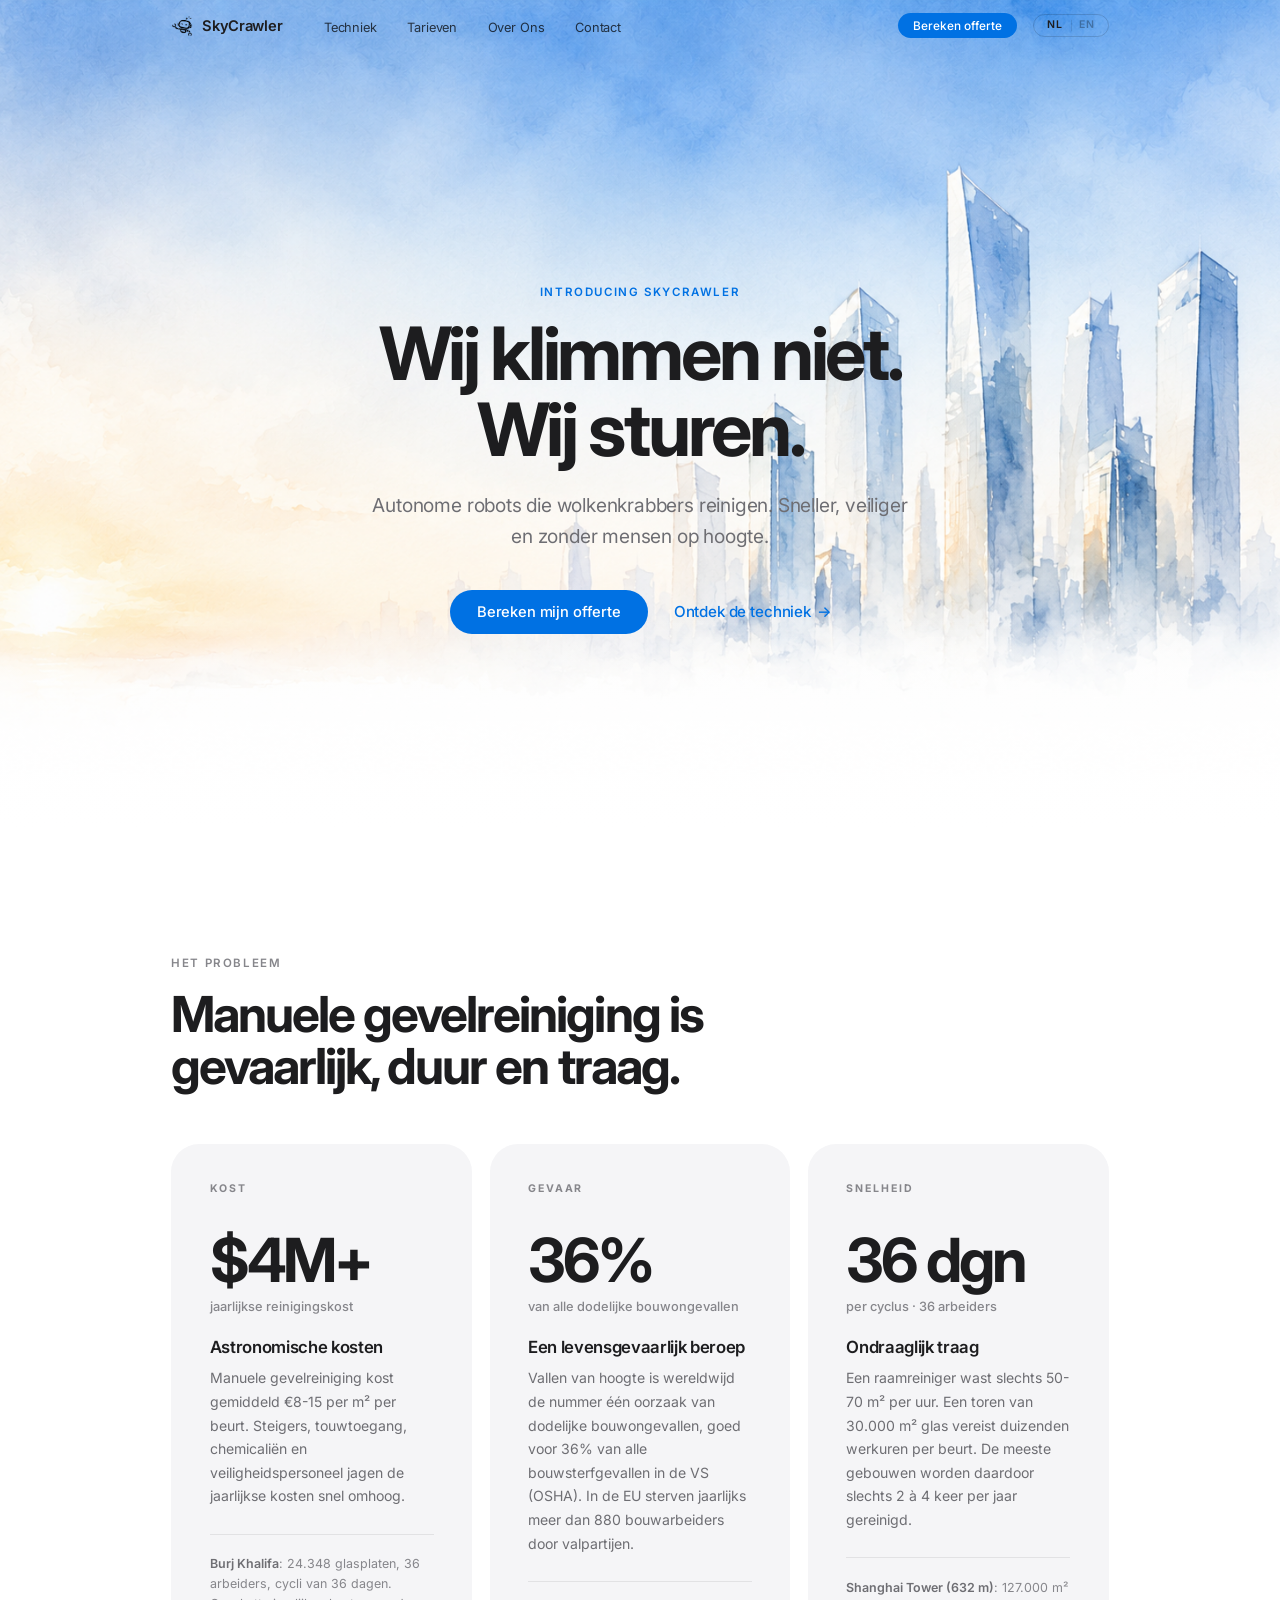
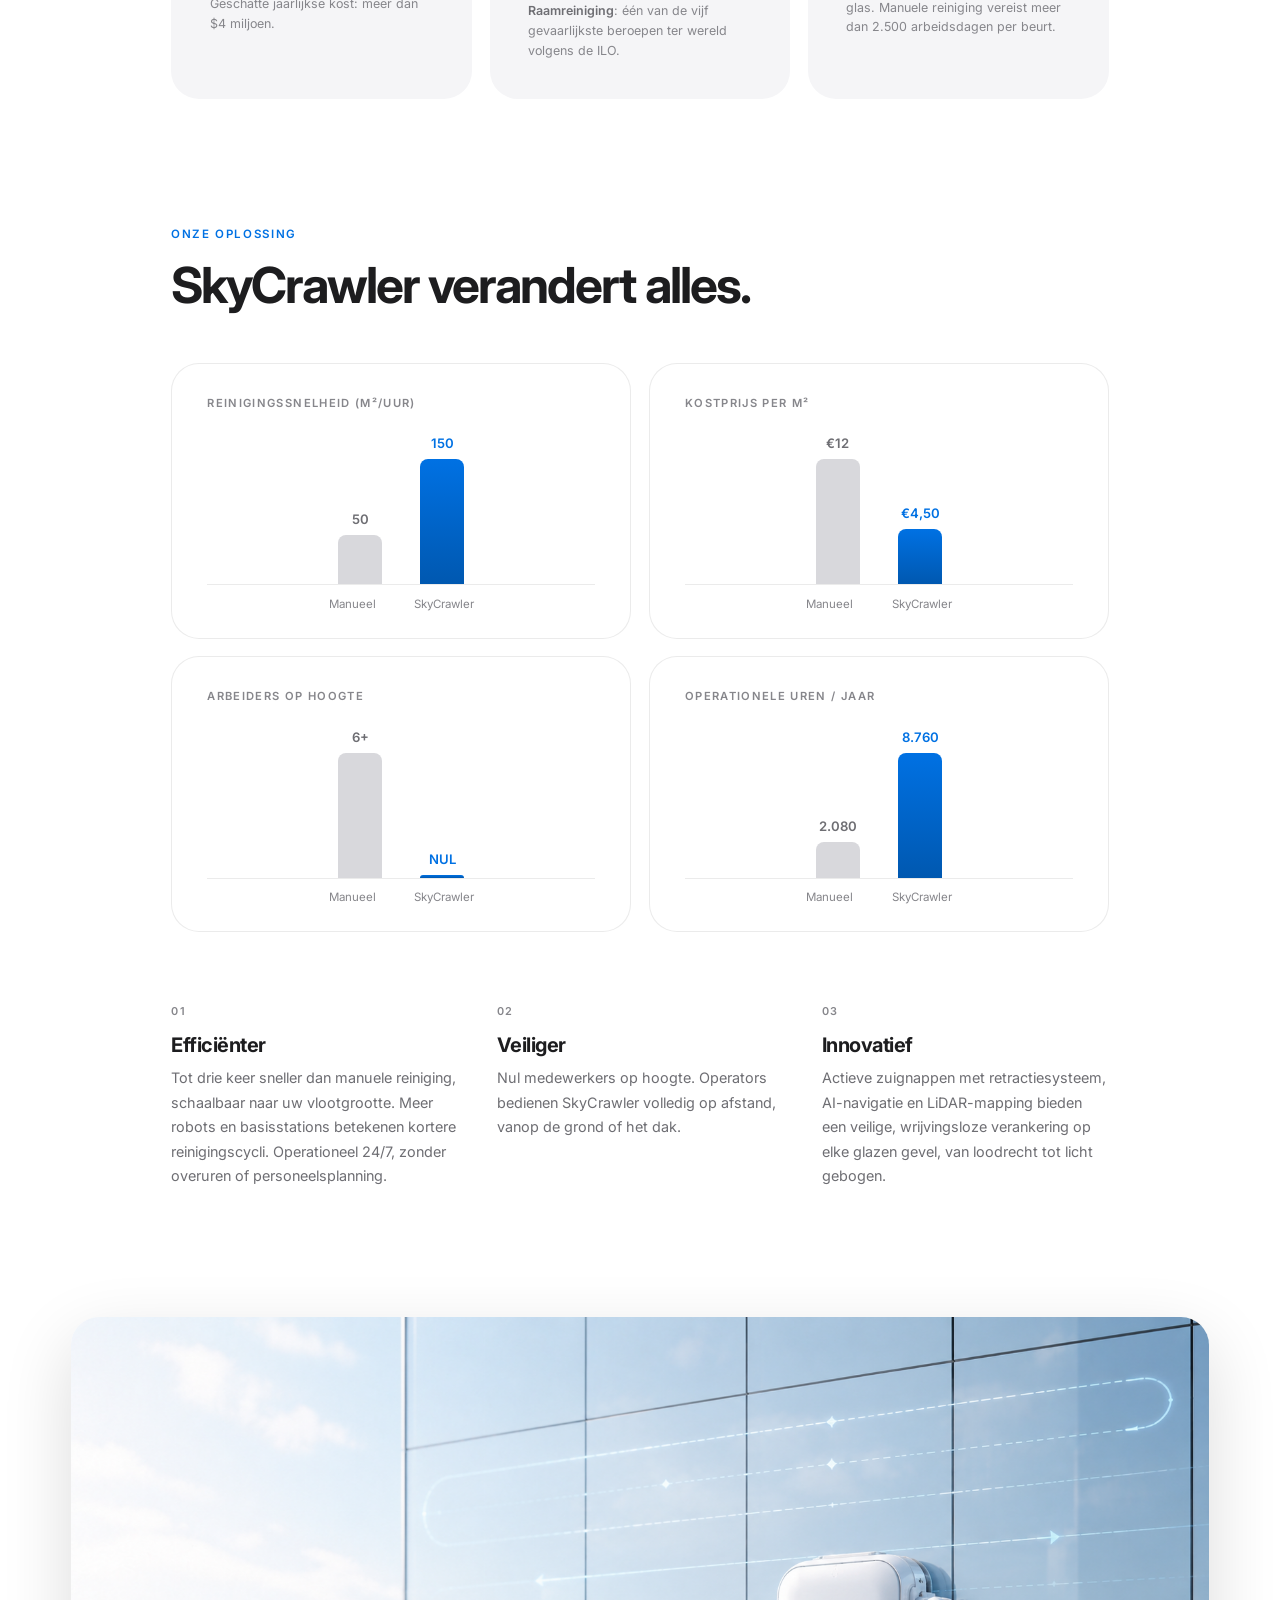
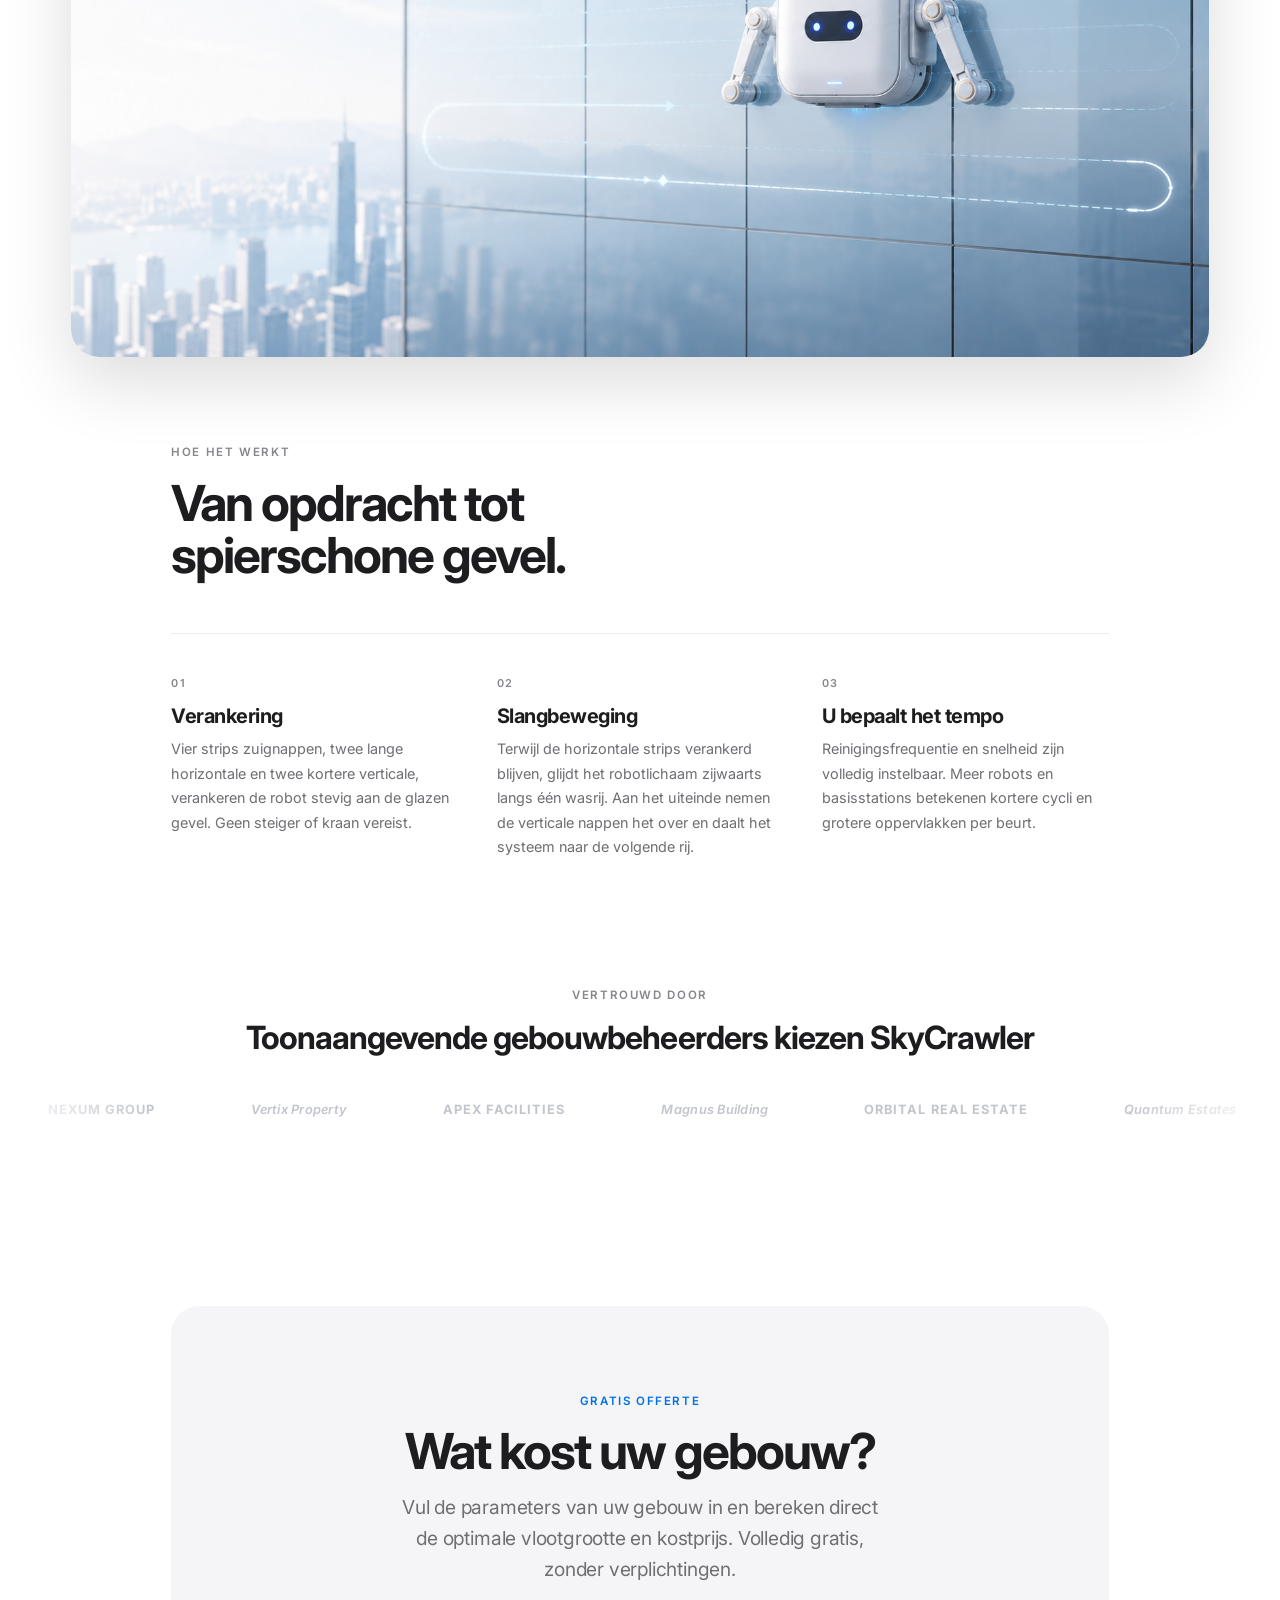
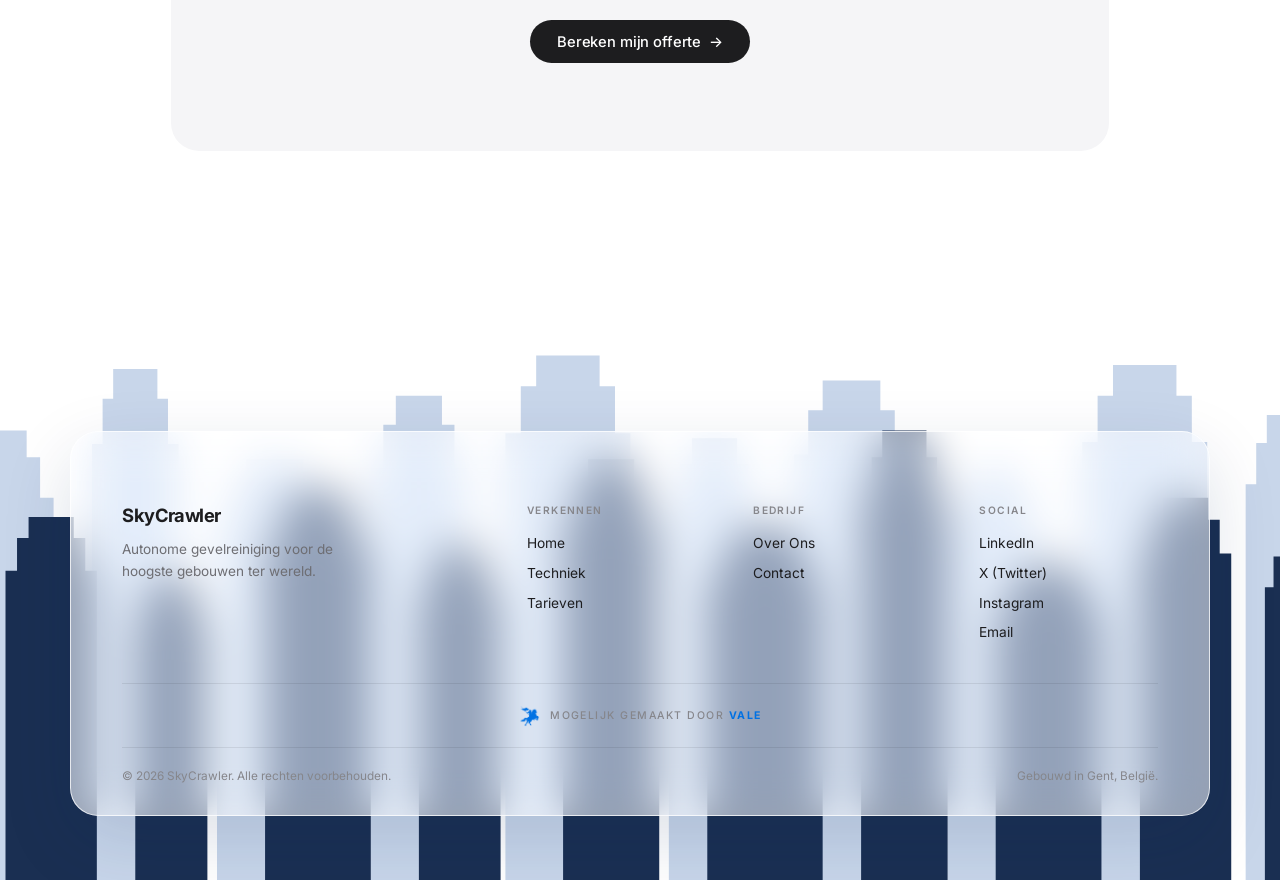
==== commit dd05424c: "update" ====
--- a/index.html
+++ b/index.html
@@ -15,18 +15,18 @@
 
   <header class="nav">
     <div class="nav-inner">
-      <a class="nav-brand" href="index.html">
+      <a class="nav-brand" href="./">
         <img src="black_robot_logo_transparent.png" alt="SkyCrawler logo">
         <span>SkyCrawler</span>
       </a>
       <ul class="nav-links">
-        <li><a href="techniek.html"><span class="t" data-nl="Techniek" data-en="Technology">Techniek</span></a></li>
-        <li><a href="tarieven.html"><span class="t" data-nl="Tarieven" data-en="Pricing">Tarieven</span></a></li>
-        <li><a href="businessplan.html"><span class="t" data-nl="Over Ons" data-en="About Us">Over Ons</span></a></li>
-        <li><a href="contact.html">Contact</a></li>
+        <li><a href="techniek"><span class="t" data-nl="Techniek" data-en="Technology">Techniek</span></a></li>
+        <li><a href="tarieven"><span class="t" data-nl="Tarieven" data-en="Pricing">Tarieven</span></a></li>
+        <li><a href="businessplan"><span class="t" data-nl="Over Ons" data-en="About Us">Over Ons</span></a></li>
+        <li><a href="contact">Contact</a></li>
       </ul>
       <div class="nav-right">
-        <a class="nav-cta" href="tarieven.html#calculator"><span class="t" data-nl="Bereken offerte" data-en="Get a quote">Bereken offerte</span></a>
+        <a class="nav-cta" href="tarieven#calculator"><span class="t" data-nl="Bereken offerte" data-en="Get a quote">Bereken offerte</span></a>
         <div class="lang-toggle">
           <button class="lang-btn active" data-lang="nl">NL</button>
           <span class="lang-sep">|</span>
@@ -37,11 +37,11 @@
     </div>
   </header>
   <div class="mobile-menu">
-    <a href="index.html">Home</a>
-    <a href="techniek.html"><span class="t" data-nl="Techniek" data-en="Technology">Techniek</span></a>
-    <a href="tarieven.html"><span class="t" data-nl="Tarieven" data-en="Pricing">Tarieven</span></a>
-    <a href="businessplan.html"><span class="t" data-nl="Over Ons" data-en="About Us">Over Ons</span></a>
-    <a href="contact.html">Contact</a>
+    <a href="./">Home</a>
+    <a href="techniek"><span class="t" data-nl="Techniek" data-en="Technology">Techniek</span></a>
+    <a href="tarieven"><span class="t" data-nl="Tarieven" data-en="Pricing">Tarieven</span></a>
+    <a href="businessplan"><span class="t" data-nl="Over Ons" data-en="About Us">Over Ons</span></a>
+    <a href="contact">Contact</a>
   </div>
 
   <!-- ══ HERO ══ -->
@@ -60,8 +60,8 @@
         </span>
       </p>
       <div class="hero-actions reveal">
-        <a class="btn btn-primary" href="tarieven.html#calculator"><span class="t" data-nl="Bereken mijn offerte" data-en="Calculate my quote">Bereken mijn offerte</span></a>
-        <a class="btn-link" href="techniek.html"><span class="t" data-nl="Ontdek de techniek" data-en="Explore the technology">Ontdek de techniek</span> <span class="arr">→</span></a>
+        <a class="btn btn-primary" href="tarieven#calculator"><span class="t" data-nl="Bereken mijn offerte" data-en="Calculate my quote">Bereken mijn offerte</span></a>
+        <a class="btn-link" href="techniek"><span class="t" data-nl="Ontdek de techniek" data-en="Explore the technology">Ontdek de techniek</span> <span class="arr">→</span></a>
       </div>
     </div>
   </section>
@@ -284,7 +284,7 @@
             Vul de parameters van uw gebouw in en bereken direct de optimale vlootgrootte en kostprijs. Volledig gratis, zonder verplichtingen.
           </span>
         </p>
-        <a href="tarieven.html#calculator" class="btn btn-dark"><span class="t" data-nl="Bereken mijn offerte" data-en="Calculate my quote">Bereken mijn offerte</span> <span class="arr">→</span></a>
+        <a href="tarieven#calculator" class="btn btn-dark"><span class="t" data-nl="Bereken mijn offerte" data-en="Calculate my quote">Bereken mijn offerte</span> <span class="arr">→</span></a>
       </div>
     </div>
   </section>
